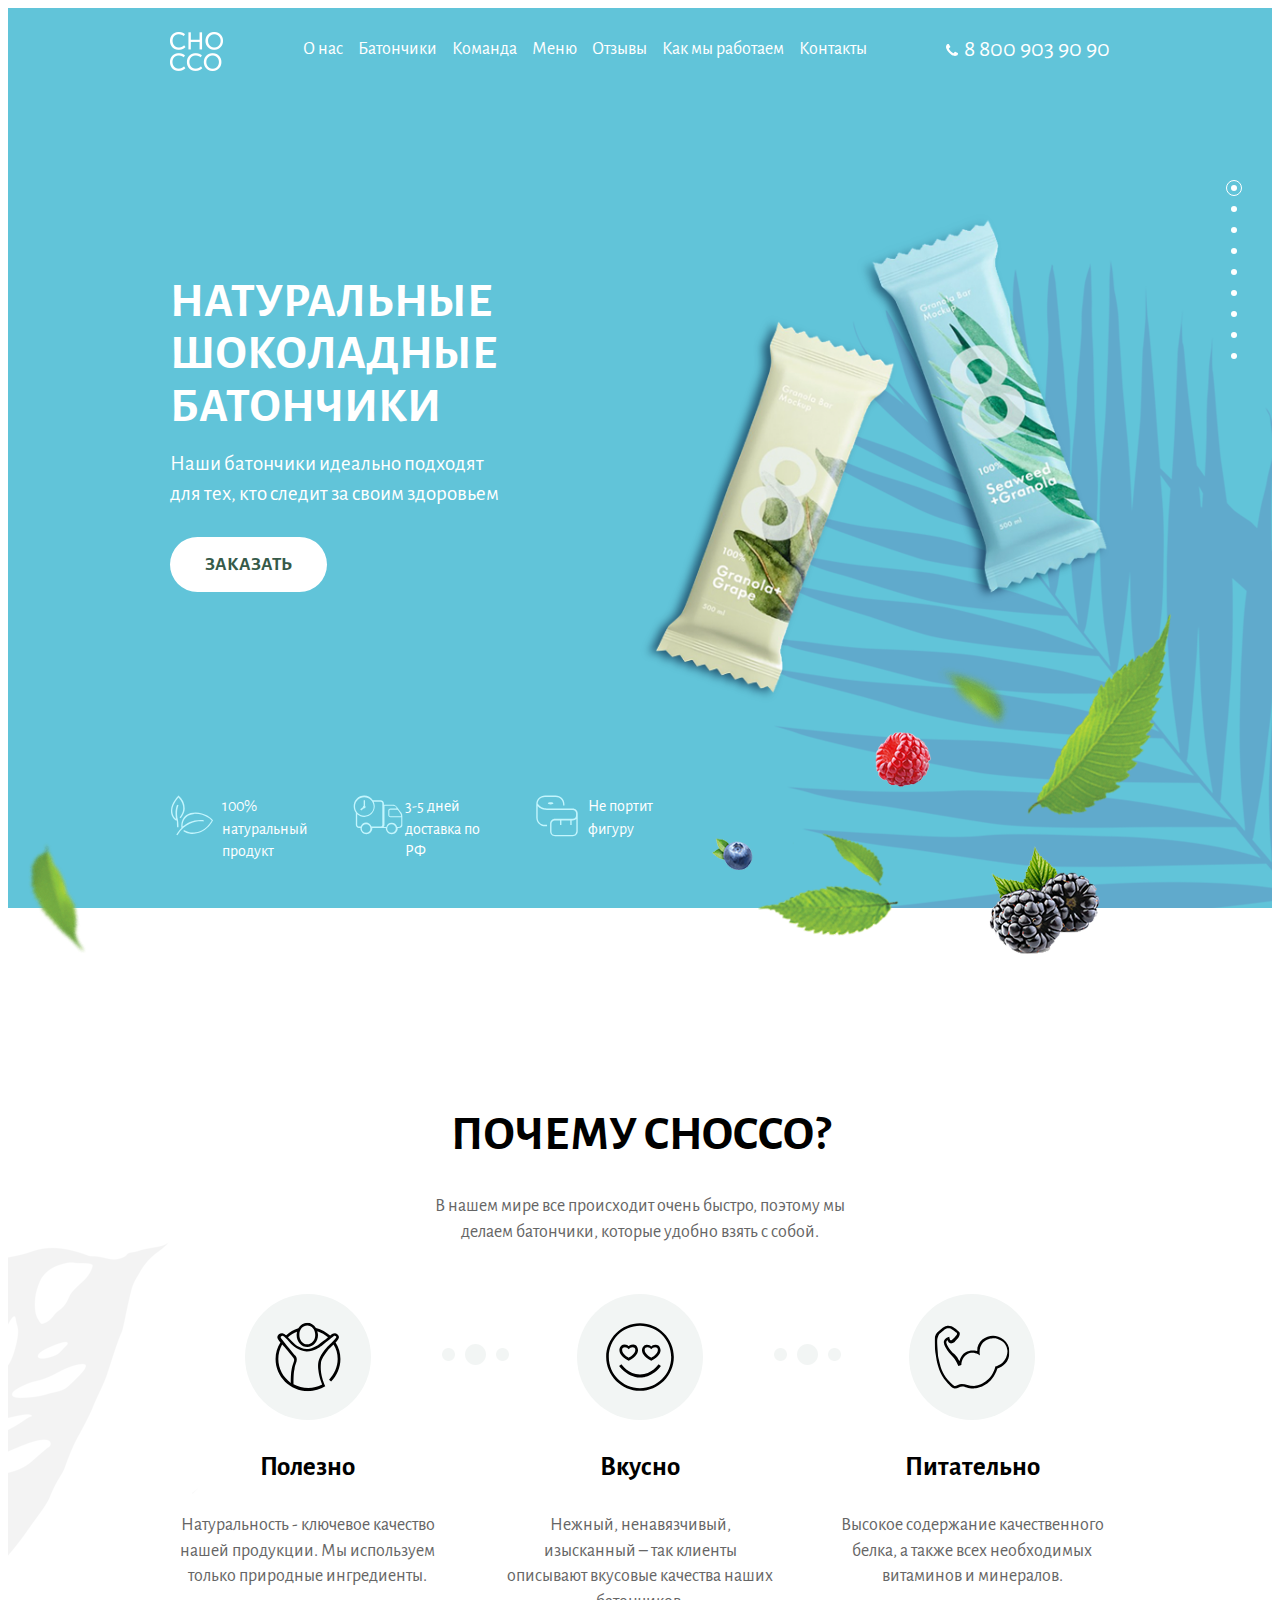
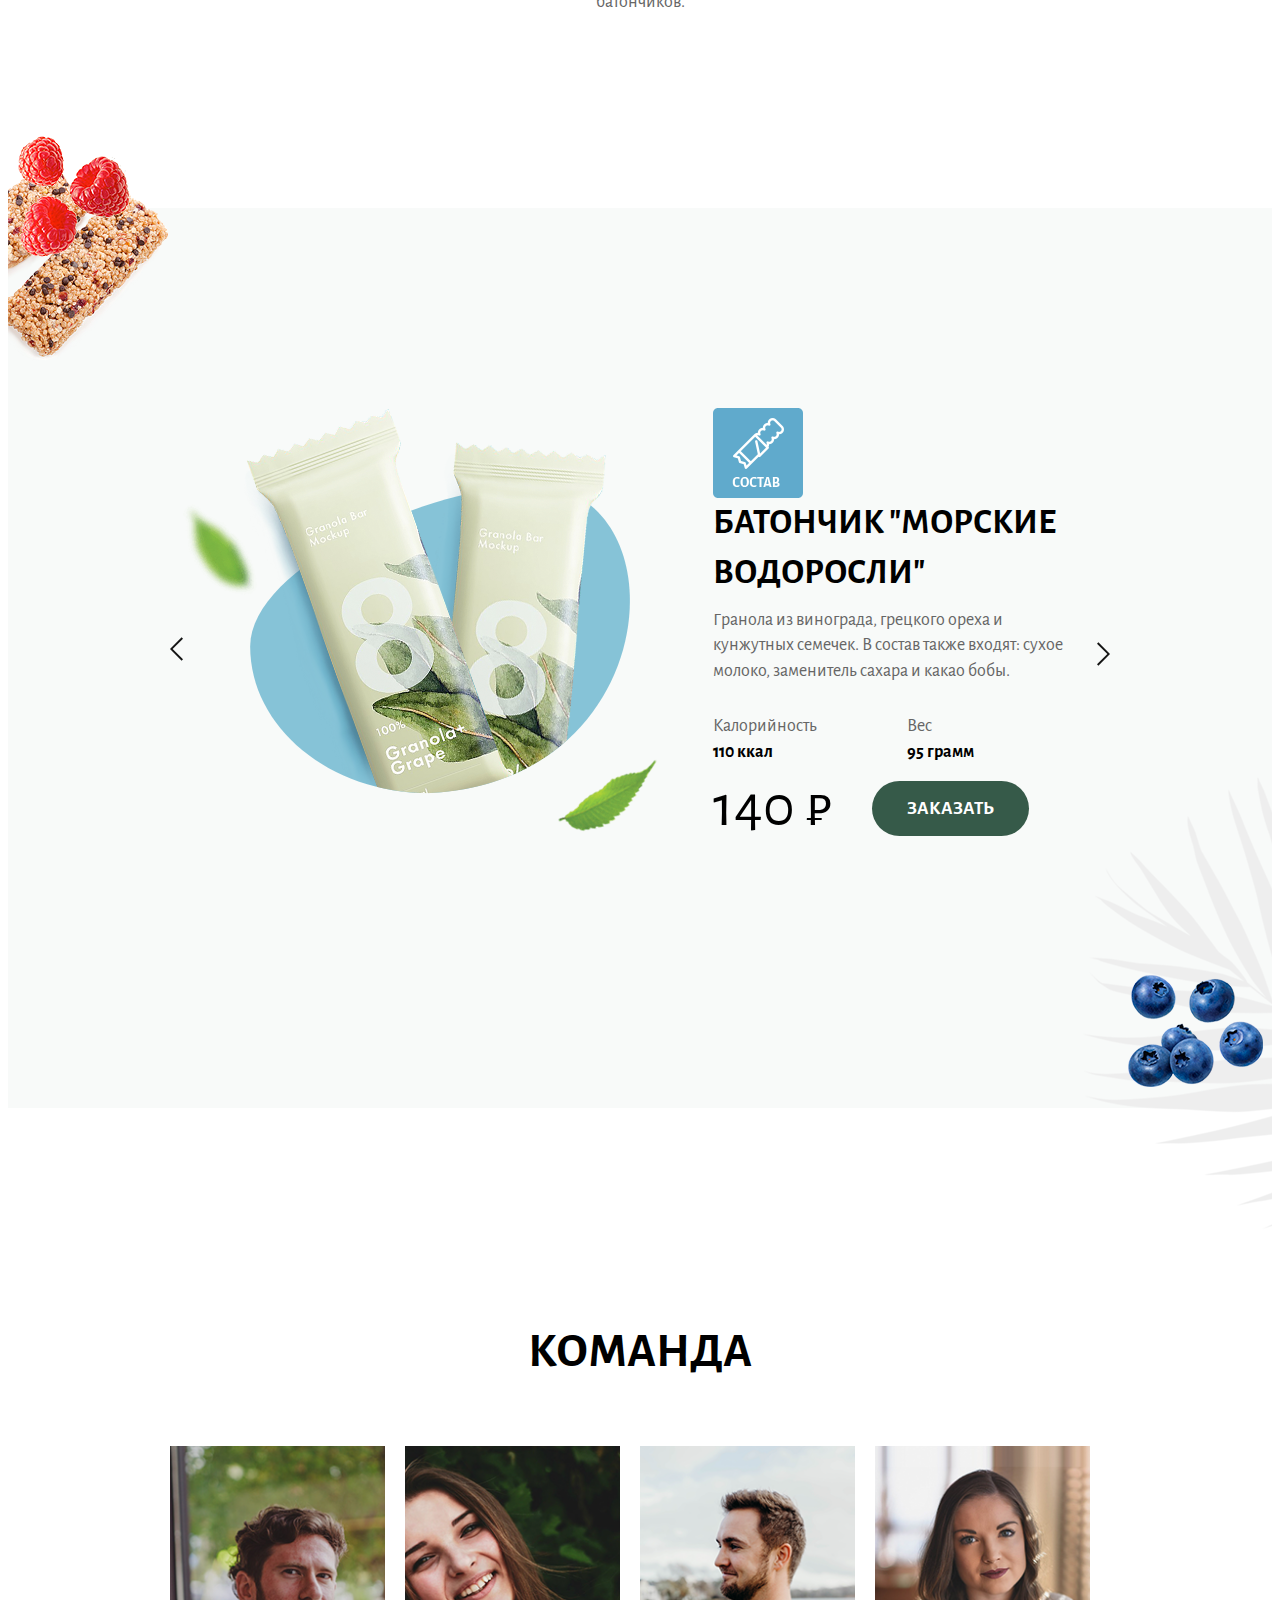
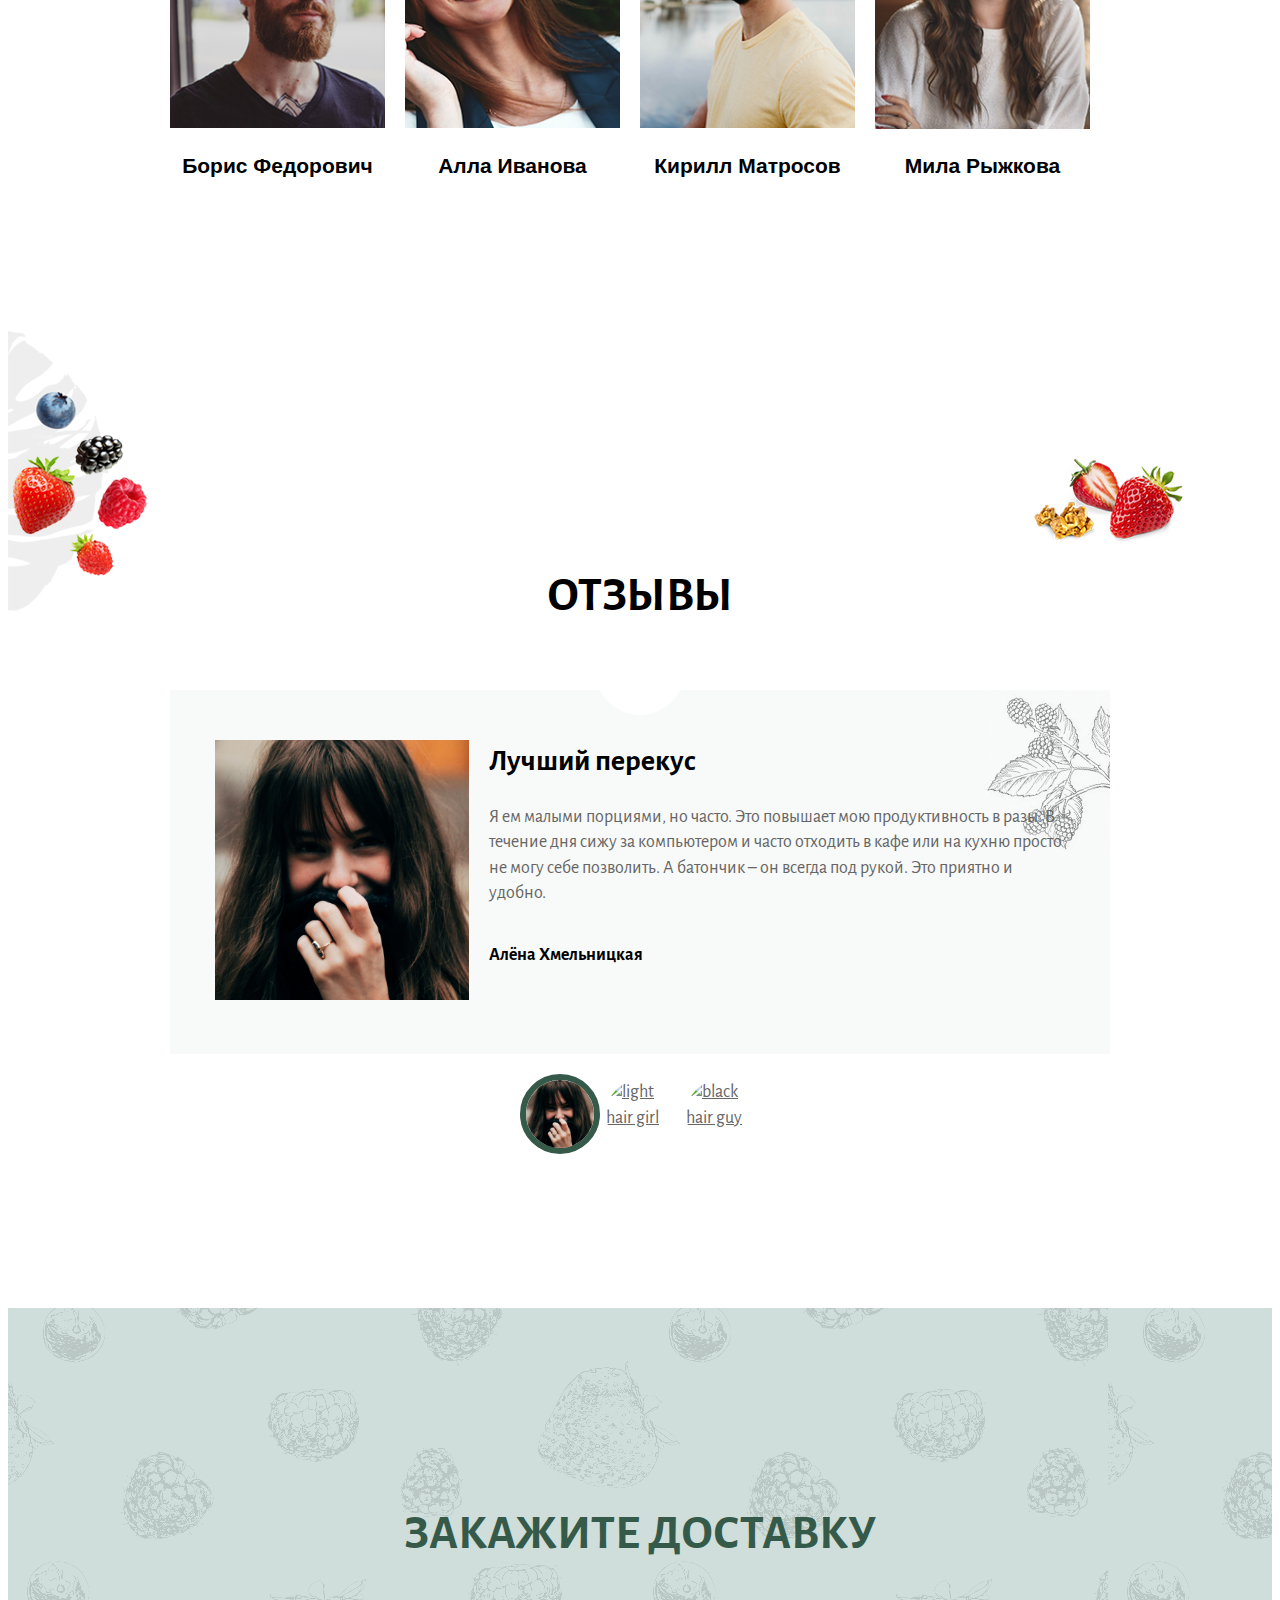
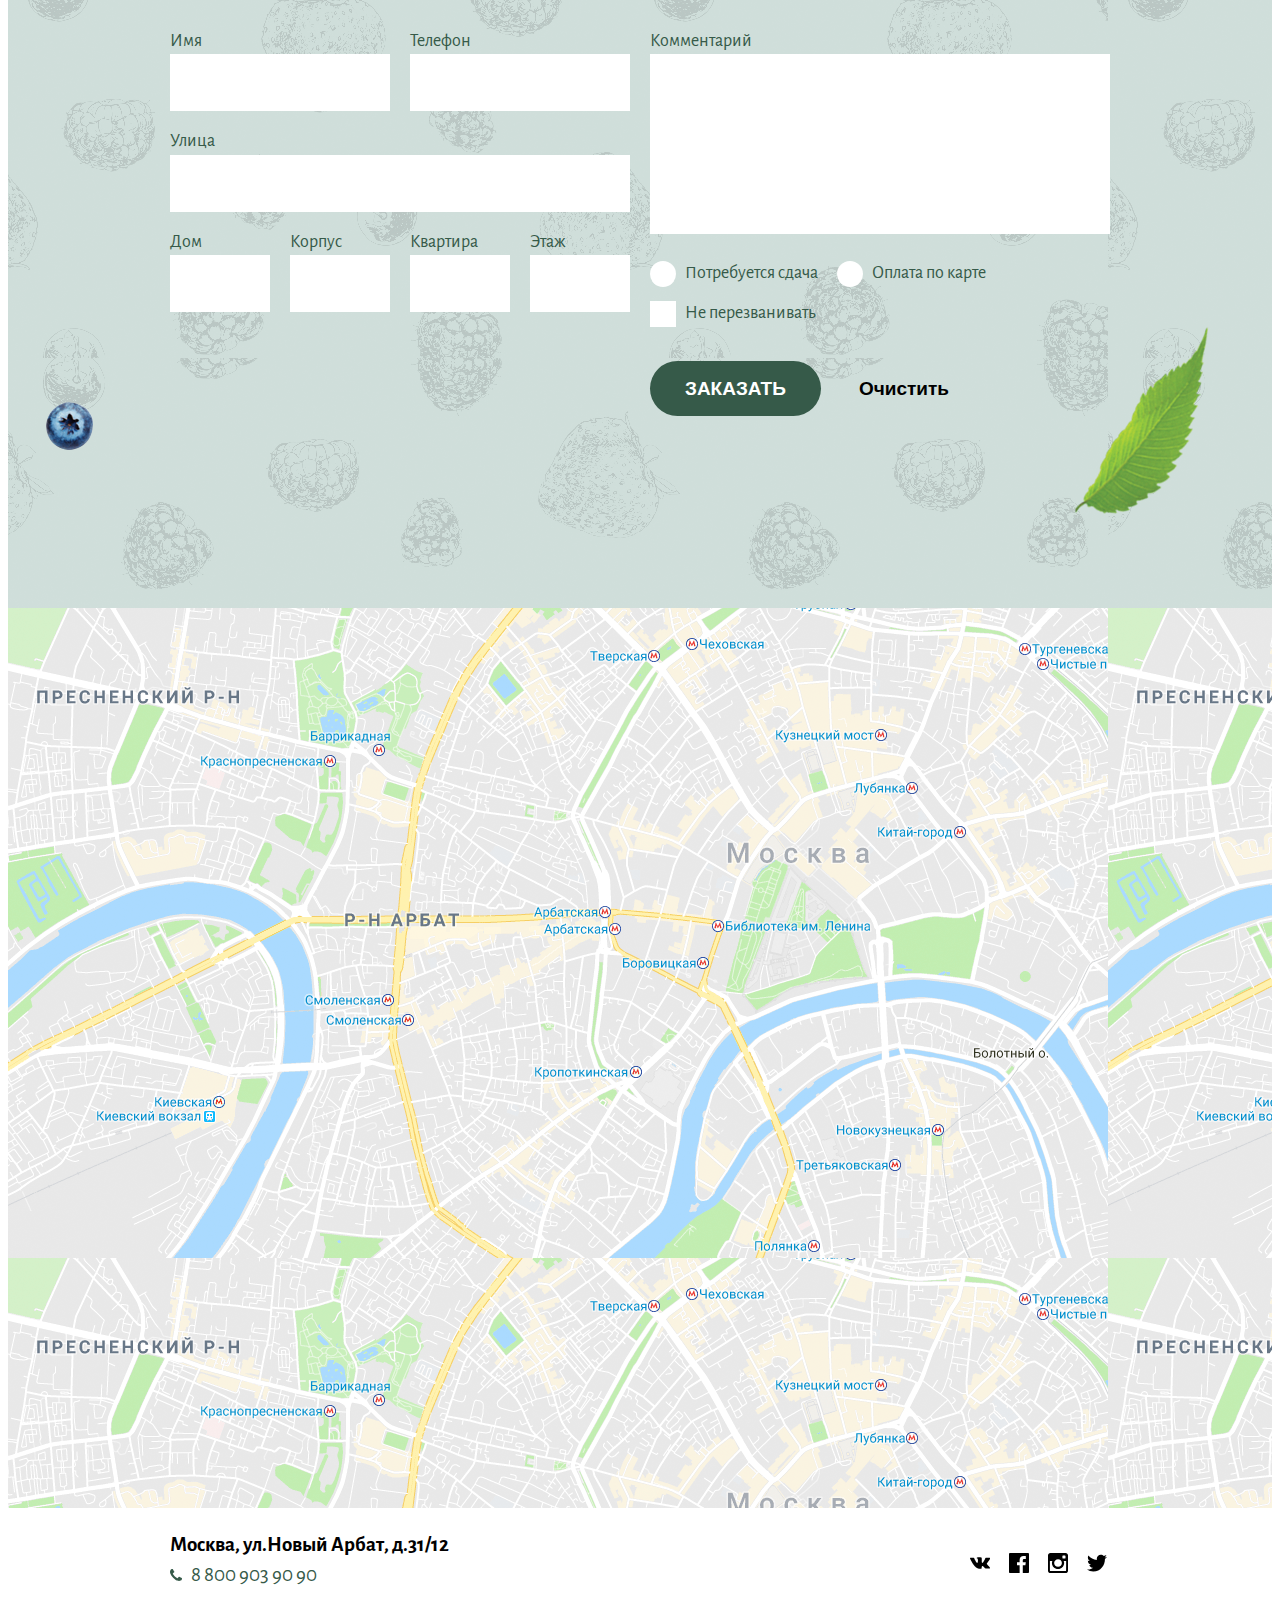
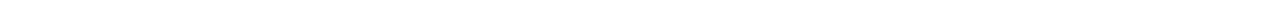
==== index.html @ 3311ee50 "polygon" ====
<!DOCTYPE html>
<html lang="ru">

<head>
    <meta charset="UTF-8">
    <meta name="viewport" content="width=device-width, initial-scale=1.0">
    <title>Chocco</title>
    <link rel="stylesheet" href="https://cdn.jsdelivr.net/gh/fancyapps/fancybox@3.5.7/dist/jquery.fancybox.min.css" />
    <link rel="stylesheet" href="./css/components/main.css">
</head>

<body>
    <div class="wrapper">
        <div class="maincontent">
            <section class="section hero">
                <div class="container hero__container">
                    <header class="header">
                        <img src="./img/icons/logo.png" alt="chocco logo" class="logo">
                        <nav class="menu">
                            <ul class="menu__list">
                                <li class="menu__item">
                                    <a href="#" class="menu__link">О нас</a></li>
                                <li class="menu__item">
                                    <a href="#" class="menu__link">Батончики</a></li>
                                <li class="menu__item">
                                    <a href="#" class="menu__link">Команда</a></li>
                                <li class="menu__item">
                                    <a href="#" class="menu__link">Меню</a></li>
                                <li class="menu__item">
                                    <a href="#" class="menu__link">Отзывы</a></li>
                                <li class="menu__item">
                                    <a href="#" class="menu__link">Как мы работаем</a></li>
                                <li class="menu__item">
                                    <a href="#" class="menu__link">Контакты</a></li>
                            </ul>
                            <button class="menu__cross">
                                <svg width="20px" height="20px" class="cross">
                                    <use xlink:href="./img/icons/sprite.svg#cross"></use>
                                </svg>
                            </button>
                        </nav>
                        <a href="tel:+78009039090" class="phone-number header__phone-number">
                            <span class="phone-number__icon">
                                <svg class="phone-number__icon-elem">
                                    <use xlink:href="./img/icons/sprite.svg#phone"></use>
                                </svg>
                            </span>
                            <span class="phone-number__text">8 800 903 90 90</span>
                        </a>
                        <a href="#" class="hamburger">
                            <span class="hamburger__plank"></span>
                            <span class="hamburger__plank"></span>
                            <span class="hamburger__plank"></span>
                        </a>
                    </header>
                    <div class="hero__title-section">
                        <h1 class="hero__main-title">Натуральные шоколадные батончики</h1>
                        <div class="hero__title-desc">Наши батончики идеально подходят для
                            тех, кто следит за своим здоровьем</div>
                        <a href="#" class="btn btn--theme--white">Заказать</a>
                    </div>
                    <div class="hero__icons-section">
                        <ul class="features">
                            <li class="features__item feature">
                                <div class="feature__icon">
                                    <svg width="44px" height="41px" class="feature__icon-elem">
                                        <use xlink:href="./img/icons/sprite.svg#leafs">
                                        </use>
                                    </svg>
                                </div>
                                <div class="feature__text">100% натуральный продукт</div>
                            </li>
                            <li class="features__item feature">
                                <div class="feature__icon">
                                    <svg width="50px" height="40px" class="feature__icon-elem">
                                        <use xlink:href="./img/icons/sprite.svg#truck"></use>
                                    </svg>
                                </div>
                                <div class="feature__text">3-5 дней доставка по РФ</div>
                            </li>
                            <li class="features__item feature">
                                <div class="feature__icon">
                                    <svg width="42px" height="42px" class="feature__icon-elem">
                                        <use xlink:href="./img/icons/sprite.svg#ribbon"></use>
                                    </svg>
                                </div>
                                <div class="feature__text">Не портит фигуру</div>
                            </li>

                        </ul>
                    </div>
                </div>
            </section>
            <section class="section benefits-section">
                <div class="container">
                    <div class="headline">
                        <h2 class="section__title headline__title">Почему chocco?</h2>
                        <div class="headline__subtitle">В нашем мире все происходит очень быстро, поэтому мы
                            делаем батончики, которые удобно взять с собой.</div>
                    </div>
                    <ul class="benefits">
                        <li class="benefits__item benefit">
                            <div class="benefit__image">
                                <div class="benefit__image-wrapper">
                                    <svg class="benefit__icon">
                                        <use xlink:href="./img/icons/sprite.svg#man"></use>
                                    </svg>
                                </div>
                            </div>
                            <div class="benefit__text">
                                <h3 class="benefit__title">Полезно</h3>
                                <div class="benefit__desc">
                                    <p>
                                        Натуральность - ключевое качество
                                        нашей продукции. Мы используем
                                        только природные ингредиенты.
                                    </p>
                                </div>
                            </div>
                        </li>
                        <li class="benefits__item benefit">
                            <div class="benefit__image">
                                <div class="benefit__image-wrapper">
                                    <svg class="benefit__icon">
                                        <use xlink:href="./img/icons/sprite.svg#face"></use>
                                    </svg>
                                </div>
                            </div>
                            <div class="benefit__text">
                                <h3 class="benefit__title">Вкусно</h3>
                                <div class="benefit__desc">
                                    <p>
                                        Нежный, ненавязчивый, изысканный –
                                        так клиенты описывают вкусовые
                                        качества наших батончиков.
                                    </p>
                                </div>
                            </div>
                        </li>
                        <li class="benefits__item benefit">
                            <div class="benefit__image">
                                <div class="benefit__image-wrapper">
                                    <svg class="benefit__icon">
                                        <use xlink:href="./img/icons/sprite.svg#arm"></use>
                                    </svg>
                                </div>
                            </div>
                            <div class="benefit__text">
                                <h3 class="benefit__title">Питательно</h3>
                                <div class="benefit__desc">
                                    <p>
                                        Высокое содержание качественного
                                        белка, а также всех необходимых
                                        витаминов и минералов.
                                    </p>
                                </div>
                            </div>
                        </li>
                    </ul>
                </div>
            </section>
            <section class="section slider">
                <div class="container section__slider">
                    <div class="button">
                        <button class="button__arrow button__left" id="left">
                            <svg width="13px" height="28px" class="button__arrow-elem button__arrow-elem-left">
                                <use xlink:href="./img/icons/sprite.svg#arrow"></use>
                            </svg>
                        </button>
                    </div>
                    <div class="display" id="items">
                        <div class="display__pic">
                            <img src="./img/icons/chocoleafs.png" alt="chocco leafs">
                        </div>
                        <div class="display__main">
                            <div class="display__food">
                                <a href="#" class="display__box">
                                    <img src="./img/icons/menu.png" alt="menu" class="display__box-img">
                                </a>
                                <ul class="food">
                                    <li class="food__item">
                                        <div class="food__box">
                                            <div class="food__icon">
                                                <svg width="35px" height="35px" class="food__icon-elem">
                                                    <use xlink:href="./img/icons/sprite.svg#grapes"></use>
                                                </svg>
                                            </div>
                                            <div class="food__text">Виноград</div>
                                        </div>
                                        <div class="food__gram">25 г</div>
                                    </li>
                                    <li class="food__item">
                                        <div class="food__box">
                                            <div class="food__icon">
                                                <svg width="35px" height="35px" class="food__icon-elem">
                                                    <use xlink:href="./img/icons/sprite.svg#nut"></use>
                                                </svg>
                                            </div>
                                            <div class="food__text">Грецкий орех</div>
                                        </div>
                                        <div class="food__gram">32 г</div>
                                    </li>
                                    <li class="food__item">
                                        <div class="food__box">
                                            <div class="food__icon">
                                                <svg width="35px" height="35px" class="food__icon-elem">
                                                    <use xlink:href="./img/icons/sprite.svg#almond"></use>
                                                </svg>
                                            </div>
                                            <div class="food__text">Кунжутное семя</div>
                                        </div>
                                        <div class="food__gram">20 г</div>
                                    </li>
                                    <li class="food__item">
                                        <div class="food__box">
                                            <div class="food__icon">
                                                <svg width="35px" height="35px" class="food__icon-elem">
                                                    <use xlink:href="./img/icons/sprite.svg#powder"></use>
                                                </svg>
                                            </div>
                                            <div class="food__text">Сухое молоко</div>
                                        </div>
                                        <div class="food__gram">10 г</div>
                                    </li>
                                    <li class="food__item">
                                        <div class="food__box">
                                            <div class="food__icon">
                                                <svg width="35px" height="35px" class="food__icon-elem">
                                                    <use xlink:href="./img/icons/sprite.svg#honey"></use>
                                                </svg>
                                            </div>
                                            <div class="food__text">Зам. сахара</div>
                                        </div>
                                        <div class="food__gram">4 г</div>
                                    </li>
                                    <li class="food__item">
                                        <div class="food__box">
                                            <div class="food__icon">
                                                <svg width="35px" height="35px" class="food__icon-elem">
                                                    <use xlink:href="./img/icons/sprite.svg#beans"></use>
                                                </svg>
                                            </div>
                                            <div class="food__text">Какао бобы</div>
                                        </div>
                                        <div class="food__gram">4 г</div>
                                    </li>
                                </ul>
                            </div>
                            <div class="display__title">Батончик "Морские водоросли"</div>
                            <div class="display__desk">
                                <div class="display__text">
                                    Гранола из винограда, грецкого ореха и кунжутных семечек. В состав также входят:
                                    сухое молоко, заменитель сахара и какао бобы.
                                </div>
                                <div class="display__details">
                                    <ul class="details">
                                        <li class="details__item">
                                            <div class="details__title">Калорийность</div>
                                            <div class="details__text">110 ккал</div>
                                        </li>
                                        <li class="details__item">
                                            <div class="details__title">Вес</div>
                                            <div class="details__text">95 грамм</div>
                                        </li>
                                    </ul>
                                </div>
                                <div class="display__price">
                                    <div class="prices">140 ₽</div>
                                    <a href="#" class="btn order btn--theme--green">Заказать</a>
                                </div>
                            </div>
                        </div>
                    </div>
                    <div class="button">
                        <button class="button__arrow button__right" id="right">
                            <svg width="13px" height="28px" class="button__arrow-elem">
                                <use xlink:href="./img/icons/sprite.svg#arrow"></use>
                            </svg>
                        </button>
                    </div>
                </div>
            </section>
            <section class="section team-section">
                <div class="container">
                    <div class="section__title">Команда</div>
                    <ul class="team team--version--desktop">
                        <li class="team__item">
                            <div class="team__member">
                                <img class="team__member-pic" src="./img/icons/boris.png" alt="team member">
                            </div>
                            <button class="team__title" type="button">Борис Федорович</button>
                            <div class="team__content">
                                <div class="team__content-block">
                                    <div class="team__occ">Главный технолог</div>
                                    <div class="team__content-text">Отвечает за вкусовые качества
                                        и калорийность.
                                    </div>
                                </div>
                            </div>
                        </li>
                        <li class="team__item">
                            <div class="team__member">
                                <img class="team__member-pic" src="./img/icons/alla.png" alt="team member">
                            </div>
                            <button class="team__title" type="button">Алла Иванова</button>
                            <div class="team__content">
                                <div class="team__content-block">
                                    <div class="team__occ">Специалист по упаковке</div>
                                    <div class="team__content-text">Автор запоминающегося стиля
                                        наших батончиков.
                                    </div>
                                </div>
                            </div>
                        </li>
                        <li class="team__item">
                            <div class="team__member">
                                <img class="team__member-pic" src="./img/icons/kirill.png" alt="team member">
                            </div>
                            <button class="team__title" type="button">Кирилл Матросов</button>
                            <div class="team__content">
                                <div class="team__content-block">
                                    <div class="team__occ">Оператор</div>
                                    <div class="team__content-text">С радостью поможет подобрать батончики и оформить
                                        заказ.
                                    </div>
                                </div>
                            </div>
                        </li>
                        <li class="team__item">
                            <div class="team__member">
                                <img class="team__member-pic" src="./img/icons/mila.png" alt="team member">
                            </div>
                            <button class="team__title" type="button">Мила Рыжкова</button>
                            <div class="team__content">
                                <div class="team__content-block">
                                    <div class="team__occ">PR,Маркетинг</div>
                                    <div class="team__content-text">По всем вопросам сотрудничества
                                        и рекламы писать только Миле.
                                    </div>
                                </div>
                            </div>
                        </li>
                    </ul>
                    <ul class="team team--version--mobile">
                        <li class="team__item">
                            <button class="team__title" type="button">Борис Федорович</button>
                            <div class="team__content">
                                <div class="team__content-block">
                                    <img class="team__member-pic" src="./img/icons/boris.png" alt="team member">
                                    <div class="team__occ">Главный технолог</div>
                                    <div class="team__content-text">Отвечает за вкусовые качества
                                        и калорийность.
                                    </div>
                                </div>
                            </div>
                        </li>
                        <li class="team__item">
                            <button class="team__title" type="button">Алла Иванова</button>
                            <div class="team__content">
                                <div class="team__content-block">
                                    <img class="team__member-pic" src="./img/icons/alla.png" alt="team member">
                                    <div class="team__occ">Специалист по упаковке</div>
                                    <div class="team__content-text">Автор запоминающегося стиля
                                        наших батончиков.
                                    </div>
                                </div>
                            </div>
                        </li>
                        </li>
                        <li class="team__item">
                            <button class="team__title" type="button">Кирилл Матросов</button>
                            <div class="team__content">
                                <div class="team__content-block">
                                    <img class="team__member-pic" src="./img/icons/kirill.png" alt="team member">
                                    <div class="team__occ">Оператор</div>
                                    <div class="team__content-text">С радостью поможет подобрать батончики и оформить
                                        заказ.
                                    </div>
                                </div>
                            </div>
                        </li>
                        <li class="team__item">
                            <button class="team__title" type="button">Мила Рыжкова</button>
                            <div class="team__content">
                                <div class="team__content-block">
                                    <img class="team__member-pic" src="./img/icons/mila.png" alt="team member">
                                    <div class="team__occ">PR,Маркетинг</div>
                                    <div class="team__content-text">По всем вопросам сотрудничества
                                        и рекламы писать только Миле.
                                    </div>
                                </div>
                            </div>
                        </li>
                    </ul>
                </div>
            </section>
            <section class="section reviews__section">
                <div class="container">
                    <h2 class="section__title">Отзывы</h2>
                    <div class="reviews">
                        <div class="reviews__display">
                            <ul class="reviews__list">
                                <li class="reviews__item active" data-linked-with="one">
                                    <div class="reviews__display-inner">
                                        <div class="reviews__avatar">
                                            <img src="./img/reviews/photo1.jpg" alt="" class="reviews__avatar-img">
                                        </div>
                                        <article class="reviews__content">
                                            <h3 class="reviews__title">Лучший перекус</h3>
                                            <div class="reviews__text">
                                                <p>
                                                    Я ем малыми порциями, но часто. Это повышает мою продуктивность в
                                                    разы. В
                                                    течение дня сижу за компьютером
                                                    и часто отходить в кафе или на кухню просто не могу себе позволить.
                                                    А
                                                    батончик – он всегда под рукой. Это приятно
                                                    и удобно.
                                                </p>
                                            </div>
                                            <div class="reviews__author">Алёна Хмельницкая</div>
                                        </article>
                                    </div>
                                </li>
                                <li class="reviews__item" data-linked-with="two">
                                    <div class="reviews__display-inner">
                                        <div class="reviews__avatar">
                                            <img src="./img/reviews/photo3.jpg" alt="" class="reviews__avatar-img">
                                        </div>
                                        <article class="reviews__content">
                                            <h3 class="reviews__title">Лучшие батончики премиум уровня</h3>
                                            <div class="reviews__text">
                                                <p>
                                                    Батончики понравились. На мой взгляд слегка завышена цена по
                                                    сравнению с конкурентами, однако, как говорится – оно того стоит.
                                                    Нравится носить с собой, нравится держать в руке. Ну и конечно же,
                                                    кушать. Идеально утоляют голод, хоть и не надолго. Через час уже ем
                                                    ещё один. Но это скорее плюс, чем минус.
                                                </p>
                                            </div>
                                            <div class="reviews__author">Мария Орлова</div>
                                        </article>
                                    </div>
                                </li>
                                <li class="reviews__item" data-linked-with="three">
                                    <div class="reviews__display-inner">
                                        <div class="reviews__avatar">
                                            <img src="./img/reviews/photo2.jpg" alt="" class="reviews__avatar-img">
                                        </div>
                                        <article class="reviews__content">
                                            <h3 class="reviews__title">Идеально подходят для спортсменов</h3>
                                            <div class="reviews__text">
                                                <p>
                                                    После тренировок всегда хочется быстро закинуться чем-то белковым,
                                                    потому что до дома ещё нужно доехать. А кушать хочется. Протеиновые
                                                    батончики всегда выручают в этом плане. Спасибо производителю за
                                                    этот качественный и экологичный продукт.
                                                </p>
                                            </div>
                                            <div class="reviews__author">Вадим Грачев</div>
                                        </article>
                                    </div>
                                </li>
                            </ul>
                        </div>
                        <ul class="reviews__switcher">
                            <li class="reviews__switcher-item active">
                                <a href="#" class="reviews__switcher-link" data-open="one">
                                    <img src="./img/reviews/photo1.jpg" alt="black hair girl"
                                        class="reviews__switcher-pic">
                                </a>
                            </li>
                            <li class="reviews__switcher-item">
                                <a href="#" class="reviews__switcher-link" data-open="two">
                                    <img src="./img/reviews/photo3.jpg" alt="light hair girl"
                                        class="reviews__switcher-pic">
                                </a>
                            </li>
                            <li class="reviews__switcher-item interactive-avatar">
                                <a href="#" class="reviews__switcher-link" data-open="three">
                                    <img src="./img/reviews/photo2.jpg" alt="black hair guy"
                                        class="reviews__switcher-pic">
                                </a>
                            </li>
                        </ul>
                    </div>
                </div>
            </section>
            <section class="section order-section section--font-color--green">
                <div class="container">
                    <h2 class="section__title">Закажите доставку</h2>
                    <form class="form" autocomplete="off">
                        <input type="hidden" name="to" value="somewhere@mail.com">
                        <div class="form__col">
                            <div class="form__row">
                                <label class="form__block">
                                    <div class="form__title">Имя</div>
                                    <input type="text" name="name" class="form__input">
                                </label>
                                <label class="form__block">
                                    <div class="form__title">Телефон</div>
                                    <input type="text" name="phone" class="form__input">
                                </label>
                            </div>
                            <div class="form__row">
                                <label class="form__block">
                                    <div class="form__title">Улица</div>
                                    <input type="text" name="street" class="form__input">
                                </label>
                            </div>
                            <div class="form__row">
                                <label class="form__block">
                                    <div class="form__title">Дом</div>
                                    <input type="text" name="home" class="form__input">
                                </label>
                                <label class="form__block">
                                    <div class="form__title">Корпус</div>
                                    <input type="text" name="part" class="form__input">
                                </label>
                                <label class="form__block">
                                    <div class="form__title">Квартира</div>
                                    <input type="text" name="apartment" class="form__input">
                                </label>
                                <label class="form__block">
                                    <div class="form__title">Этаж</div>
                                    <input type="text" name="floor" class="form__input">
                                </label>
                            </div>
                        </div>
                        <div class="form__col">
                            <div class="form__row">
                                <label class="form__block">
                                    <div class="form__title">Комментарий</div>
                                    <textarea name="comment" class="form__input form__input--textarea"></textarea>
                                </label>
                            </div>
                            <div class="form__controls">
                                <label class="radio">
                                    <input type="radio" name="option" class="radio__elem">
                                    <div class="radio__visible"></div>
                                    <div class="radio__title">Потребуется сдача</div>
                                </label>
                                <label class="radio">
                                    <input type="radio" name="option" class="radio__elem">
                                    <div class="radio__visible"></div>
                                    <div class="radio__title">Оплата по карте</div>
                                </label>
                            </div>
                            <div class="form__controls">
                                <label class="radio radio--checkbox">
                                    <input type="checkbox" class="radio__elem">
                                    <div class="radio__visible"></div>
                                    <div class="radio__title">Не перезванивать</div>
                                </label>
                            </div>
                            <div class="form__btns">
                                <input type="submit" value="Заказать" class="btn btn--theme--green">
                                <input type="reset" value="Очистить" class="btn btn--theme--transparent">
                            </div>
                        </div>
                    </form>
                </div>
            </section>
            <section class="section map-section"></section>
        </div>
        <footer class="footer">
            <div class="container footer__container">
                <address class="contacts">
                    <div class="contacts__place">Москва, ул.Новый Арбат, д.31/12</div>
                    <a href="tel:+78009039090" class="phone-number-footer">
                        <span class="contacts__icon">
                            <svg class="phone-number__icon-elem phone-number__icon-elem-green">
                                <use xlink:href="./img/icons/sprite.svg#footer"></use>
                            </svg>
                        </span>
                        <span class="contacts__text">8 800 903 90 90</span>
                    </a>
                </address>
                <ul class="socials">
                    <li class="socials__item socials__item--icon--vk">
                        <a href="" class="socials__link">
                            <svg width="20px" height="20px" class="socials__link-elem">
                                <use xlink:href="./img/icons/sprite.svg#vk"></use>
                            </svg>
                        </a>
                    </li>
                    <li class="socials__item socials__item--icon--fb">
                        <a href="" class="socials__link">
                            <svg width="20px" height="20px" class="socials__link-elem">
                                <use xlink:href="./img/icons/sprite.svg#fb"></use>
                            </svg>
                        </a>
                    </li>
                    <li class="socials__item socials__item--icon--in">
                        <a href="" class="socials__link">
                            <svg width="20px" height="20px" class="socials__link-elem">
                                <use xlink:href="./img/icons/sprite.svg#in"></use>
                            </svg>
                        </a>
                    </li>
                    <li class="socials__item socials__item--icon--tv">
                        <a href="" class="socials__link">
                            <svg width="20px" height="20px" class="socials__link-elem">
                                <use xlink:href="./img/icons/sprite.svg#tv"></use>
                            </svg>
                        </a>
                    </li>
                </ul>
            </div>
        </footer>
    </div>
    <nav class="fixed-menu">
        <ul class="fixed-menu__list">
            <li class="fixed-menu__item fixed-menu__item--active">
                <a href="" class="fixed-menu__link"></a>
            </li>
            <li class="fixed-menu__item">
                <a href="" class="fixed-menu__link"></a>
            </li>
            <li class="fixed-menu__item">
                <a href="" class="fixed-menu__link"></a>
            </li>
            <li class="fixed-menu__item">
                <a href="" class="fixed-menu__link"></a>
            </li>
            <li class="fixed-menu__item">
                <a href="" class="fixed-menu__link"></a>
            </li>
            <li class="fixed-menu__item">
                <a href="" class="fixed-menu__link"></a>
            </li>
            <li class="fixed-menu__item">
                <a href="" class="fixed-menu__link"></a>
            </li>
            <li class="fixed-menu__item">
                <a href="" class="fixed-menu__link"></a>
            </li>
            <li class="fixed-menu__item">
                <a href="" class="fixed-menu__link"></a>
            </li>
        </ul>
    </nav>
    <div id="modal" class="modal">
        <div class="modal__container">
            <div class="modal__content">Сообщение отправлено</div>
            <div class="modal__button-container">
                <a href="#" class="btn app-submit-btn btn--theme--green">Закрыть</a>
            </div>
        </div>
    </div>
    <script src="https://code.jquery.com/jquery-3.5.1.min.js"
        integrity="sha256-9/aliU8dGd2tb6OSsuzixeV4y/faTqgFtohetphbbj0=" crossorigin="anonymous"></script>
    <script src="https://cdn.jsdelivr.net/gh/fancyapps/fancybox@3.5.7/dist/jquery.fancybox.min.js"></script>
    <script src="./js/chocco.js"></script>
    <script src="./js/team.js"></script>
    <script src="./js/tabs.js"></script>
    <script src="./js/modal.js"></script>
    <script src="./js/slider2.js"></script>
</body>

</html>
---- css/components/main.css ----
@import url("https://cdnjs.cloudflare.com/ajax/libs/normalize/8.0.1/normalize.css");
@import url("https://fonts.googleapis.com/css2?family=Alegreya+Sans:wght@300;400;500;700;800&family=Open+Sans&display=swap");
html {
  font-size: 18px;
}
@media screen and (max-width: 768px) {
  html {
    font-size: 17px;
  }
}
@media screen and (max-width: 480px) {
  html {
    font-size: 16px;
  }
}

html,
body {
  height: 100%;
}

body {
  font-family: Alegreya Sans, Open Sans, Arial, Helvetica, sans-serif;
  line-height: 1.42;
  -webkit-font-smoothing: antialiased;
  -moz-osx-font-smoothing: grayscale;
  position: relative;
  color: #666666;
}

.wrapper {
  position: relative;
  width: 100%;
  min-height: 100%;
  overflow: hidden;
}

.container {
  width: 95%;
  max-width: 940px;
  margin: 0 auto;
  position: relative;
}

h1,
h2,
h3,
h4,
h5,
h6 {
  margin-top: 0;
  font-weight: normal;
}

table {
  border-collapse: collapse;
}

ul {
  padding: 0;
  margin: 0;
}
ul li {
  list-style: none;
}

p {
  padding: 0;
  margin: 0;
}

footer {
  position: relative;
  width: 100;
}

* {
  box-sizing: border-box;
}

a {
  color: inherit;
}

img {
  display: block;
  max-width: 100%;
}

button {
  border: none;
  cursor: pointer;
  background: transparent;
  padding: 0;
}

.phone-number__icon-elem {
  fill: white;
}

.feature__icon-elem {
  fill: #c3f5fd;
}

.benefit__icon {
  fill: black;
}

.phone-number__icon-elem-green {
  fill: #365a49;
}

.socials__link-elem {
  fill: black;
}

.menu__cross {
  fill: #c2c3c4;
}

.button__arrow-elem {
  fill: #151515;
}

.button__arrow-elem-left {
  transform: scale(-1, 1);
}

.hero {
  background: url("../../img/icons/big-leaf.png") right bottom no-repeat;
  background-color: #61c4d9;
  color: #fff;
  position: relative;
}
@media screen and (max-width: 768px) {
  .hero {
    background-position: right bottom 88%;
  }
}
@media screen and (max-width: 768px) {
  .hero:before, .hero::after {
    display: none;
  }
}
.hero::before {
  position: absolute;
  bottom: -3.0555555556rem;
  left: 1.1111111111rem;
  content: url(../../img/icons/leaf1.png);
}
.hero::after {
  content: url(../../img/icons/berry-leafs.png);
  position: absolute;
  bottom: -3.0555555556rem;
  right: 5.5555555556rem;
}

.hero__title-section {
  width: 46%;
}
@media screen and (max-width: 768px) {
  .hero__title-section {
    width: 100%;
    display: flex;
    flex: 1;
    flex-direction: column;
    justify-content: center;
    align-items: center;
    text-align: center;
  }
  .hero__title-section::before {
    content: "";
    width: 17.5555555556rem;
    height: 18.3333333333rem;
    margin-bottom: 0.8888888889rem;
    background: url("../../img/icons/chocoberry.png") center center/contain no-repeat;
  }
}

@media screen and (max-width: 768px) {
  .hero__icons-section {
    display: none;
  }
}

.hero__container {
  display: flex;
  flex-direction: column;
  justify-content: space-between;
  height: 100%;
  padding: 1.3333333333rem 0 2.5rem;
  background: url("../../img/icons/choco.png") right center/50% auto no-repeat;
}
@media screen and (max-width: 768px) {
  .hero__container {
    background: none;
  }
}

.hero__main-title {
  font-size: 2.6666666667rem;
  line-height: 1.1;
  font-weight: bold;
  margin-bottom: 0.8333333333rem;
  text-transform: uppercase;
}

.hero__title-desc {
  font-size: 1.1666666667rem;
  margin-bottom: 1.5555555556rem;
  padding-right: 5.5555555556rem;
}
@media screen and (max-width: 768px) {
  .hero__title-desc {
    padding: 0% 25%;
  }
}
@media screen and (max-width: 480px) {
  .hero__title-desc {
    padding: 0 16%;
  }
}

.header {
  display: flex;
  align-items: flex-start;
  justify-content: space-between;
}
@media screen and (max-width: 768px) {
  .header .phone-number,
.header .header__phone-number {
    display: none;
  }
}

.phone-number {
  font-size: 1.3333333333rem;
  text-decoration: none;
  display: flex;
  align-items: center;
}

.phone-number__icon {
  flex-shrink: 0;
}

.phone-number__text {
  white-space: nowrap;
}

.phone-number__icon-elem {
  width: 0.6666666667rem;
  height: 0.6666666667rem;
  margin-right: 0.3333333333rem;
}

.features {
  display: flex;
}

.features__item {
  margin-right: 2.5555555556rem;
}
.features__item:last-child {
  margin-right: 0rem;
}

.feature {
  display: flex;
}

.feature__icon {
  width: 2.5rem;
  margin-right: 0.3888888889rem;
}

.feature__text {
  font-size: 0.8888888889rem;
  max-width: 4.7222222222rem;
}

.btn {
  font-size: 1.0555555556rem;
  font-weight: bold;
  padding: 1rem 1.9444444444rem;
  text-transform: uppercase;
  border-radius: 5.5555555556rem;
  line-height: 1;
  text-decoration: none;
  display: inline-block;
  border: none;
}
.btn--theme--white {
  background: #fff;
  color: #365a49;
}
.btn--theme--white:hover {
  color: #fff;
  background: #365a49;
}
.btn--theme--green {
  color: white;
  background: #365a49;
}
.btn--theme--green:hover {
  color: #365a49;
  background: white;
}
.btn--theme--transparent {
  background: transparent;
  color: black;
  text-transform: none;
}
.btn--theme--transparent:hover {
  color: #365a49;
}

.section {
  height: 100vh;
  min-height: 36.1111111111rem;
  display: flex;
  flex-direction: column;
  justify-content: center;
}
.section--font-color--green {
  color: #365a49;
}
.section--font-color--green .section__title {
  color: inherit;
}

.section__title {
  font-size: 2.6666666667rem;
  font-weight: bold;
  margin-bottom: 3.3333333333rem;
  text-transform: uppercase;
  text-align: center;
  color: #000;
}

.section__slider {
  display: flex;
  align-items: center;
  position: relative;
}

.headline {
  text-align: center;
}

.headline__title {
  margin-bottom: 1.3888888889rem;
}
@media screen and (max-width: 480px) {
  .headline__title {
    margin-bottom: 0.0555555556rem;
  }
}

.headline__subtitle {
  padding: 0rem 26% 2.7222222222rem;
}
@media screen and (max-width: 480px) {
  .headline__subtitle {
    padding: 0 5% 5%;
  }
}

.benefits {
  display: flex;
}
@media screen and (max-width: 480px) {
  .benefits {
    flex-direction: column;
  }
}

.benefits__item {
  flex: 1;
  padding: 0rem 3%;
  position: relative;
}
@media screen and (max-width: 480px) {
  .benefits__item {
    padding: 0;
    margin-bottom: 1.0555555556rem;
  }
}
.benefits__item::before {
  content: url("../../img/icons/separator.png");
  position: absolute;
  top: 2.7777777778rem;
  transform: translateX(200%);
}
@media screen and (max-width: 768px) {
  .benefits__item::before {
    transform: translateX(150%);
    display: none;
  }
}
@media screen and (max-width: 480px) {
  .benefits__item::before {
    display: none;
  }
}
.benefits__item:first-child {
  padding-left: 0rem;
}
.benefits__item:last-child {
  padding-right: 0rem;
}
.benefits__item:last-child::before {
  display: none;
}

.benefit {
  text-align: center;
}
@media screen and (max-width: 480px) {
  .benefit {
    display: flex;
    text-align: left;
  }
}

.benefit__image-wrapper {
  display: inline-block;
  width: 7rem;
  height: 7rem;
  position: relative;
  background: #f2f5f4;
  border-radius: 50%;
  overflow: hidden;
}

.benefit__icon {
  width: 4.1666666667rem;
  height: 3.8333333333rem;
  position: absolute;
  top: 50%;
  left: 50%;
  transform: translate(-50%, -50%);
}

.benefit__title {
  font-size: 1.5rem;
  font-weight: bold;
  color: #000;
}

.benefit__image {
  margin-bottom: 1.0555555556rem;
}
@media screen and (max-width: 480px) {
  .benefit__image {
    margin-bottom: 0;
    margin-right: 1.1111111111rem;
  }
}

.benefits-section {
  position: relative;
  background: url("../../img/icons/grey-leaf.png") left top 57% no-repeat;
}
@media screen and (max-width: 768px) {
  .benefits-section {
    background-position: left top 10%;
  }
}
@media screen and (max-width: 480px) {
  .benefits-section {
    background: none;
  }
}
.benefits-section::before {
  content: url("../../img/icons/waffles.png");
  position: absolute;
  left: 0rem;
  bottom: -18%;
}
@media screen and (max-width: 480px) {
  .benefits-section::before {
    display: none;
  }
}

.display {
  display: flex;
  justify-content: space-between;
  margin: 3.7222222222rem 0 6.8888888889rem;
  position: relative;
  right: 0;
}
@media screen and (max-width: 768px) {
  .display {
    flex-direction: column;
    align-items: center;
  }
}

.display__pic {
  width: 26.3333333333rem;
  height: 23.5555555556rem;
}
@media screen and (max-width: 768px) {
  .display__pic {
    width: 20.5555555556rem;
    height: 18.7222222222rem;
  }
}

.display__food {
  position: relative;
}
@media screen and (max-width: 768px) {
  .display__food {
    display: none;
  }
}

.display__main {
  display: flex;
  flex-direction: column;
  justify-content: space-between;
  width: 40%;
}
@media screen and (max-width: 768px) {
  .display__main {
    width: 100%;
    text-align: center;
  }
}

.display__title {
  font-size: 1.9444444444rem;
  text-transform: uppercase;
  font-weight: bold;
  color: #000000;
  margin-bottom: 0.5555555556rem;
}
@media screen and (max-width: 768px) {
  .display__title {
    font-size: 1.6666666667rem;
  }
}
@media screen and (max-width: 480px) {
  .display__title {
    padding: 0 20%;
  }
}

.display__text {
  font-size: 1rem;
  color: #666666;
  margin-bottom: 1.6666666667rem;
}
@media screen and (max-width: 768px) {
  .display__text {
    padding: 0 15%;
  }
}

.display__box {
  cursor: pointer;
}

.display__box-img:hover {
  opacity: 0.5;
}

.display__price {
  display: flex;
  align-items: center;
  justify-content: flex-start;
}
@media screen and (max-width: 768px) {
  .display__price {
    justify-content: center;
  }
}

.details {
  display: flex;
}
@media screen and (max-width: 768px) {
  .details {
    justify-content: center;
    align-items: center;
  }
}

.details__text {
  font-weight: bold;
  color: #000;
  font-size: 1rem;
}

.details__item {
  margin-right: 5rem;
}
.details__item:last-child {
  margin-right: 0;
}
@media screen and (max-width: 768px) {
  .details__item:last-child {
    margin-right: 3.8888888889rem;
  }
}
@media screen and (max-width: 480px) {
  .details__item:last-child {
    margin-right: 0.5555555556rem;
  }
}

.prices {
  font-size: 3.3333333333rem;
  color: #000;
  margin-right: 40px;
}

.food {
  display: none;
  flex-direction: column;
  position: absolute;
  background: white;
  opacity: 0.9;
  padding: 0.7222222222rem 0.8333333333rem;
  top: 0;
  right: 0;
  left: 26%;
}

.food__box {
  display: flex;
}

.food__opened {
  display: flex;
}

.food__item {
  display: flex;
  justify-content: space-between;
}

.food__text {
  font-size: 0.8888888889rem;
  font-weight: bold;
  color: #000;
}

.food__gram {
  font-size: 0.8888888889rem;
  font-weight: bold;
  color: #000;
}

.food__icon {
  margin-right: 0.8333333333rem;
}

.slider {
  background-color: #f8faf9;
}

.button__arrow {
  border: none;
  background-color: #f8faf9;
}
.button__arrow:focus {
  outline: none;
}

.button__left {
  margin-bottom: 0.8333333333rem;
}
@media screen and (max-width: 768px) {
  .button__left {
    left: 18%;
    top: 28%;
    position: absolute;
  }
}
@media screen and (max-width: 480px) {
  .button__left {
    position: absolute;
    left: 2%;
    top: 28%;
  }
}

.button__right {
  margin-left: 1.6666666667rem;
}
@media screen and (max-width: 768px) {
  .button__right {
    right: 17%;
    top: 28%;
    position: absolute;
  }
}
@media screen and (max-width: 480px) {
  .button__right {
    position: absolute;
    right: 0;
    top: 28%;
  }
}

.team {
  display: flex;
  justify-content: space-between;
}
@media screen and (max-width: 768px) {
  .team {
    padding: 0 10%;
    flex-direction: column;
    align-items: center;
  }
}

.team-section::before {
  content: url("../../img/icons/leafberryslider.png");
  left: 85%;
  top: 37%;
  position: absolute;
}

.team__item {
  flex: 1;
  text-align: center;
  margin-right: 1.1111111111rem;
  position: relative;
  max-width: 14.4444444444rem;
}
@media screen and (max-width: 768px) {
  .team__item {
    flex: initial;
    margin-right: 0;
  }
}

.team__member {
  height: 16rem;
  margin-bottom: 1.1111111111rem;
}

.team__title {
  color: #000;
  display: inline-flex;
  align-items: center;
  justify-content: center;
  font-size: 1.1666666667rem;
  font-weight: bold;
  margin-bottom: 1.1111111111rem;
}
.team__title:after {
  content: url("../../img/icons/polygon.png");
  right: -1%;
  top: 5%;
  position: relative;
}

.team--version--desktop .team__content {
  position: absolute;
  top: 100%;
}

.team__content {
  overflow: hidden;
  height: 0;
  transition: height 0.3s;
}

.team--version--mobile {
  display: none;
}
@media screen and (max-width: 768px) {
  .team--version--mobile {
    display: flex;
  }
}

.team--version--mobile .team__item {
  margin-bottom: 0.5555555556rem;
}

.team__content-text {
  font-weight: 300;
  color: #666666;
  font-size: 0.8333333333rem;
}

.team__occ {
  color: #2a2323;
  font-size: 1rem;
  font-weight: 500;
}

.team__content-block {
  padding-bottom: 0.2777777778rem;
}

@media screen and (max-width: 768px) {
  .team--version--desktop {
    display: none;
  }
}

.reviews__section::before {
  content: url("../../img/icons/berryleaf.png");
  position: absolute;
  top: 55%;
  left: 0;
}
@media screen and (max-width: 768px) {
  .reviews__section::before {
    top: 56%;
    left: 0;
  }
}
.reviews__section::after {
  content: url("../../img/icons/strawberry.png");
  position: absolute;
  right: 7%;
  top: 57%;
}
@media screen and (max-width: 768px) {
  .reviews__section::after {
    top: 54%;
    right: 0;
  }
}
@media screen and (max-width: 480px) {
  .reviews__section::after {
    top: 52%;
    right: 0;
  }
}

.reviews__display {
  background: #f8faf9 url(../../img/icons/drown-berries.png) right top no-repeat;
  padding: 2.7777777778rem 2.5rem 1.8888888889rem;
  margin-bottom: 1.1111111111rem;
  overflow: hidden;
  position: relative;
}
.reviews__display::before {
  content: "";
  display: block;
  width: 5rem;
  height: 5rem;
  background: white;
  border-radius: 50%;
  position: absolute;
  left: 50%;
  transform: translateX(-50%);
  top: -3.6111111111rem;
}

.reviews__list {
  position: relative;
  min-height: 15.5555555556rem;
}

.reviews__item {
  position: absolute;
  top: 0;
  right: 0;
  left: 0;
  bottom: 0;
  pointer-events: none;
  transition: 0.3s;
  opacity: 0;
}

.reviews__item.active {
  position: static;
  opacity: 1;
  pointer-events: unset;
}

.reviews__display-inner {
  display: flex;
}
@media screen and (max-width: 768px) {
  .reviews__display-inner {
    flex-direction: column;
    text-align: center;
    align-items: center;
  }
}

.reviews__avatar {
  width: 14.1111111111rem;
  height: 14.4444444444rem;
}
@media screen and (max-width: 768px) {
  .reviews__avatar {
    width: 7.2222222222rem;
    height: 7.3333333333rem;
  }
}

.reviews__avatar-img {
  object-fit: cover;
  width: 100%;
  height: 100%;
}

.reviews__content {
  flex: 1;
  margin-left: 1.1111111111rem;
}

.reviews__title {
  font-size: 1.6666666667rem;
  font-weight: bold;
  margin-bottom: 1.2222222222rem;
  color: #000;
}

.reviews__text {
  margin-bottom: 2rem;
}

.reviews__author {
  font-size: 1rem;
  font-weight: bold;
  color: #000;
}

.reviews__switcher {
  display: flex;
  justify-content: center;
}

.reviews__switcher-pic {
  width: 100%;
  height: 100%;
  display: block;
  object-fit: cover;
}

.reviews__switcher-link {
  display: block;
  position: absolute;
  top: 0;
  left: 0;
  width: 100%;
  height: 100%;
}

.reviews__switcher-item {
  width: 4.4444444444rem;
  height: 4.4444444444rem;
  border-radius: 50%;
  overflow: hidden;
  border: 0.3333333333rem solid transparent;
  position: relative;
  cursor: pointer;
}

.reviews__switcher-item:hover {
  border-color: #0f5a47;
}

.reviews__switcher-item.active {
  border-color: #365a49;
}

.interactive-avatar {
  width: 4.4444444444rem;
  height: 4.4444444444rem;
  border: 0.3333333333rem solid transparent;
  border-radius: 50%;
  overflow: hidden;
  position: relative;
}
.interactive-avatar--active {
  border-color: #0f5a47;
}

.interactive-avatar__link {
  position: absolute;
  top: 0;
  right: 0;
  left: 0;
  bottom: 0;
  display: block;
}

.interactive-avatar__img {
  display: block;
  width: 100%;
  height: 100%;
  object-fit: cover;
}

.order-section {
  background: url(../../img/icons/pattern.png);
}
@media screen and (max-width: 480px) {
  .order-section:before, .order-section::after {
    display: none;
  }
}
@media screen and (max-width: 768px) {
  .order-section:before, .order-section::after {
    display: none;
  }
}
.order-section::before {
  content: url("../../img/icons/blueberry.png");
  position: absolute;
  bottom: 18%;
  left: 3%;
}
@media screen and (max-width: 768px) {
  .order-section::before {
    bottom: 24%;
  }
}
.order-section::after {
  content: url("../../img/icons/leaf8.png");
  position: absolute;
  right: 5%;
  bottom: 17%;
}
@media screen and (max-width: 768px) {
  .order-section::after {
    bottom: 24%;
  }
}

.form {
  display: flex;
}
@media screen and (max-width: 768px) {
  .form {
    flex-direction: column;
    padding: 0 19%;
  }
}
@media screen and (max-width: 480px) {
  .form {
    padding: 0;
  }
}

.form__col {
  flex: 1;
  margin-right: 1.1111111111rem;
}
.form__col:last-child {
  margin-right: 0rem;
}
@media screen and (max-width: 768px) {
  .form__col {
    margin-right: 0;
  }
}

.form__row {
  display: flex;
  margin-bottom: 1rem;
}

.form__block {
  flex: 1;
  margin-right: 1.1111111111rem;
}
.form__block:last-child {
  margin-right: 0rem;
}

.form__input {
  width: 100%;
  border: solid 0.1666666667rem transparent;
  padding: 1rem 0.6111111111rem;
}
@media screen and (max-width: 768px) {
  .form__input {
    padding: 0.2777777778rem 0.0555555556rem;
  }
}
.form__input--textarea {
  height: 10rem;
  resize: none;
}
@media screen and (max-width: 768px) {
  .form__input--textarea {
    height: 5.5555555556rem;
  }
}
.form__input:focus {
  border-color: #dee2bd;
  outline: none;
}

.form__input .input-error {
  border-color: hotpink;
}

.form__controls {
  display: flex;
  flex-wrap: wrap;
  margin-top: 0.7777777778rem;
}
@media screen and (max-width: 480px) {
  .form__controls {
    justify-content: center;
  }
}

.form__btns {
  margin-top: 1.8888888889rem;
}
@media screen and (max-width: 768px) {
  .form__btns {
    display: flex;
    justify-content: center;
  }
}

.radio {
  display: flex;
  cursor: pointer;
  -webkit-user-select: none;
          user-select: none;
  margin-right: 1.0555555556rem;
}
@media screen and (max-width: 480px) {
  .radio {
    margin-bottom: 0.5555555556rem;
  }
}
.radio--checkbox .radio__visible {
  border-radius: 0rem;
}
.radio--checkbox .radio__visible::before {
  background: url("../../img/icons/checkmark.svg") center center no-repeat;
}

.radio__elem {
  display: none;
}
.radio__elem:checked ~ .radio__visible::before {
  display: block;
}

.radio__visible {
  width: 1.4444444444rem;
  height: 1.4444444444rem;
  position: relative;
  border-radius: 50%;
  background: white;
  margin-right: 0.5rem;
}
.radio__visible::before {
  content: "";
  width: 0.7777777778rem;
  height: 0.7777777778rem;
  background: #365a49;
  border-radius: 50%;
  position: absolute;
  display: none;
  top: 50%;
  left: 50%;
  transform: translate(-50%, -50%);
}

.fixed-menu {
  position: fixed;
  top: 20%;
  right: 3%;
  z-index: 100;
}
@media screen and (max-width: 768px) {
  .fixed-menu {
    display: none;
  }
}
@media screen and (max-width: 480px) {
  .fixed-menu {
    display: none;
  }
}

.fixed-menu__item {
  margin-bottom: 0.2777777778rem;
}
.fixed-menu__item--active .fixed-menu__link {
  border-color: white;
}

.fixed-menu__link {
  width: 0.8888888889rem;
  height: 0.8888888889rem;
  border-radius: 50%;
  border: 0.0555555556rem solid transparent;
  display: block;
  position: relative;
}
.fixed-menu__link::before {
  content: "";
  display: block;
  width: 0.3333333333rem;
  height: 0.3333333333rem;
  border-radius: 50%;
  background: white;
  position: absolute;
  top: 50%;
  left: 50%;
  transform: translate(-50%, -50%);
}

.menu {
  margin: 0 30px;
  padding-top: 5px;
}
@media screen and (max-width: 768px) {
  .menu {
    display: none;
    position: fixed;
    z-index: 999;
    top: 0;
    right: 0;
    left: 0;
    bottom: 0;
    background-color: #343639;
    margin: 0;
    justify-content: center;
  }
}
@media screen and (max-width: 480px) {
  .menu {
    display: none;
  }
}

.menu__list {
  display: flex;
  align-items: center;
  flex-wrap: wrap;
  justify-content: center;
}
@media screen and (max-width: 768px) {
  .menu__list {
    flex-direction: column;
    align-items: center;
    font-size: 2rem;
    cursor: pointer;
  }
}
@media screen and (max-width: 480px) {
  .menu__list {
    position: fixed;
    top: 0;
    right: 0;
    left: 0;
    bottom: 0;
    background-color: #343639;
    display: flex;
    flex-direction: column;
    align-items: center;
    font-size: 2rem;
    cursor: pointer;
  }
}

.menu__opened {
  display: flex;
}

.menu__cross {
  display: none;
}
@media screen and (max-width: 768px) {
  .menu__cross {
    position: absolute;
    right: 3%;
    top: 2%;
    cursor: pointer;
    background-color: #343639;
    display: flex;
    border: none;
  }
}
@media screen and (max-width: 480px) {
  .menu__cross {
    position: absolute;
    right: 3%;
    top: 2%;
    cursor: pointer;
    background-color: #343639;
    display: flex;
  }
}

.menu__item {
  margin-right: 0.8333333333rem;
  margin-bottom: 0.5555555556rem;
}
.menu__item:last-child {
  margin-right: 0rem;
}

.menu__link {
  text-decoration: none;
  white-space: nowrap;
}

.hamburger {
  width: 24px;
  height: 20px;
  flex-direction: column;
  justify-content: space-between;
  display: none;
}
@media screen and (max-width: 768px) {
  .hamburger {
    display: inline-flex;
    cursor: pointer;
  }
}

.hamburger__plank {
  display: block;
  background: white;
  height: 4px;
  border-radius: 10px;
}

.map-section {
  background: url(../../img/icons/map.png);
}

.footer {
  bottom: 0;
  left: 0;
  right: 0;
  padding: 1.2222222222rem 0;
  background: white;
}

.footer__container {
  display: flex;
  justify-content: space-between;
  align-items: center;
}
@media screen and (max-width: 480px) {
  .footer__container {
    flex-direction: column;
  }
}

.contacts {
  flex-direction: column;
  align-items: center;
}
@media screen and (max-width: 480px) {
  .contacts {
    display: flex;
    margin-bottom: 0.5rem;
  }
}

.contacts__place {
  font-size: 1.1666666667rem;
  font-weight: bold;
  color: #010101;
  font-style: normal;
}
@media screen and (max-width: 480px) {
  .contacts__place {
    margin-bottom: 0.5555555556rem;
    display: flex;
    flex-direction: column;
    align-items: center;
  }
}

.phone-number-footer {
  font-style: normal;
  text-decoration: none;
  font-size: 1.1666666667rem;
  color: #365a49;
}

.socials {
  display: flex;
}

.socials__item {
  width: 1.2777777778rem;
  height: 0.7222222222rem;
  margin-right: 0.8888888889rem;
}
.socials__item:last-child {
  margin-right: 0rem;
}

.socials__link {
  display: block;
}
.socials__link:hover {
  opacity: 0.4;
}

.modal {
  display: none;
}
.modal.error-modal .modal__content {
  color: red;
}
.modal.fancybox-content {
  padding: 0 !important;
}
.modal .fancybox-button {
  display: none;
}

.modal__container {
  background: #fff;
  padding: 0.8333333333rem 0.8333333333rem;
  display: flex;
  flex-direction: column;
  align-items: center;
}

.input-error {
  border-color: hotpink;
}

.modal__content {
  margin-bottom: 0.8333333333rem;
  color: #000;
}
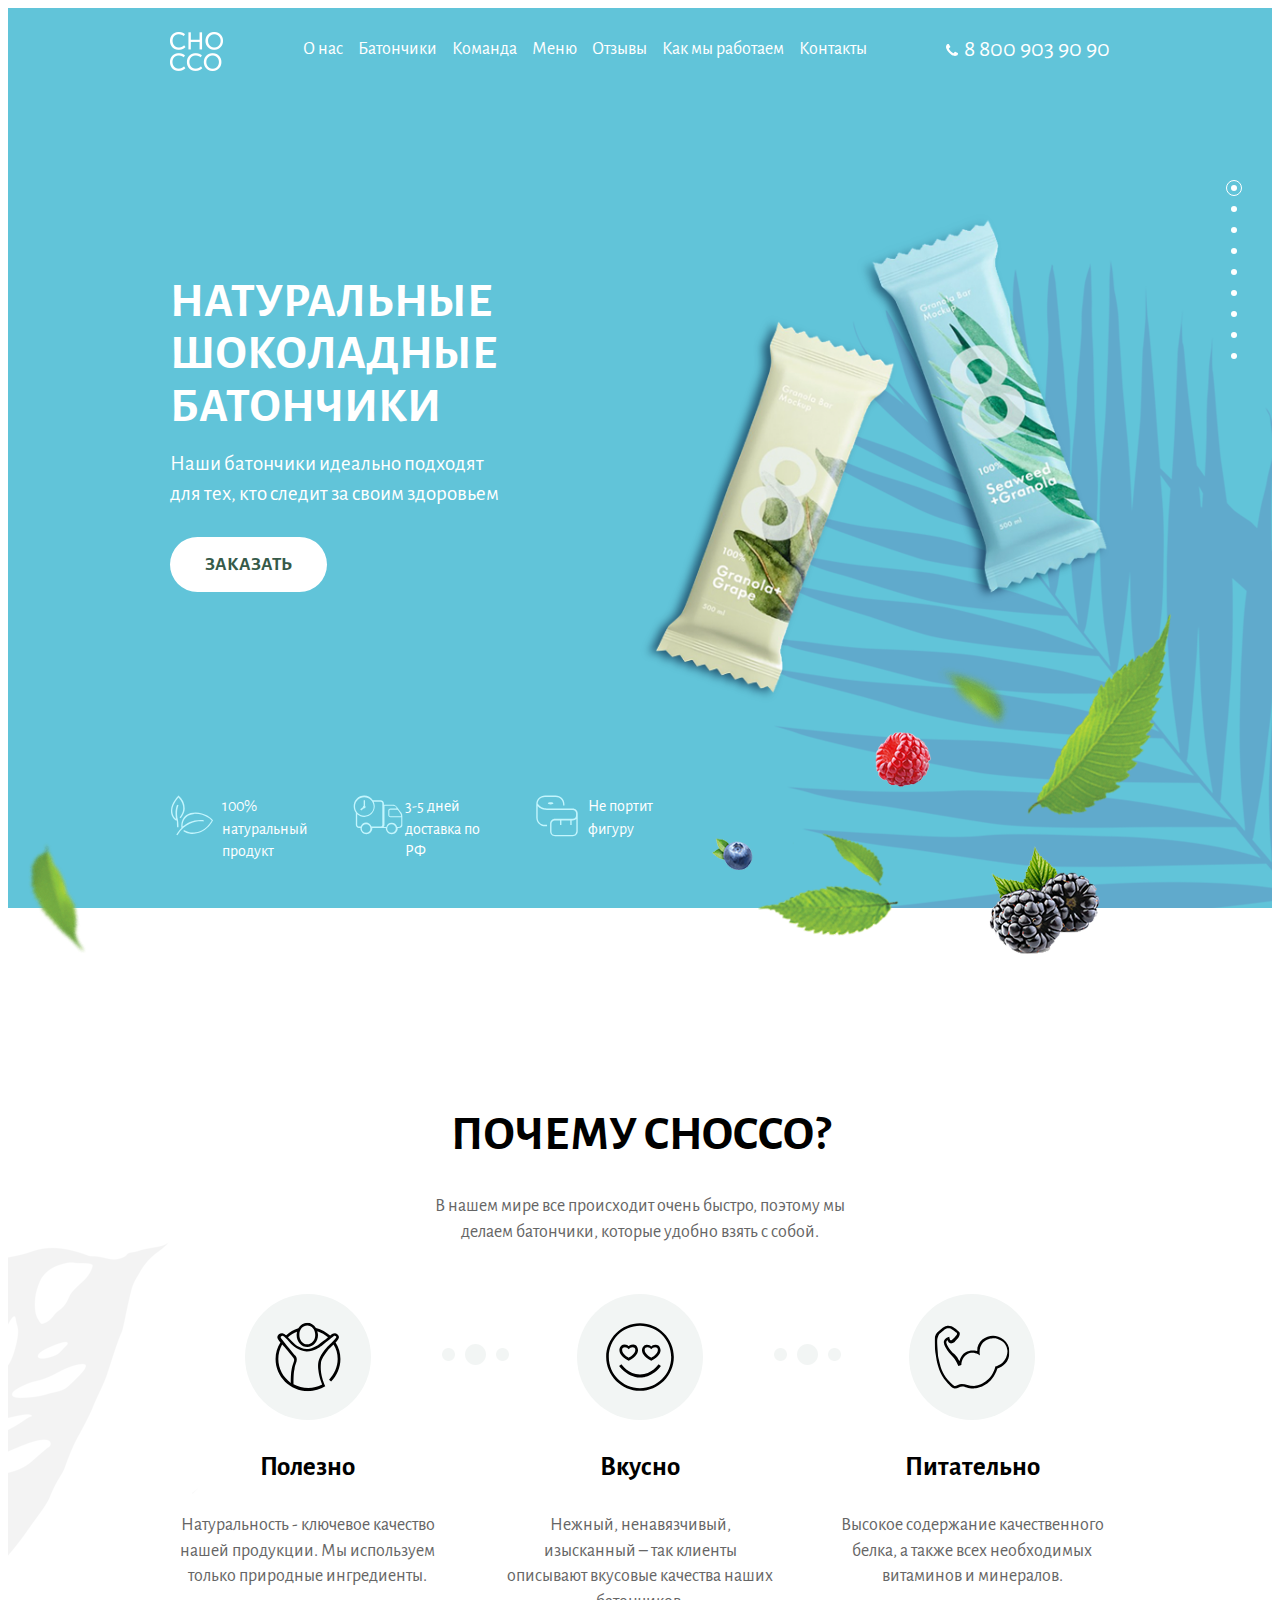
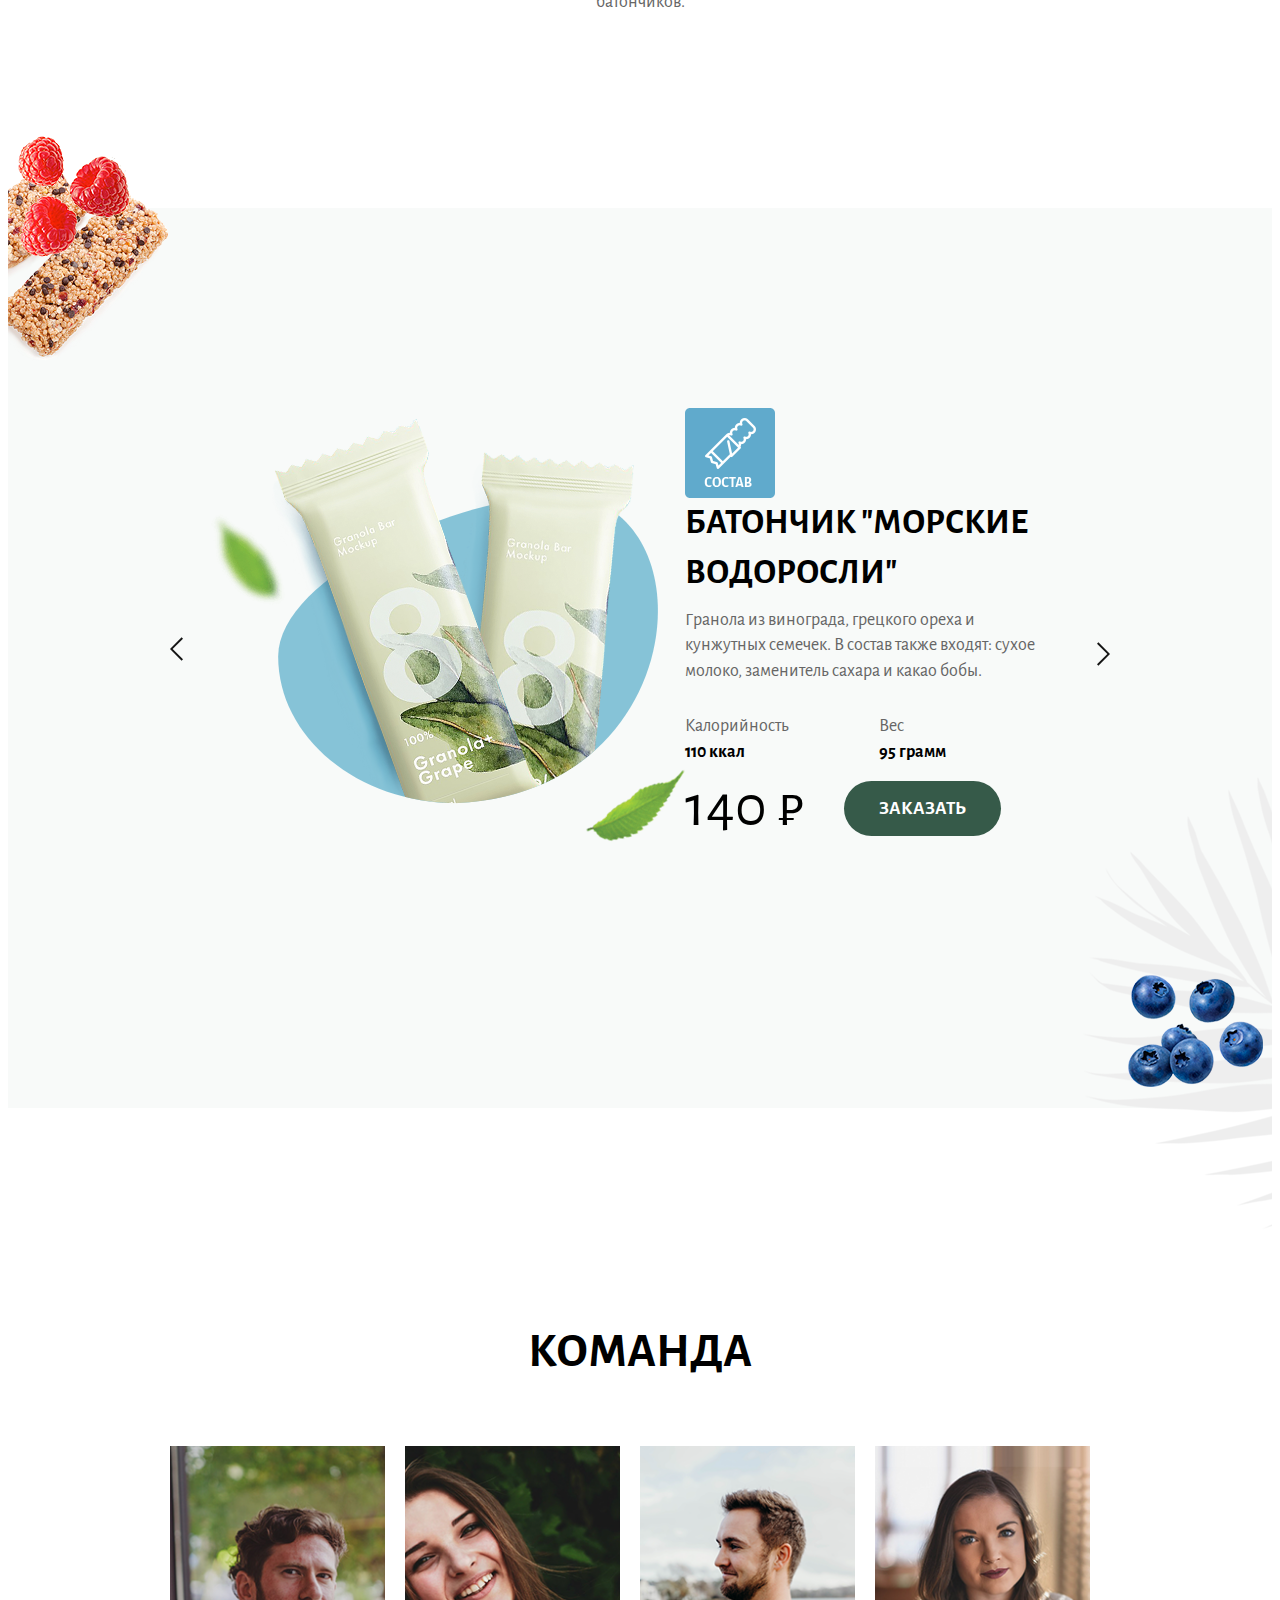
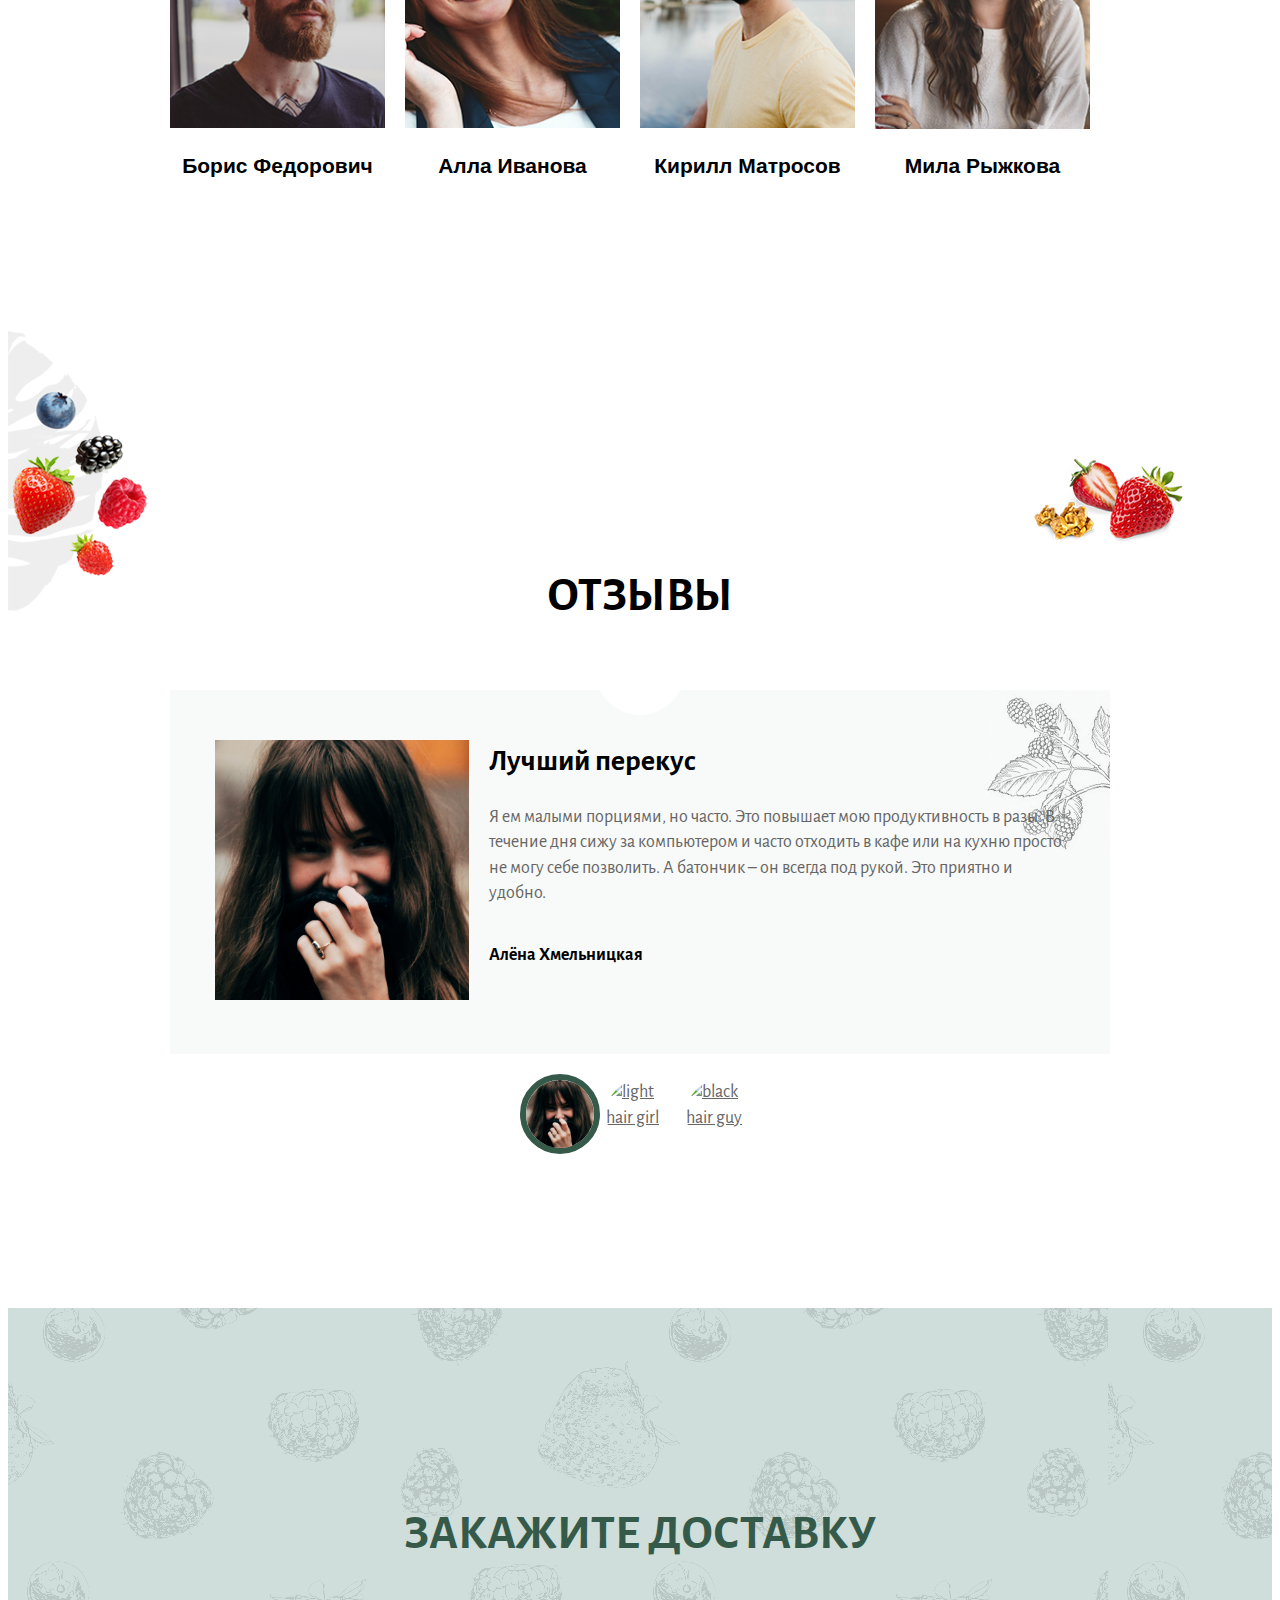
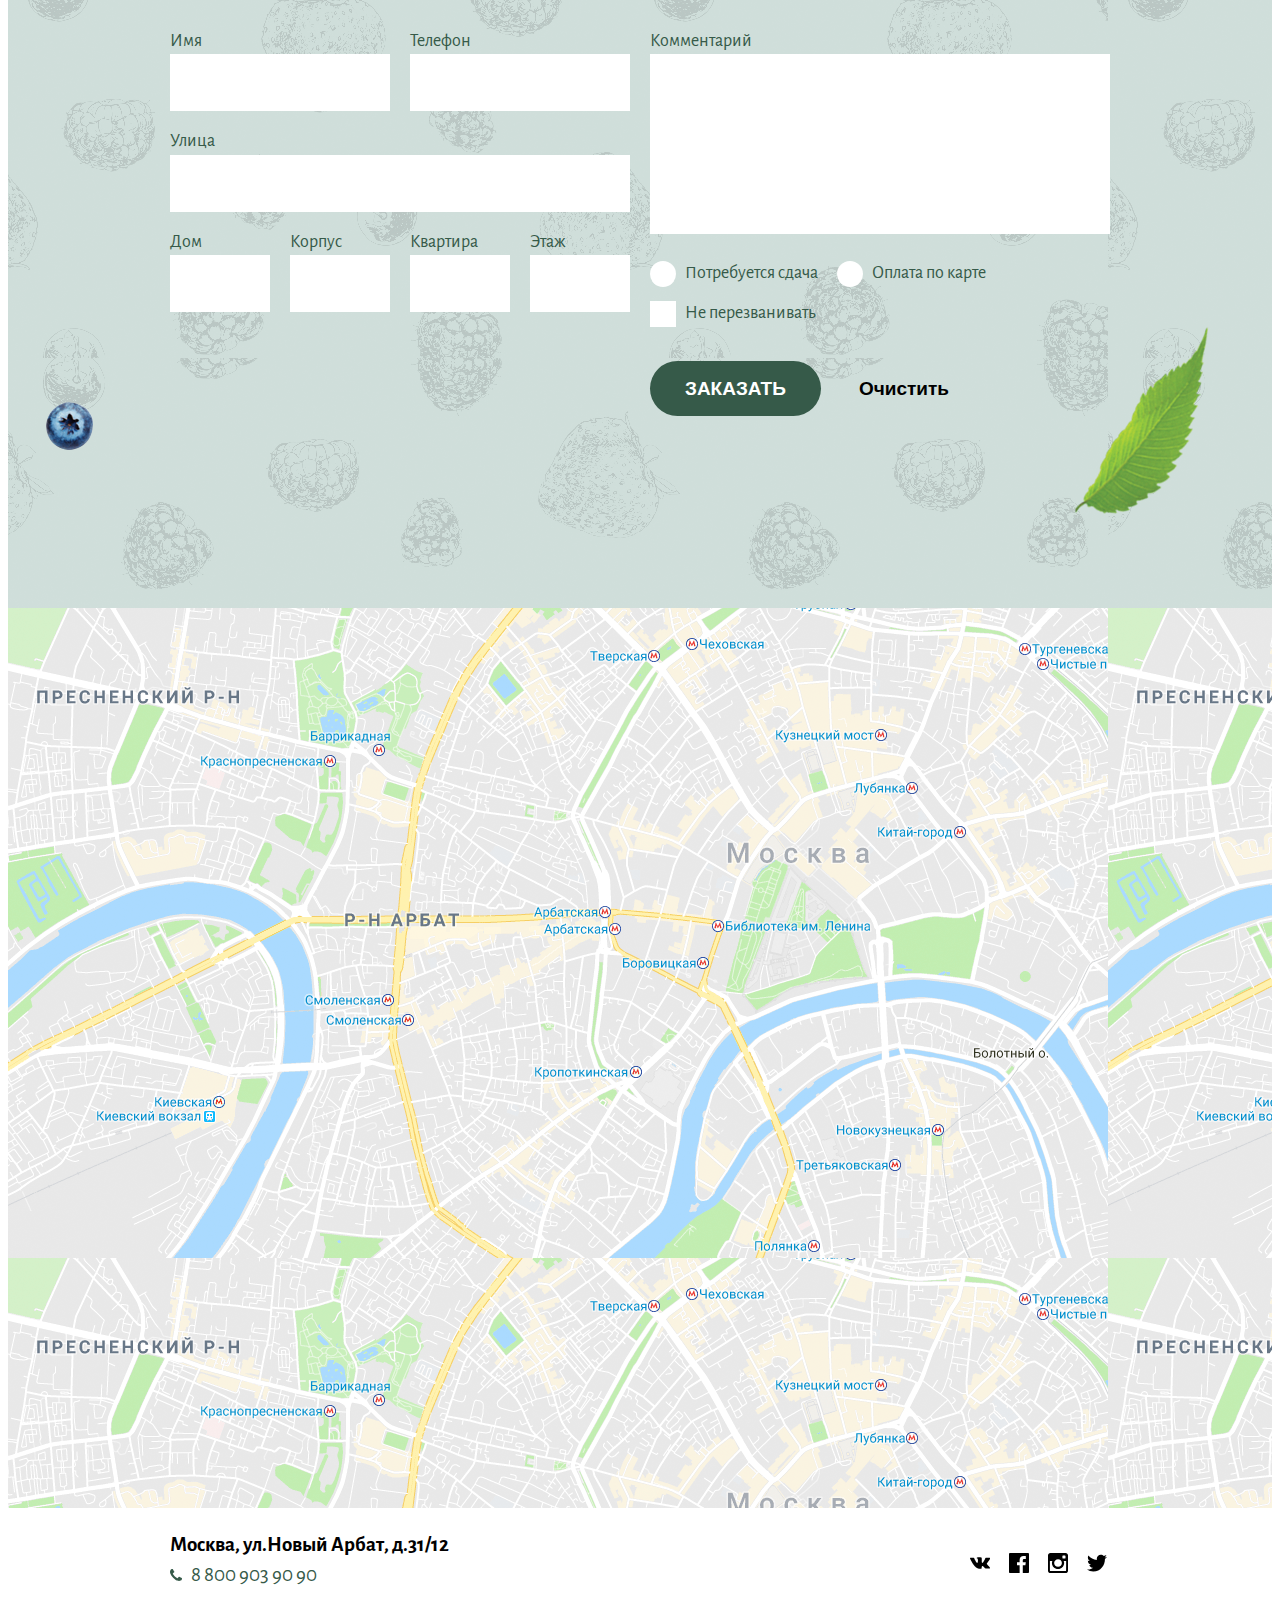
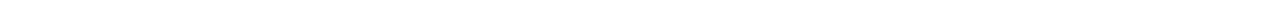
==== commit 2548bfa4: "slider" ====
--- a/index.html
+++ b/index.html
@@ -168,108 +168,217 @@
                             </svg>
                         </button>
                     </div>
-                    <div class="display" id="items">
-                        <div class="display__pic">
-                            <img src="./img/icons/chocoleafs.png" alt="chocco leafs">
-                        </div>
-                        <div class="display__main">
-                            <div class="display__food">
-                                <a href="#" class="display__box">
-                                    <img src="./img/icons/menu.png" alt="menu" class="display__box-img">
-                                </a>
-                                <ul class="food">
-                                    <li class="food__item">
-                                        <div class="food__box">
-                                            <div class="food__icon">
-                                                <svg width="35px" height="35px" class="food__icon-elem">
-                                                    <use xlink:href="./img/icons/sprite.svg#grapes"></use>
-                                                </svg>
-                                            </div>
-                                            <div class="food__text">Виноград</div>
-                                        </div>
-                                        <div class="food__gram">25 г</div>
-                                    </li>
-                                    <li class="food__item">
-                                        <div class="food__box">
-                                            <div class="food__icon">
-                                                <svg width="35px" height="35px" class="food__icon-elem">
-                                                    <use xlink:href="./img/icons/sprite.svg#nut"></use>
-                                                </svg>
-                                            </div>
-                                            <div class="food__text">Грецкий орех</div>
-                                        </div>
-                                        <div class="food__gram">32 г</div>
-                                    </li>
-                                    <li class="food__item">
-                                        <div class="food__box">
-                                            <div class="food__icon">
-                                                <svg width="35px" height="35px" class="food__icon-elem">
-                                                    <use xlink:href="./img/icons/sprite.svg#almond"></use>
-                                                </svg>
-                                            </div>
-                                            <div class="food__text">Кунжутное семя</div>
-                                        </div>
-                                        <div class="food__gram">20 г</div>
-                                    </li>
-                                    <li class="food__item">
-                                        <div class="food__box">
-                                            <div class="food__icon">
-                                                <svg width="35px" height="35px" class="food__icon-elem">
-                                                    <use xlink:href="./img/icons/sprite.svg#powder"></use>
-                                                </svg>
-                                            </div>
-                                            <div class="food__text">Сухое молоко</div>
-                                        </div>
-                                        <div class="food__gram">10 г</div>
-                                    </li>
-                                    <li class="food__item">
-                                        <div class="food__box">
-                                            <div class="food__icon">
-                                                <svg width="35px" height="35px" class="food__icon-elem">
-                                                    <use xlink:href="./img/icons/sprite.svg#honey"></use>
-                                                </svg>
-                                            </div>
-                                            <div class="food__text">Зам. сахара</div>
-                                        </div>
-                                        <div class="food__gram">4 г</div>
-                                    </li>
-                                    <li class="food__item">
-                                        <div class="food__box">
-                                            <div class="food__icon">
-                                                <svg width="35px" height="35px" class="food__icon-elem">
-                                                    <use xlink:href="./img/icons/sprite.svg#beans"></use>
-                                                </svg>
-                                            </div>
-                                            <div class="food__text">Какао бобы</div>
-                                        </div>
-                                        <div class="food__gram">4 г</div>
-                                    </li>
-                                </ul>
-                            </div>
-                            <div class="display__title">Батончик "Морские водоросли"</div>
-                            <div class="display__desk">
-                                <div class="display__text">
-                                    Гранола из винограда, грецкого ореха и кунжутных семечек. В состав также входят:
-                                    сухое молоко, заменитель сахара и какао бобы.
-                                </div>
-                                <div class="display__details">
-                                    <ul class="details">
-                                        <li class="details__item">
-                                            <div class="details__title">Калорийность</div>
-                                            <div class="details__text">110 ккал</div>
-                                        </li>
-                                        <li class="details__item">
-                                            <div class="details__title">Вес</div>
-                                            <div class="details__text">95 грамм</div>
-                                        </li>
-                                    </ul>
-                                </div>
-                                <div class="display__price">
-                                    <div class="prices">140 ₽</div>
-                                    <a href="#" class="btn order btn--theme--green">Заказать</a>
-                                </div>
-                            </div>
-                        </div>
+                    <div class="display">
+                        <ul class="items" id="items">
+                            <li class="item">
+                                <div class="display__pic">
+                                    <img src="./img/icons/chocoleafs.png" alt="chocco leafs">
+                                </div>
+                                <div class="display__main">
+                                    <div class="display__food">
+                                        <a href="#" class="display__box">
+                                            <img src="./img/icons/menu.png" alt="menu" class="display__box-img">
+                                        </a>
+                                        <ul class="food">
+                                            <li class="food__item">
+                                                <div class="food__box">
+                                                    <div class="food__icon">
+                                                        <svg width="35px" height="35px" class="food__icon-elem">
+                                                            <use xlink:href="./img/icons/sprite.svg#grapes"></use>
+                                                        </svg>
+                                                    </div>
+                                                    <div class="food__text">Виноград</div>
+                                                </div>
+                                                <div class="food__gram">25 г</div>
+                                            </li>
+                                            <li class="food__item">
+                                                <div class="food__box">
+                                                    <div class="food__icon">
+                                                        <svg width="35px" height="35px" class="food__icon-elem">
+                                                            <use xlink:href="./img/icons/sprite.svg#nut"></use>
+                                                        </svg>
+                                                    </div>
+                                                    <div class="food__text">Грецкий орех</div>
+                                                </div>
+                                                <div class="food__gram">32 г</div>
+                                            </li>
+                                            <li class="food__item">
+                                                <div class="food__box">
+                                                    <div class="food__icon">
+                                                        <svg width="35px" height="35px" class="food__icon-elem">
+                                                            <use xlink:href="./img/icons/sprite.svg#almond"></use>
+                                                        </svg>
+                                                    </div>
+                                                    <div class="food__text">Кунжутное семя</div>
+                                                </div>
+                                                <div class="food__gram">20 г</div>
+                                            </li>
+                                            <li class="food__item">
+                                                <div class="food__box">
+                                                    <div class="food__icon">
+                                                        <svg width="35px" height="35px" class="food__icon-elem">
+                                                            <use xlink:href="./img/icons/sprite.svg#powder"></use>
+                                                        </svg>
+                                                    </div>
+                                                    <div class="food__text">Сухое молоко</div>
+                                                </div>
+                                                <div class="food__gram">10 г</div>
+                                            </li>
+                                            <li class="food__item">
+                                                <div class="food__box">
+                                                    <div class="food__icon">
+                                                        <svg width="35px" height="35px" class="food__icon-elem">
+                                                            <use xlink:href="./img/icons/sprite.svg#honey"></use>
+                                                        </svg>
+                                                    </div>
+                                                    <div class="food__text">Зам. сахара</div>
+                                                </div>
+                                                <div class="food__gram">4 г</div>
+                                            </li>
+                                            <li class="food__item">
+                                                <div class="food__box">
+                                                    <div class="food__icon">
+                                                        <svg width="35px" height="35px" class="food__icon-elem">
+                                                            <use xlink:href="./img/icons/sprite.svg#beans"></use>
+                                                        </svg>
+                                                    </div>
+                                                    <div class="food__text">Какао бобы</div>
+                                                </div>
+                                                <div class="food__gram">4 г</div>
+                                            </li>
+                                        </ul>
+                                    </div>
+                                    <div class="display__title">Батончик "Морские водоросли"</div>
+                                    <div class="display__desk">
+                                        <div class="display__text">
+                                            Гранола из винограда, грецкого ореха и кунжутных семечек. В состав также
+                                            входят:
+                                            сухое молоко, заменитель сахара и какао бобы.
+                                        </div>
+                                        <div class="display__details">
+                                            <ul class="details">
+                                                <li class="details__item">
+                                                    <div class="details__title">Калорийность</div>
+                                                    <div class="details__text">110 ккал</div>
+                                                </li>
+                                                <li class="details__item">
+                                                    <div class="details__title">Вес</div>
+                                                    <div class="details__text">95 грамм</div>
+                                                </li>
+                                            </ul>
+                                        </div>
+                                        <div class="display__price">
+                                            <div class="prices">140 ₽</div>
+                                            <a href="#" class="btn order btn--theme--green">Заказать</a>
+                                        </div>
+                                    </div>
+                                </div>
+                            </li>
+                            <li class="item">
+                                <div class="display__pic">
+                                    <img src="./img/icons/chocoleafs.png" alt="chocco leafs">
+                                </div>
+                                <div class="display__main">
+                                    <div class="display__food">
+                                        <a href="#" class="display__box">
+                                            <img src="./img/icons/menu.png" alt="menu" class="display__box-img">
+                                        </a>
+                                        <ul class="food">
+                                            <li class="food__item">
+                                                <div class="food__box">
+                                                    <div class="food__icon">
+                                                        <svg width="35px" height="35px" class="food__icon-elem">
+                                                            <use xlink:href="./img/icons/sprite.svg#grapes"></use>
+                                                        </svg>
+                                                    </div>
+                                                    <div class="food__text">Виноград</div>
+                                                </div>
+                                                <div class="food__gram">25 г</div>
+                                            </li>
+                                            <li class="food__item">
+                                                <div class="food__box">
+                                                    <div class="food__icon">
+                                                        <svg width="35px" height="35px" class="food__icon-elem">
+                                                            <use xlink:href="./img/icons/sprite.svg#nut"></use>
+                                                        </svg>
+                                                    </div>
+                                                    <div class="food__text">Грецкий орех</div>
+                                                </div>
+                                                <div class="food__gram">32 г</div>
+                                            </li>
+                                            <li class="food__item">
+                                                <div class="food__box">
+                                                    <div class="food__icon">
+                                                        <svg width="35px" height="35px" class="food__icon-elem">
+                                                            <use xlink:href="./img/icons/sprite.svg#almond"></use>
+                                                        </svg>
+                                                    </div>
+                                                    <div class="food__text">Кунжутное семя</div>
+                                                </div>
+                                                <div class="food__gram">20 г</div>
+                                            </li>
+                                            <li class="food__item">
+                                                <div class="food__box">
+                                                    <div class="food__icon">
+                                                        <svg width="35px" height="35px" class="food__icon-elem">
+                                                            <use xlink:href="./img/icons/sprite.svg#powder"></use>
+                                                        </svg>
+                                                    </div>
+                                                    <div class="food__text">Сухое молоко</div>
+                                                </div>
+                                                <div class="food__gram">10 г</div>
+                                            </li>
+                                            <li class="food__item">
+                                                <div class="food__box">
+                                                    <div class="food__icon">
+                                                        <svg width="35px" height="35px" class="food__icon-elem">
+                                                            <use xlink:href="./img/icons/sprite.svg#honey"></use>
+                                                        </svg>
+                                                    </div>
+                                                    <div class="food__text">Зам. сахара</div>
+                                                </div>
+                                                <div class="food__gram">4 г</div>
+                                            </li>
+                                            <li class="food__item">
+                                                <div class="food__box">
+                                                    <div class="food__icon">
+                                                        <svg width="35px" height="35px" class="food__icon-elem">
+                                                            <use xlink:href="./img/icons/sprite.svg#beans"></use>
+                                                        </svg>
+                                                    </div>
+                                                    <div class="food__text">Какао бобы</div>
+                                                </div>
+                                                <div class="food__gram">4 г</div>
+                                            </li>
+                                        </ul>
+                                    </div>
+                                    <div class="display__title">Батончик "Морские водоросли"</div>
+                                    <div class="display__desk">
+                                        <div class="display__text">
+                                            Гранола из винограда, грецкого ореха и кунжутных семечек. В состав также
+                                            входят:
+                                            сухое молоко, заменитель сахара и какао бобы.
+                                        </div>
+                                        <div class="display__details">
+                                            <ul class="details">
+                                                <li class="details__item">
+                                                    <div class="details__title">Калорийность</div>
+                                                    <div class="details__text">110 ккал</div>
+                                                </li>
+                                                <li class="details__item">
+                                                    <div class="details__title">Вес</div>
+                                                    <div class="details__text">95 грамм</div>
+                                                </li>
+                                            </ul>
+                                        </div>
+                                        <div class="display__price">
+                                            <div class="prices">140 ₽</div>
+                                            <a href="#" class="btn order btn--theme--green">Заказать</a>
+                                        </div>
+                                    </div>
+                                </div>
+                            </li>
+                        </ul>
                     </div>
                     <div class="button">
                         <button class="button__arrow button__right" id="right">
@@ -656,6 +765,7 @@
     <script src="./js/tabs.js"></script>
     <script src="./js/modal.js"></script>
     <script src="./js/slider2.js"></script>
+
 </body>
 
 </html>--- a/css/components/main.css
+++ b/css/components/main.css
@@ -341,7 +341,7 @@
 .section__slider {
   display: flex;
   align-items: center;
-  position: relative;
+  justify-content: center;
 }
 
 .headline {
@@ -486,10 +486,9 @@
 
 .display {
   display: flex;
-  justify-content: space-between;
   margin: 3.7222222222rem 0 6.8888888889rem;
   position: relative;
-  right: 0;
+  overflow: hidden;
 }
 @media screen and (max-width: 768px) {
   .display {
@@ -661,6 +660,20 @@
 
 .slider {
   background-color: #f8faf9;
+}
+
+.items {
+  position: relative;
+  right: 0;
+  transition: right 0.3s;
+}
+
+.item {
+  display: flex;
+  align-items: center;
+  justify-content: center;
+  width: 100%;
+  height: 100%;
 }
 
 .button__arrow {
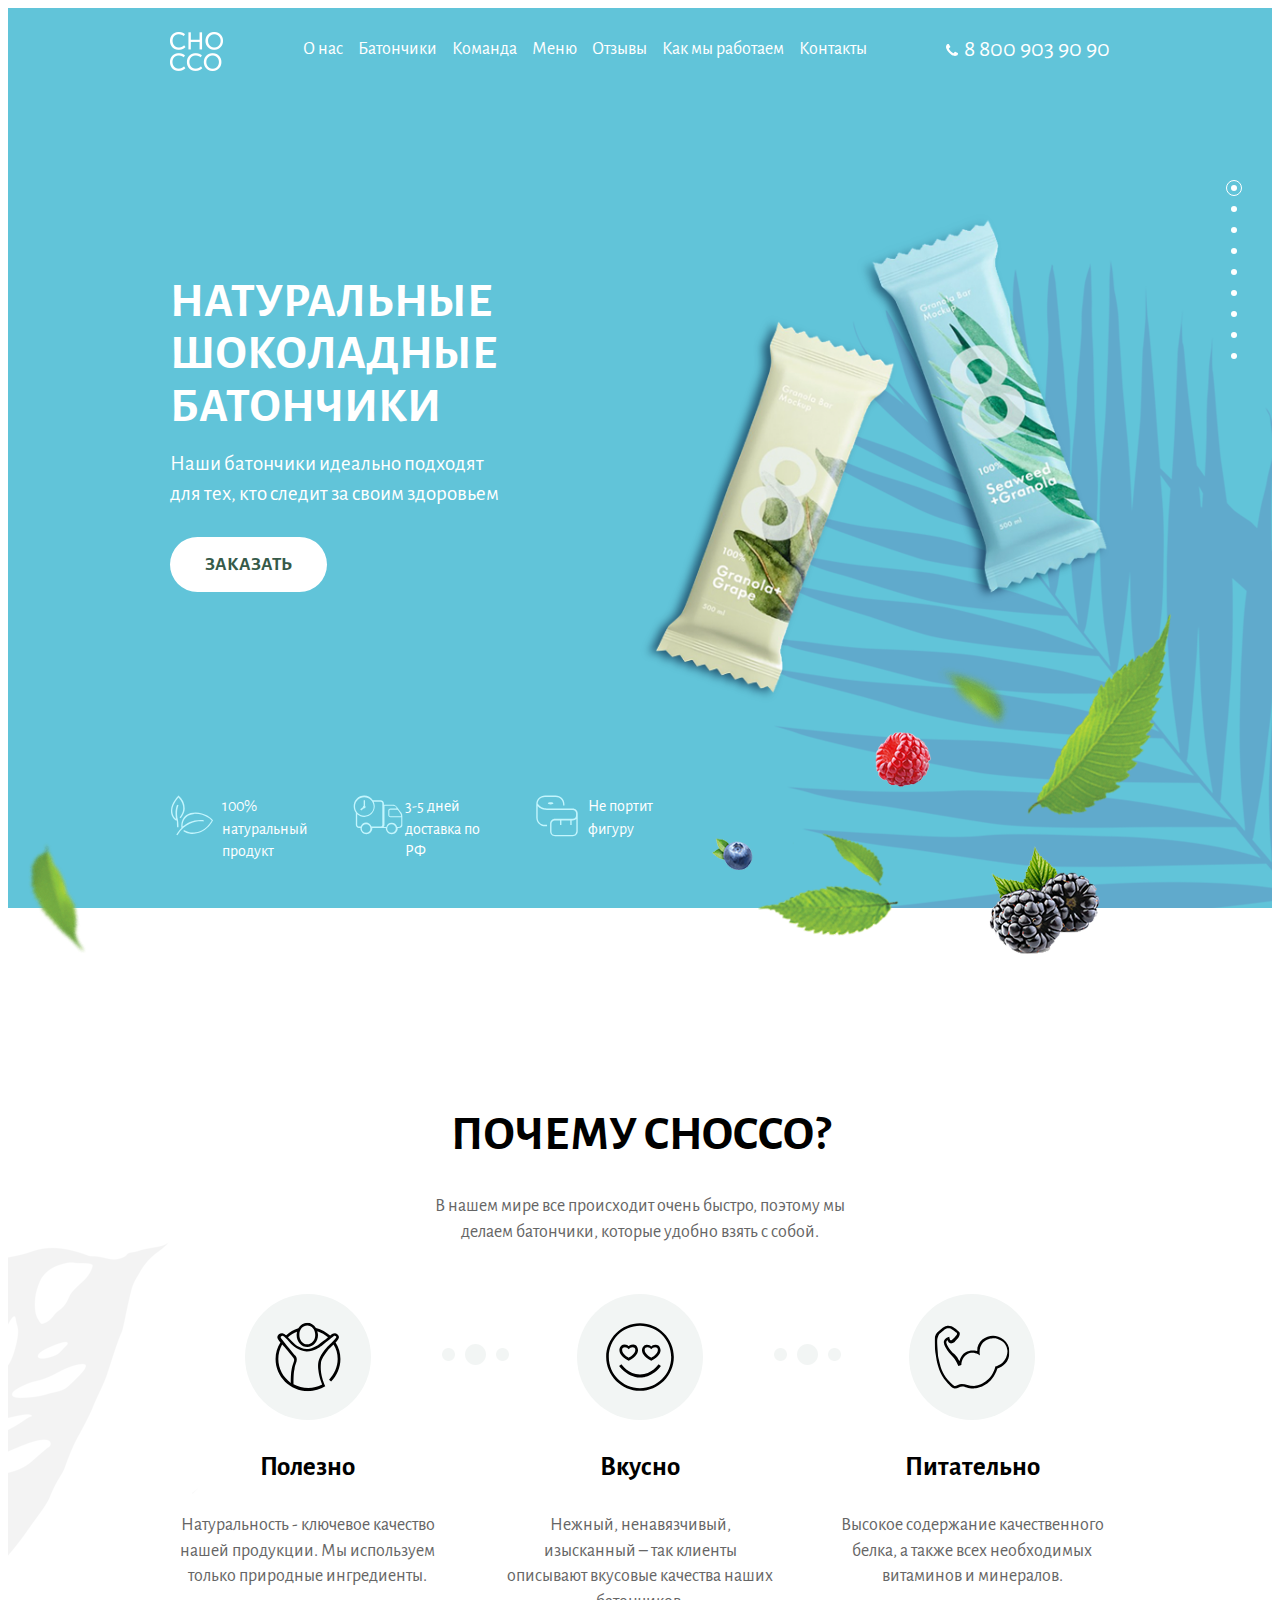
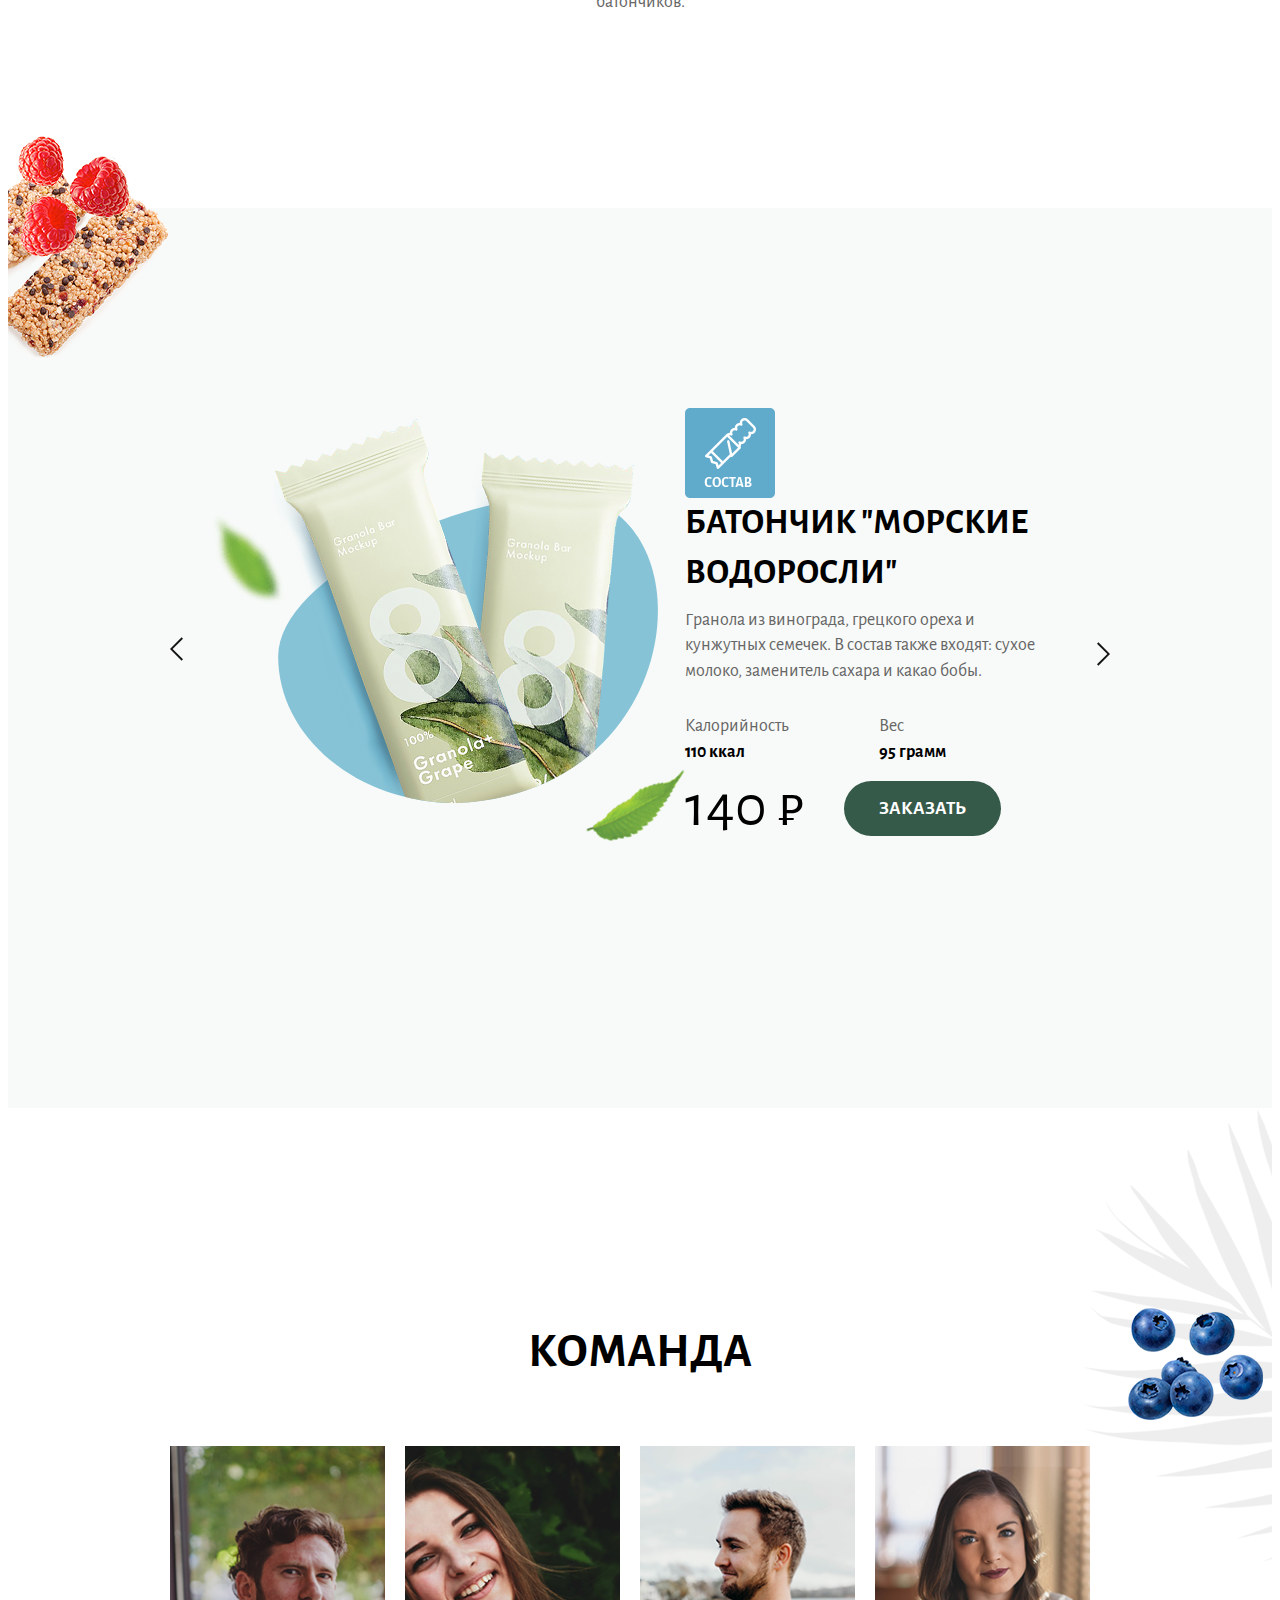
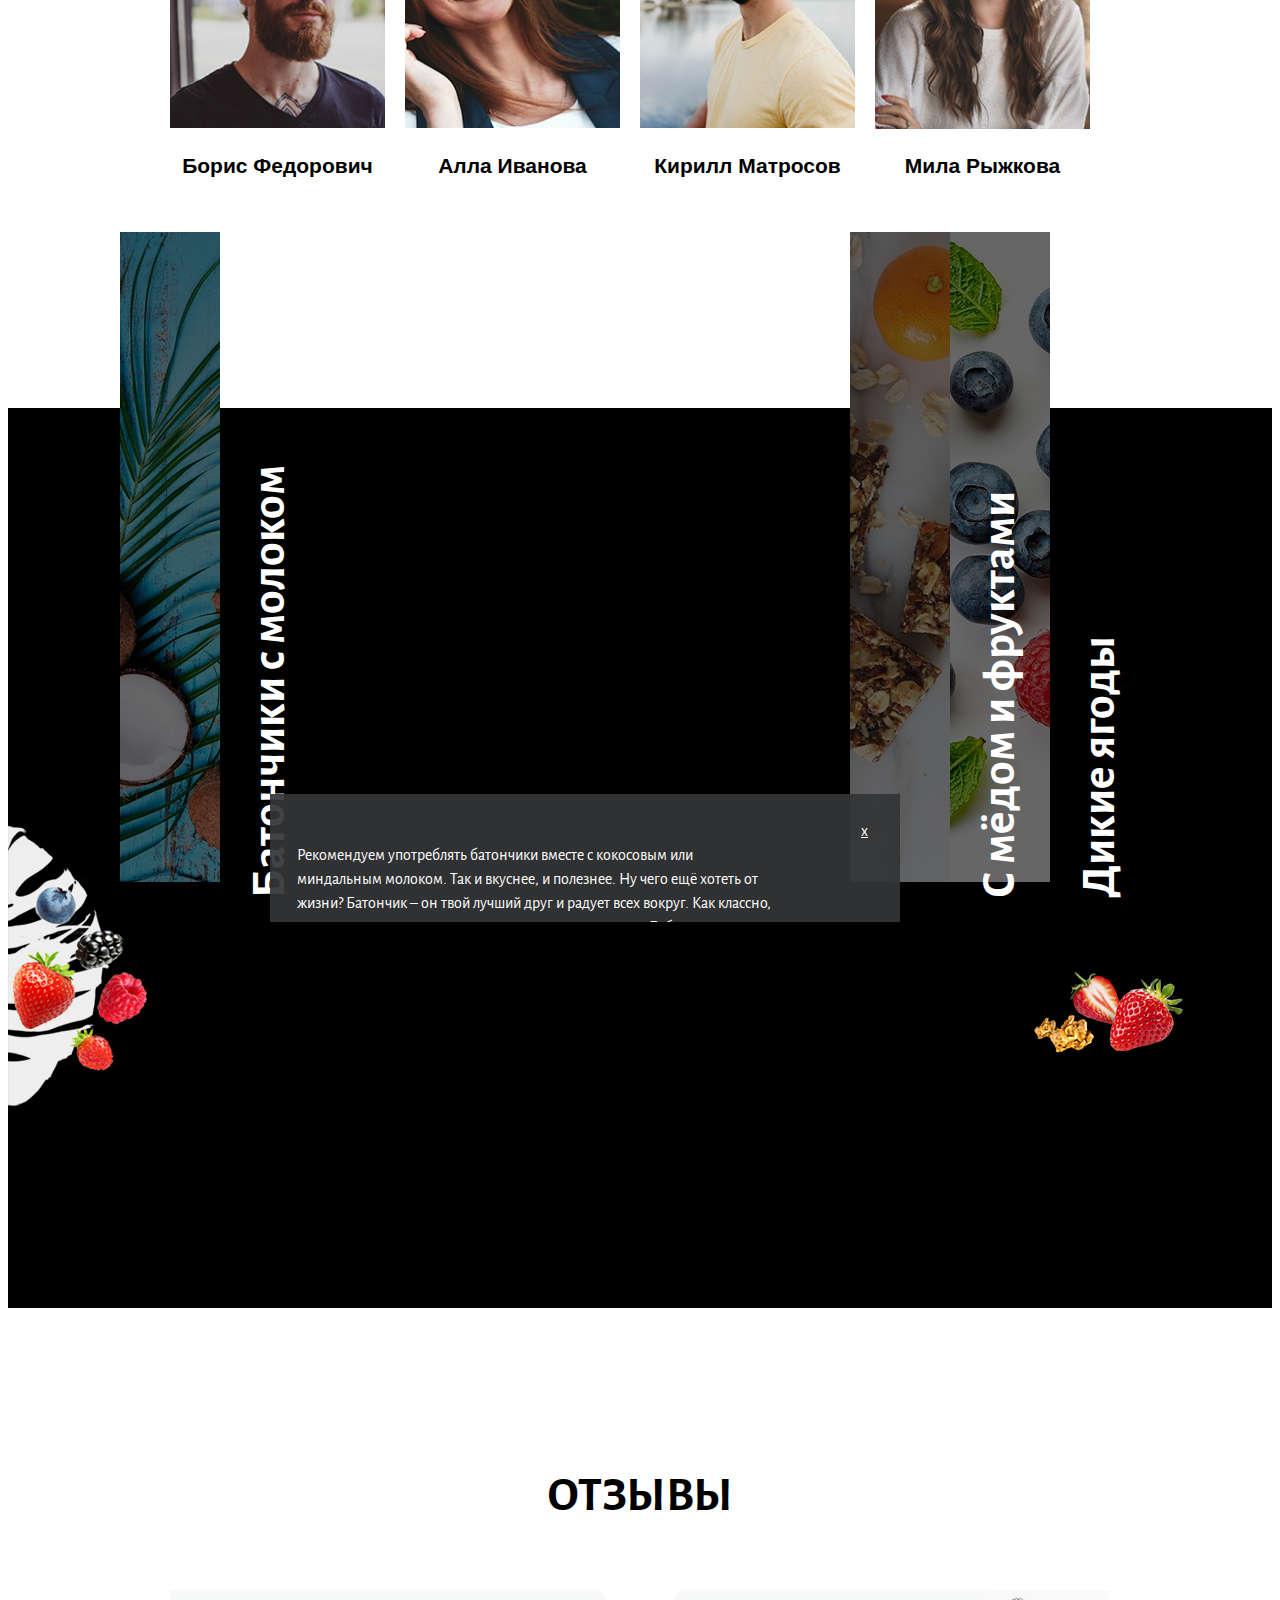
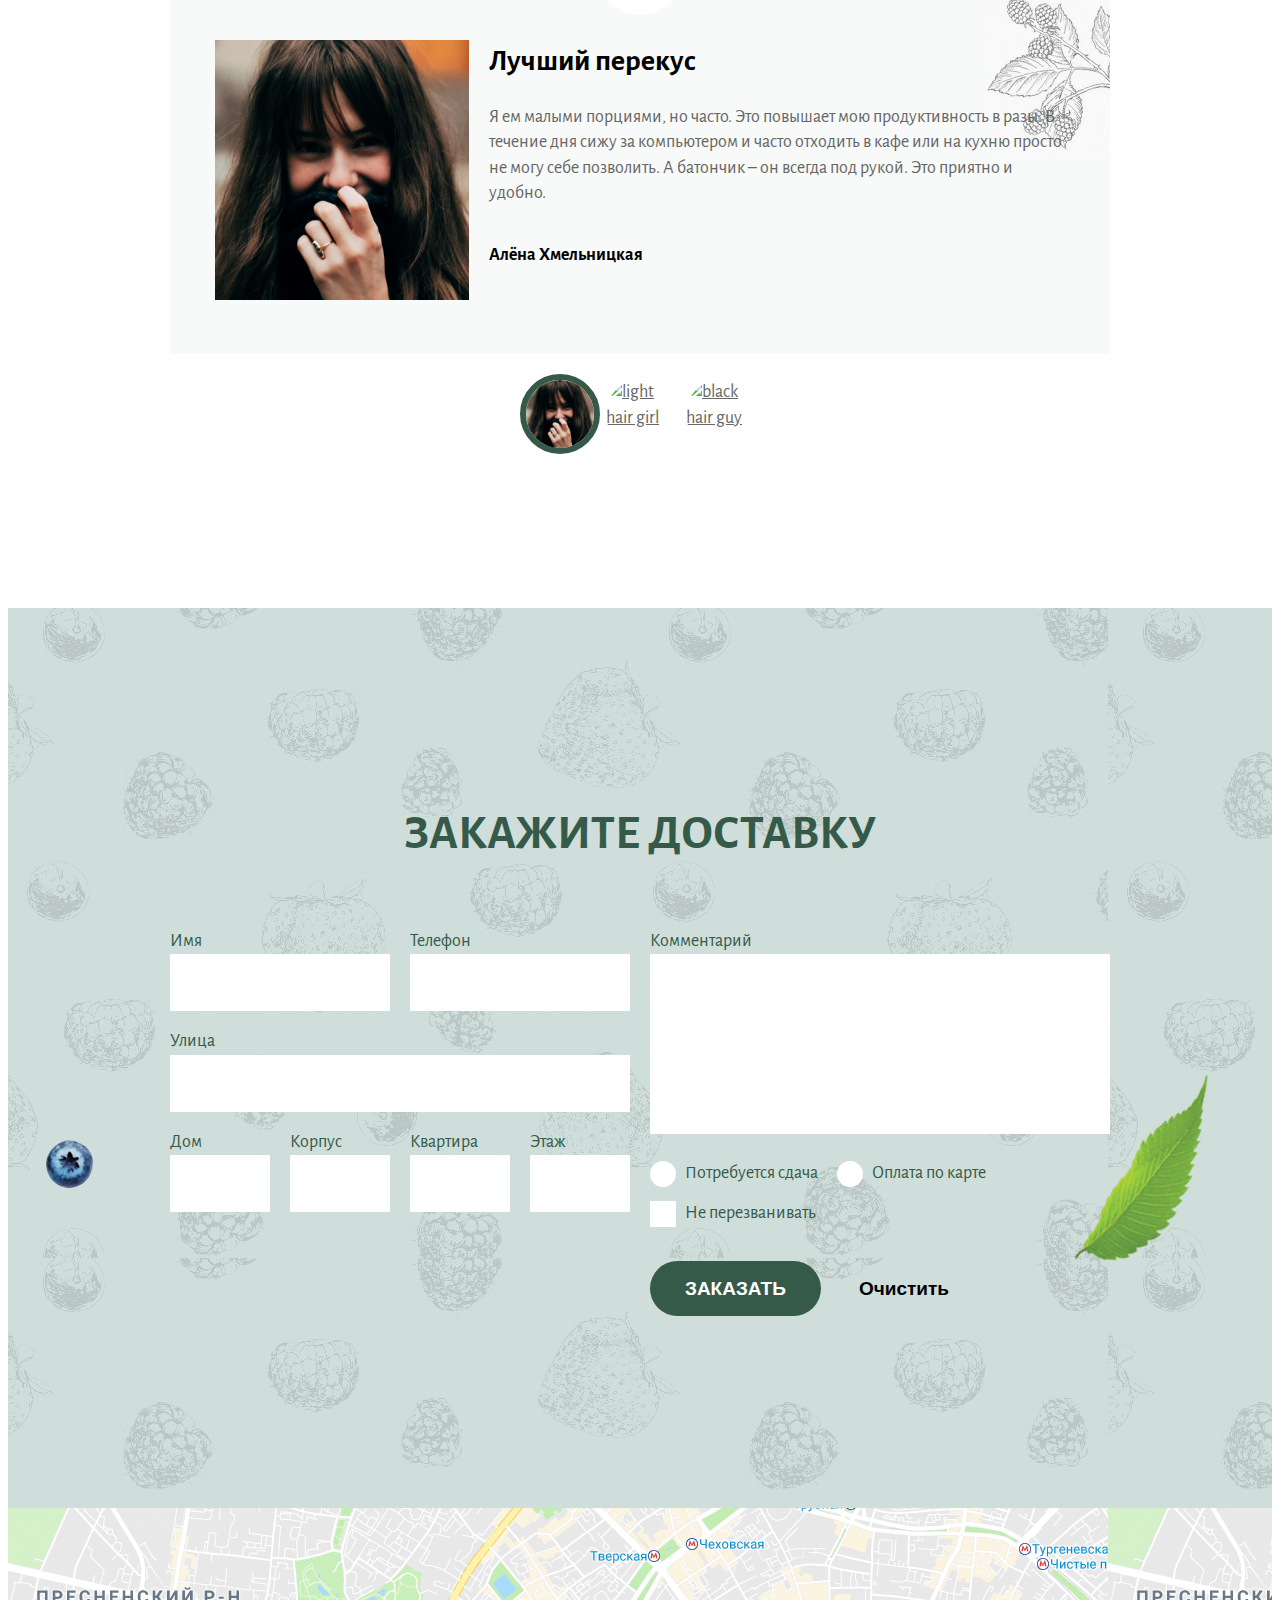
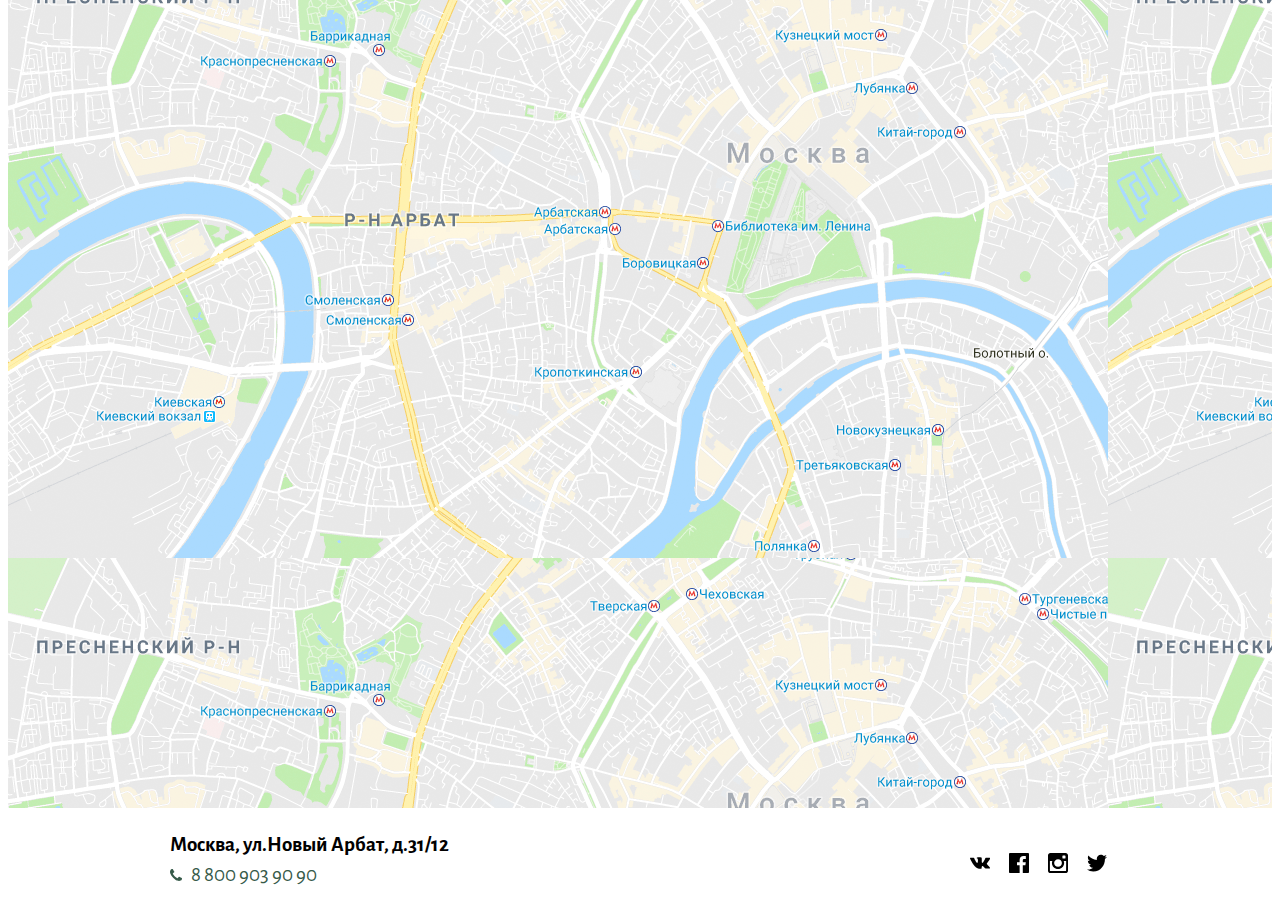
==== commit 9fcbad21: "acc" ====
--- a/index.html
+++ b/index.html
@@ -159,7 +159,7 @@
                     </ul>
                 </div>
             </section>
-            <section class="section slider">
+            <section class="section slider" id="items">
                 <div class="container section__slider">
                     <div class="button">
                         <button class="button__arrow button__left" id="left">
@@ -169,7 +169,7 @@
                         </button>
                     </div>
                     <div class="display">
-                        <ul class="items" id="items">
+                        <ul class="items">
                             <li class="item">
                                 <div class="display__pic">
                                     <img src="./img/icons/chocoleafs.png" alt="chocco leafs">
@@ -497,6 +497,76 @@
                                     <div class="team__content-text">По всем вопросам сотрудничества
                                         и рекламы писать только Миле.
                                     </div>
+                                </div>
+                            </div>
+                        </li>
+                    </ul>
+                </div>
+            </section>
+            <section class="section accordeon" id="acc-menu">
+                <div class="container">
+                    <div class="section__title">Меню</div>
+                    <ul class="accordeon__list" data-list>
+                        <li class="accordeon__item active">
+                            <a href="#" class="accordeon__trigger" data-trigger="active">
+                                <img src="./img/icons/11.jpg" alt="">
+                                <span class="accordeon__title">Батончики с молоком</span>
+                            </a>
+                            <div class="accordeon__wrap">
+                                <div class="accordeon__content">
+                                    <p class="accordeon__text">Рекомендуем употреблять батончики вместе с кокосовым или
+                                        миндальным молоком. Так и вкуснее, и полезнее.
+                                        Ну чего ещё хотеть от жизни? Батончик – он твой лучший друг и радует всех
+                                        вокруг. Как
+                                        классно, что можно питаться полезно и вкусно, а не как попало. Бабуля, конечно,
+                                        за такую
+                                        еду не похвалит, но кто её будет спрашивать – никто. Надо бы, кстати, бабулю
+                                        поздравить
+                                        с днём Победы.
+                                    </p>
+                                    <a href="#" class="close accordeon__close">x</a>
+                                </div>
+                            </div>
+                        </li>
+                        <li class="accordeon__item">
+                            <a href="#" class="accordeon__trigger" data-trigger="active">
+                                <img src="./img/icons/22.jpg" alt="">
+                                <span class="accordeon__title">С мёдом и фруктами</span>
+                            </a>
+                            <div class="accordeon__wrap">
+                                <div class="accordeon__content">
+                                    <p class="accordeon__text">Рекомендуем употреблять батончики вместе с кокосовым или
+                                        миндальным молоком. Так и вкуснее, и полезнее.
+                                        Ну чего ещё хотеть от жизни? Батончик – он твой лучший друг и радует всех
+                                        вокруг. Как
+                                        классно, что можно питаться полезно и вкусно, а не как попало. Бабуля, конечно,
+                                        за такую
+                                        еду не похвалит, но кто её будет спрашивать – никто. Надо бы, кстати, бабулю
+                                        поздравить
+                                        с днём Победы.
+                                    </p>
+                                    <a href="#" class="close accordeon__close">x</a>
+                                </div>
+                            </div>
+                        </li>
+                        <li class="accordeon__item">
+                            <a href="#" class="accordeon__trigger" data-trigger="active">
+                                <img src="./img/icons/33.jpg" alt="">
+                                <span class="accordeon__title">Дикие ягоды</span>
+                            </a>
+                            <div class="accordeon__wrap">
+                                <div class="accordeon__content">
+                                    <p class="accordeon__text">Рекомендуем употреблять батончики вместе с кокосовым или
+                                        миндальным молоком. Так и вкуснее, и полезнее.
+                                        Ну чего ещё хотеть от жизни? Батончик – он твой лучший друг и радует всех
+                                        вокруг. Как
+                                        классно, что можно питаться полезно и вкусно, а не как попало. Бабуля, конечно,
+                                        за такую
+                                        еду не похвалит, но кто её будет спрашивать – никто. Надо бы, кстати, бабулю
+                                        поздравить
+                                        с днём Победы.
+                                    </p>
+                                    <a href="#" class="close accordeon__close">x</a>
                                 </div>
                             </div>
                         </li>
--- a/css/components/main.css
+++ b/css/components/main.css
@@ -1449,4 +1449,74 @@
 .modal__content {
   margin-bottom: 0.8333333333rem;
   color: #000;
+}
+
+.accordeon {
+  background: url("../../img/bg.png"), #000;
+  background-size: cover;
+}
+
+.accordeon__list {
+  position: absolute;
+  top: 0;
+  right: 0;
+  left: 0;
+  bottom: 0;
+  height: 100%;
+  display: flex;
+}
+
+.accordeon__item {
+  height: 100%;
+  display: flex;
+}
+
+.accordeon__trigger {
+  display: flex;
+  width: 100px;
+  background-position: left bottom;
+  background-size: cover;
+  justify-content: center;
+  align-items: flex-end;
+  text-decoration: none;
+  padding-bottom: 40px;
+}
+
+.accordeon__title {
+  color: #ffffff;
+  font-size: 48px;
+  font-weight: 700;
+  transform: rotate(-90deg);
+  white-space: nowrap;
+  width: 100%;
+}
+
+.accordeon__wrap {
+  width: 0;
+  overflow: hidden;
+  transition: 1s;
+}
+
+.active .accordeon__wrap {
+  width: 630px;
+}
+
+.accordeon__content {
+  min-width: 630px;
+  padding: 50px 127px 50px 27px;
+  overflow-y: auto;
+  background-color: rgba(51, 53, 55, 0.93);
+  color: #ffffff;
+  font-size: 16px;
+  font-weight: 400;
+  line-height: 23.97px;
+  position: relative;
+  height: 100%;
+}
+
+.accordeon__close {
+  position: absolute;
+  right: 32px;
+  top: 26px;
+  color: #fff;
 }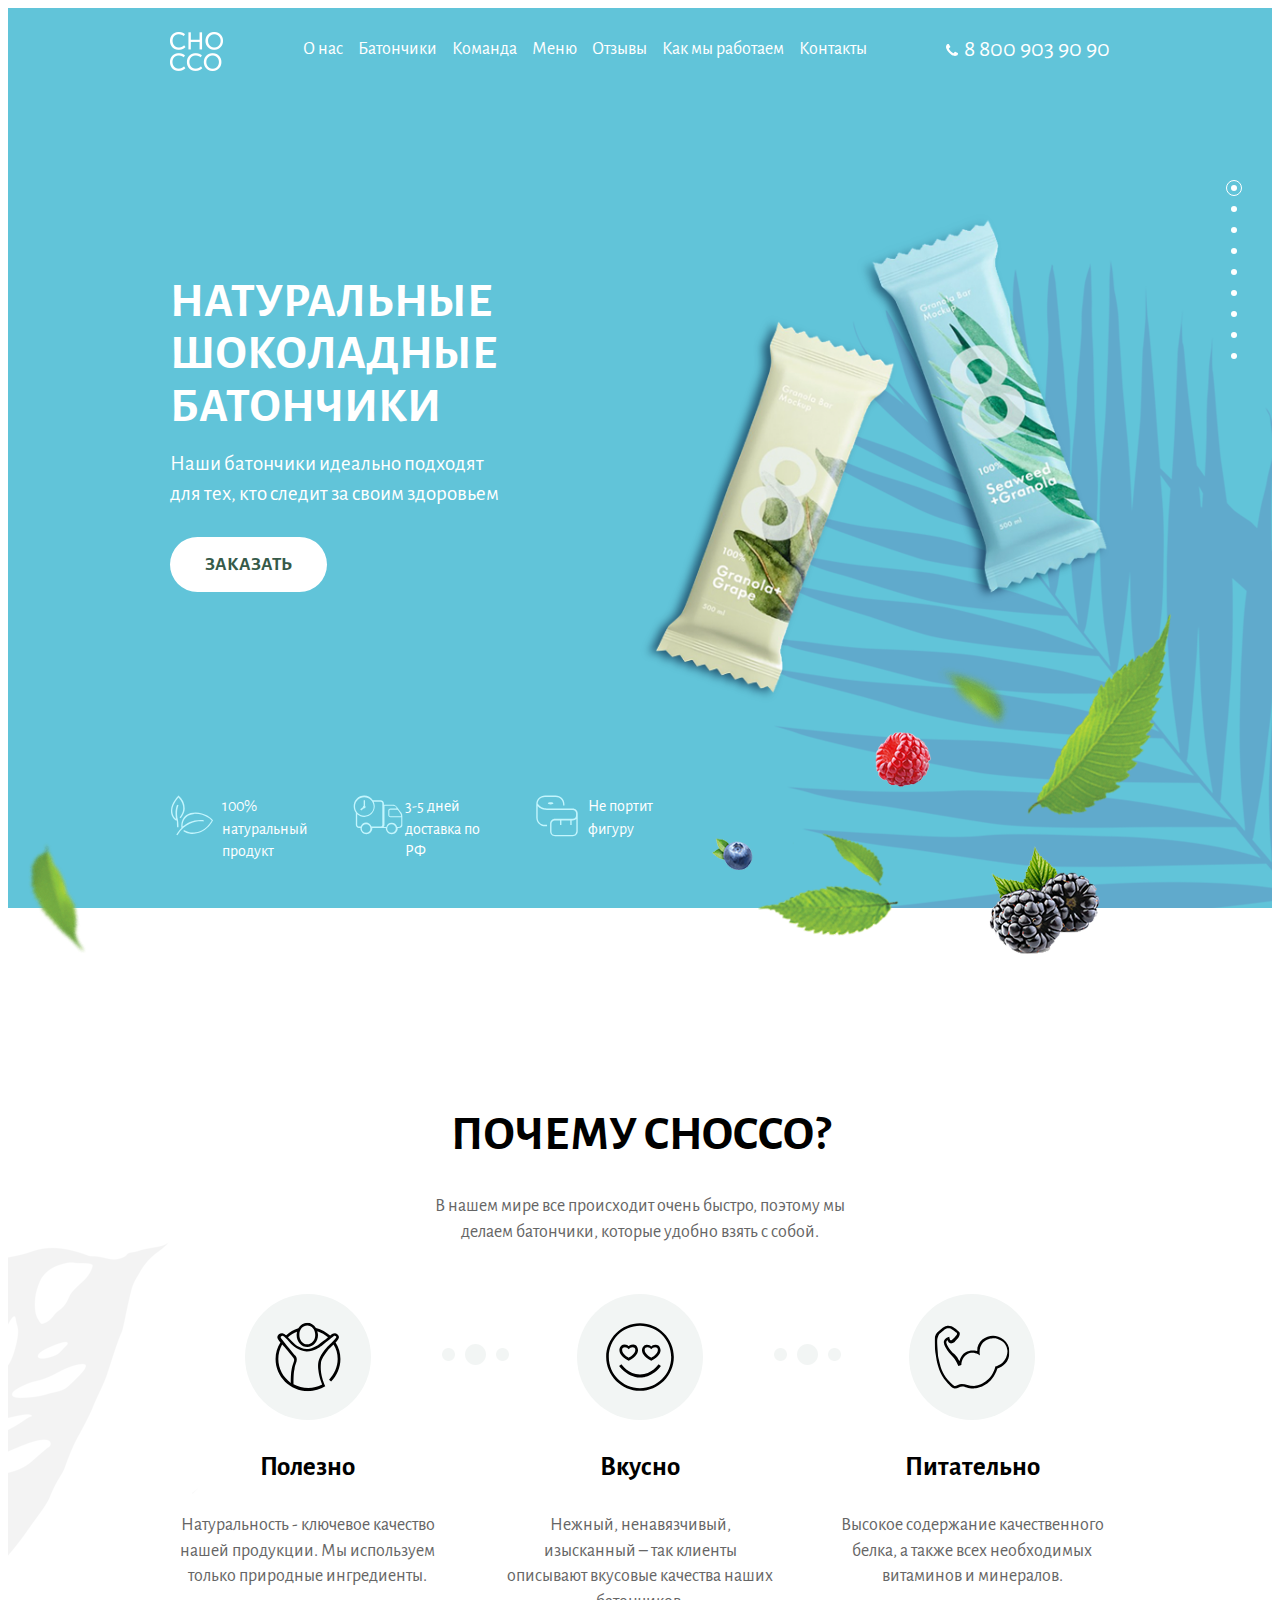
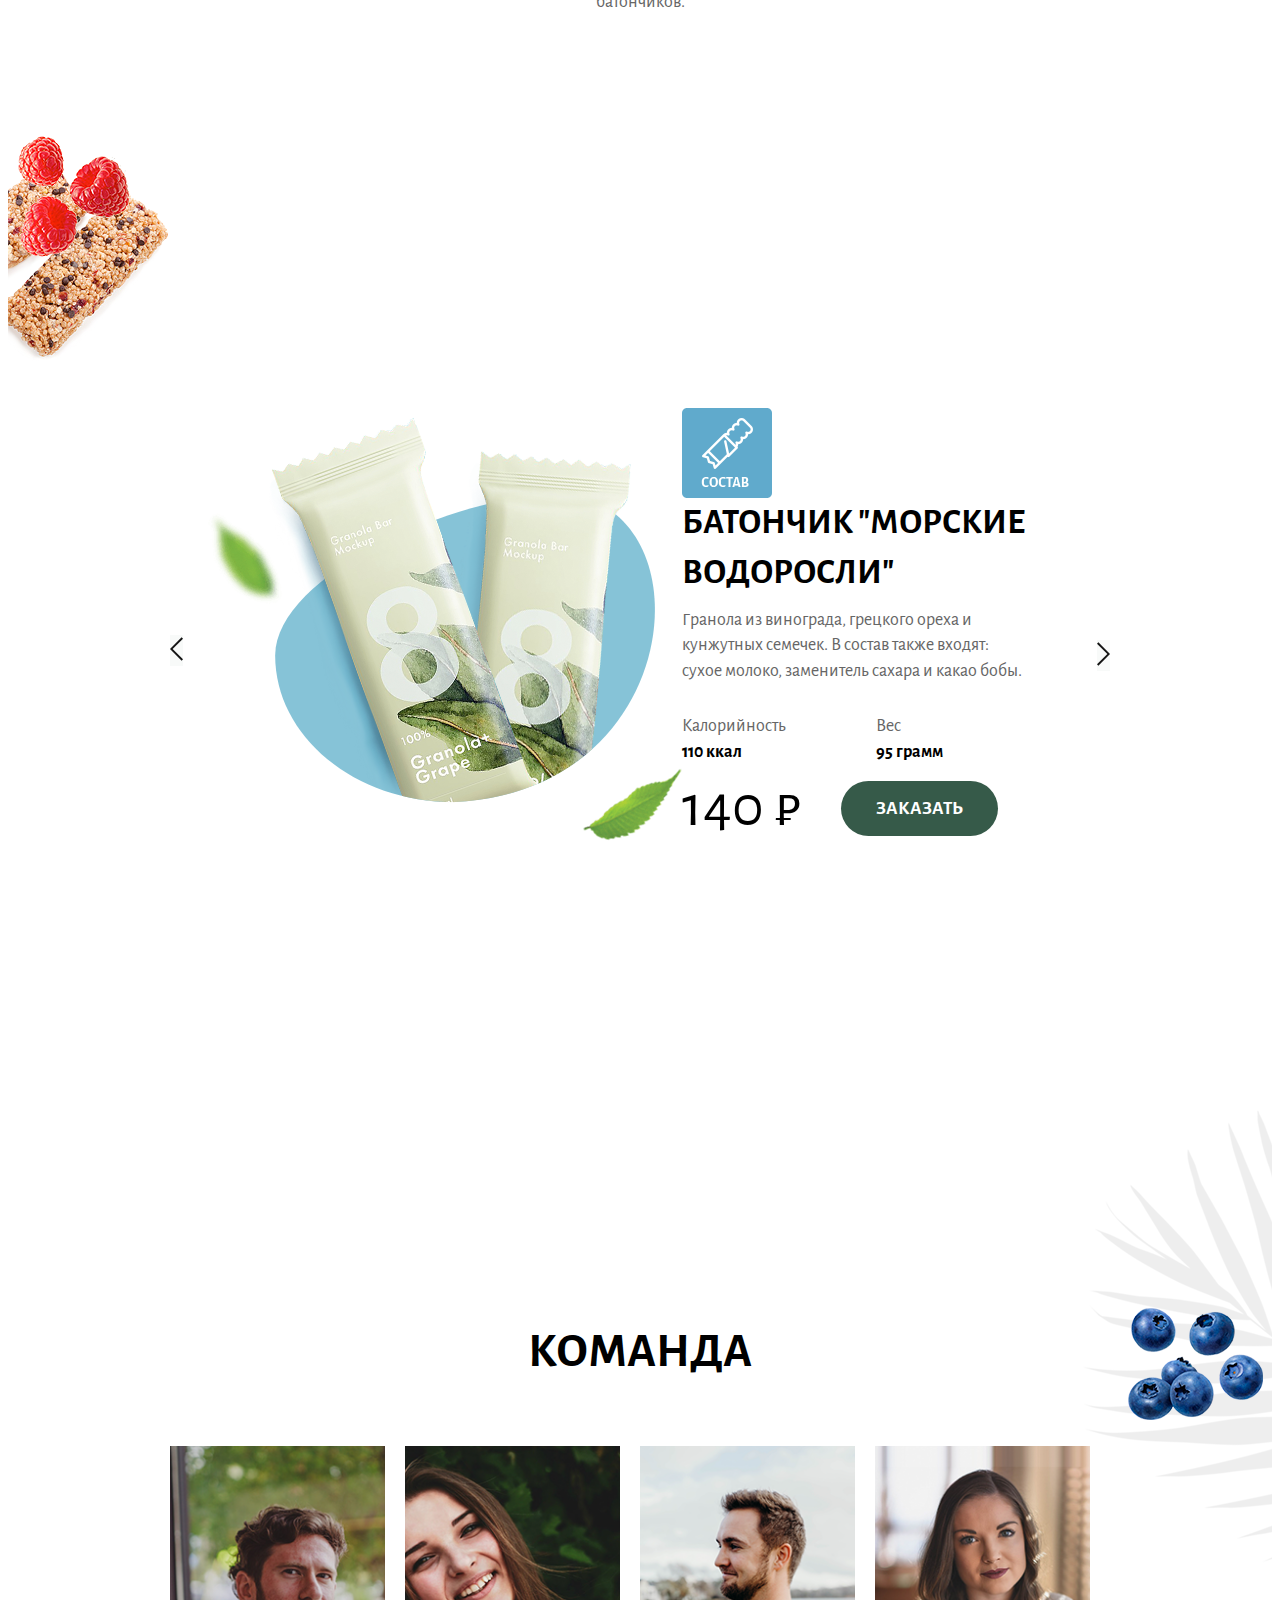
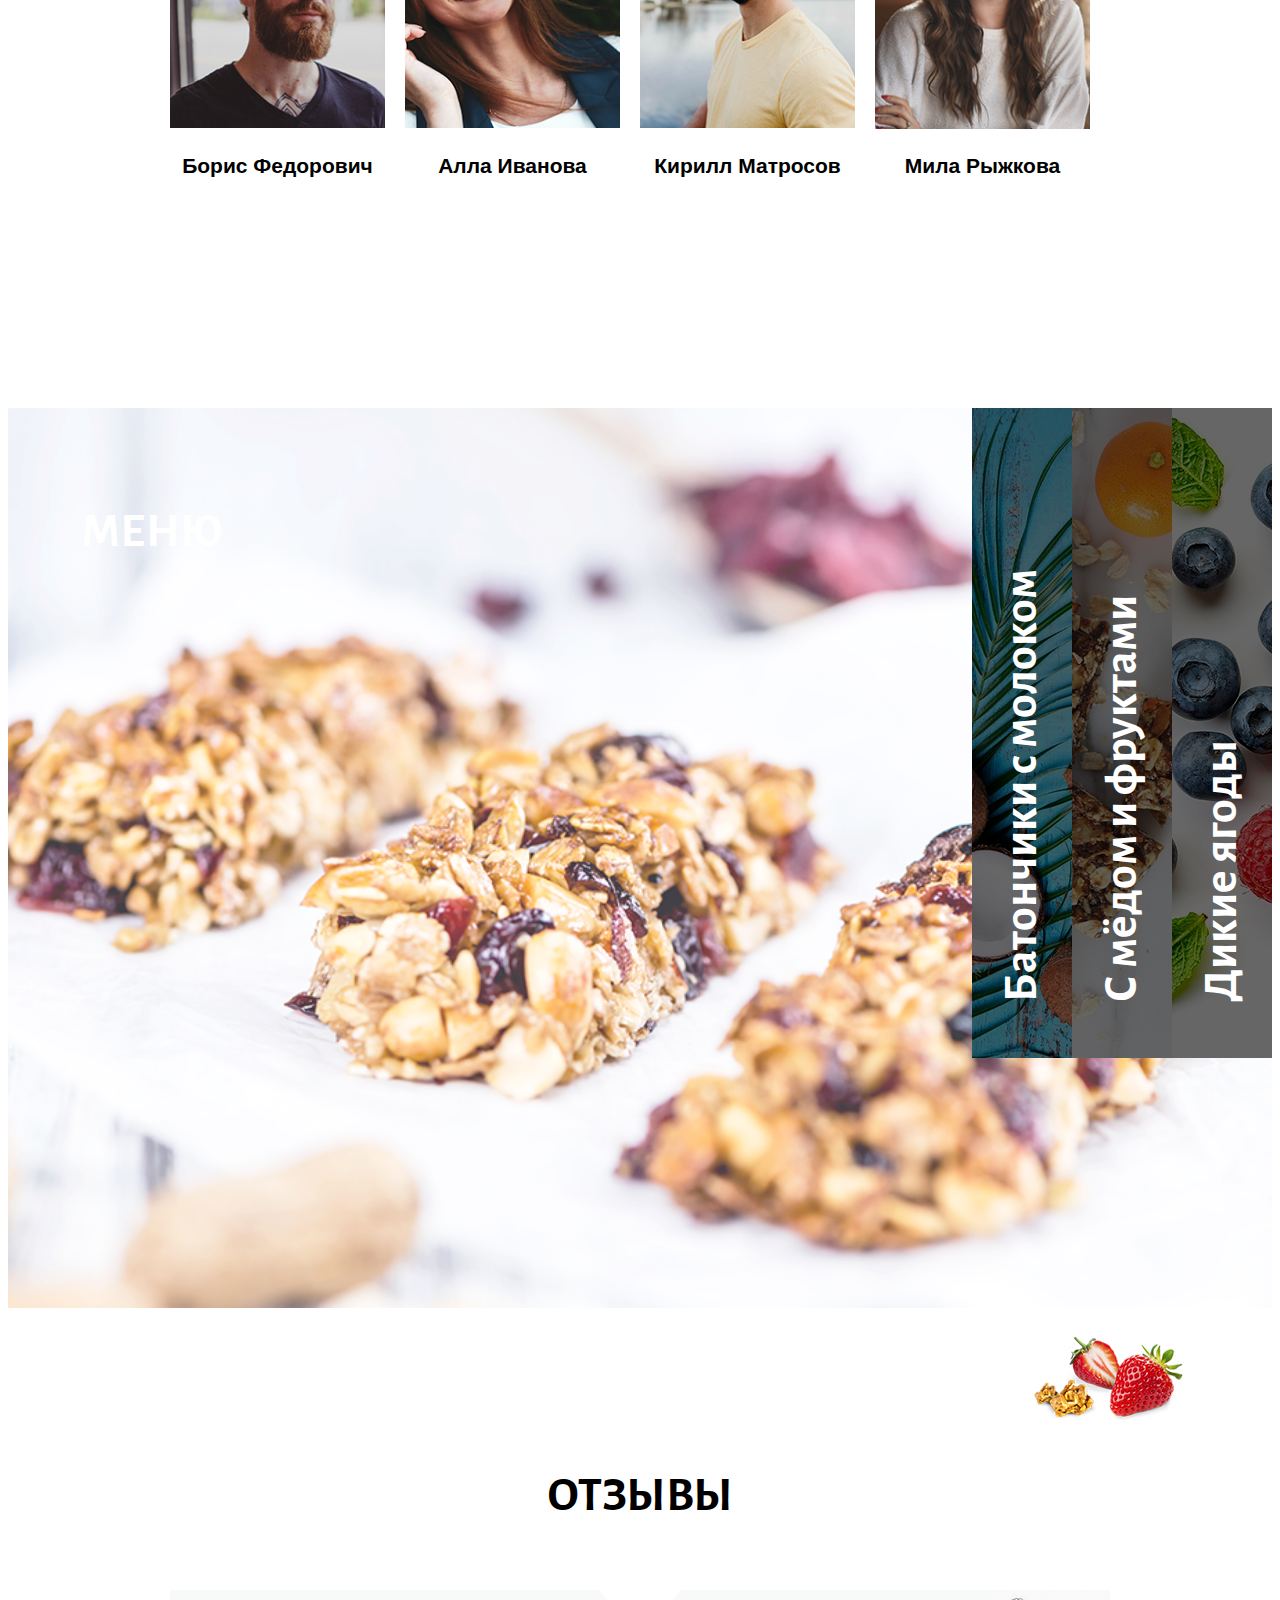
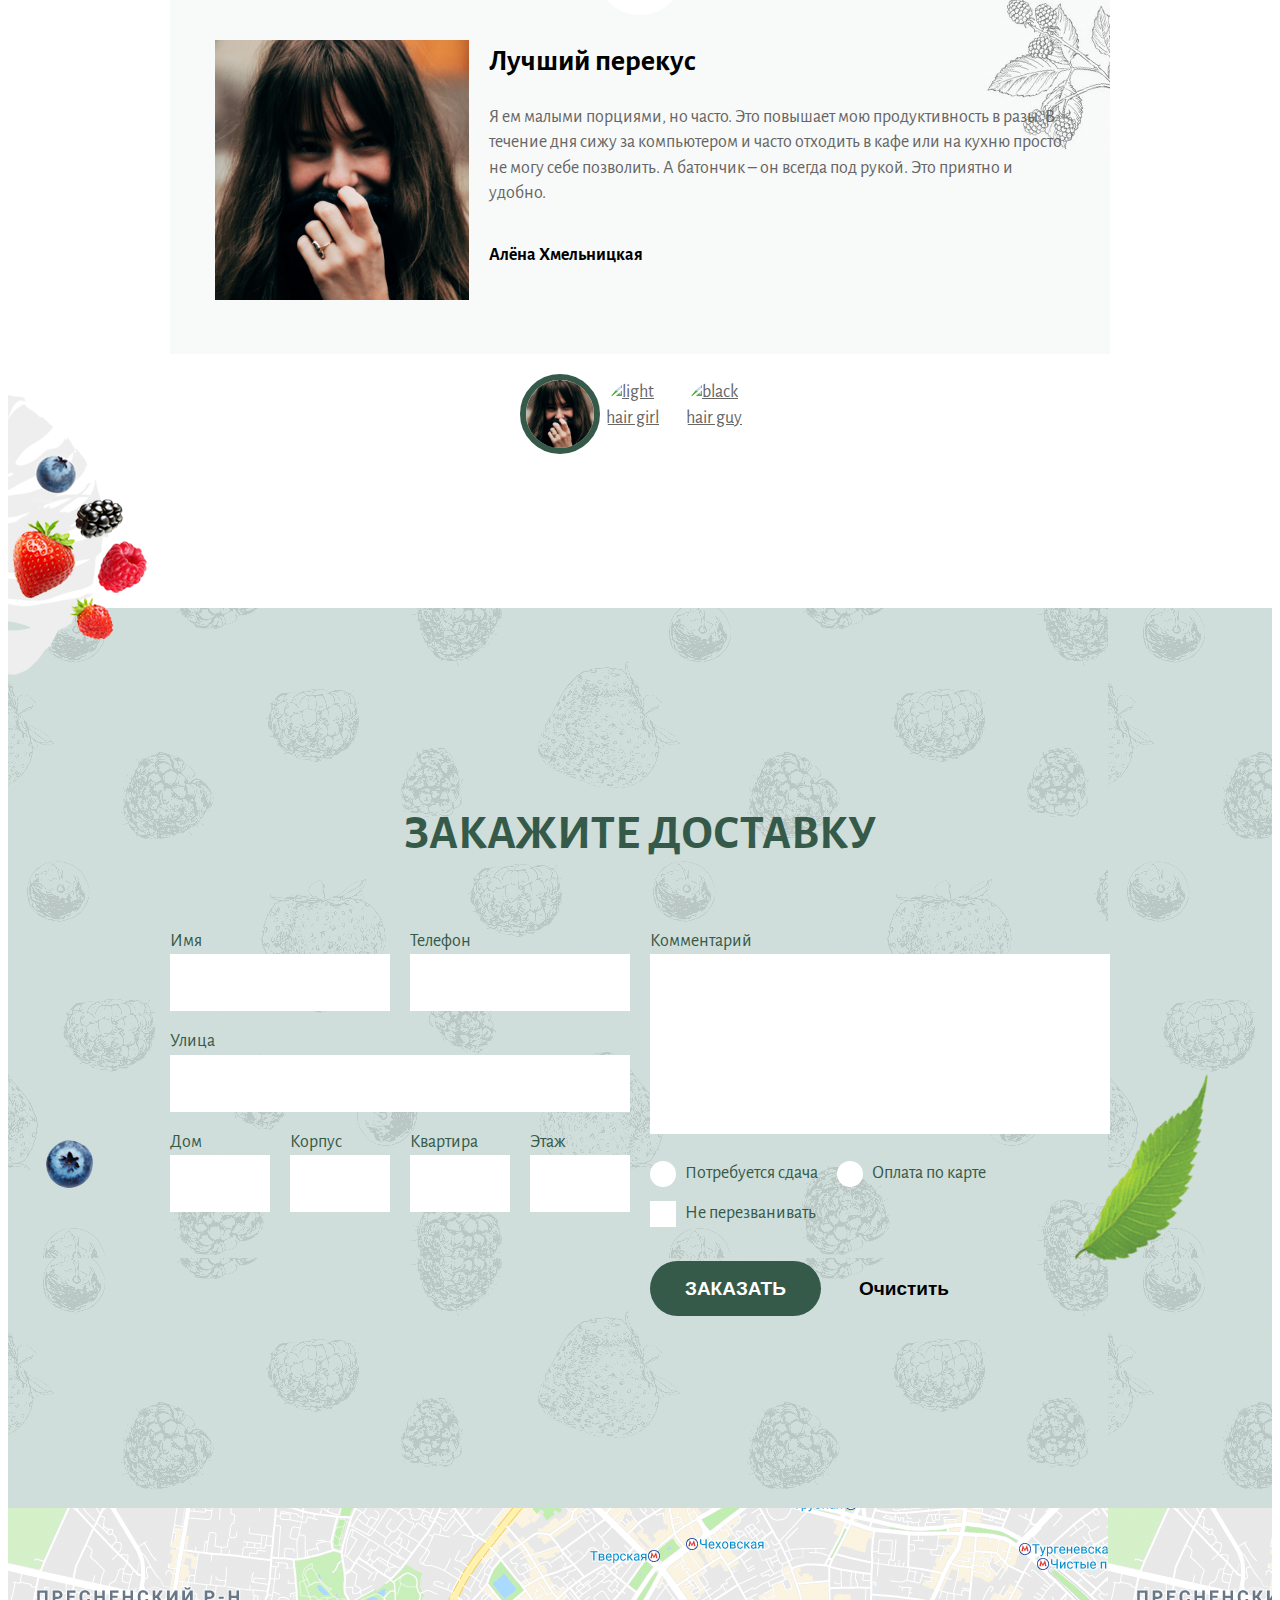
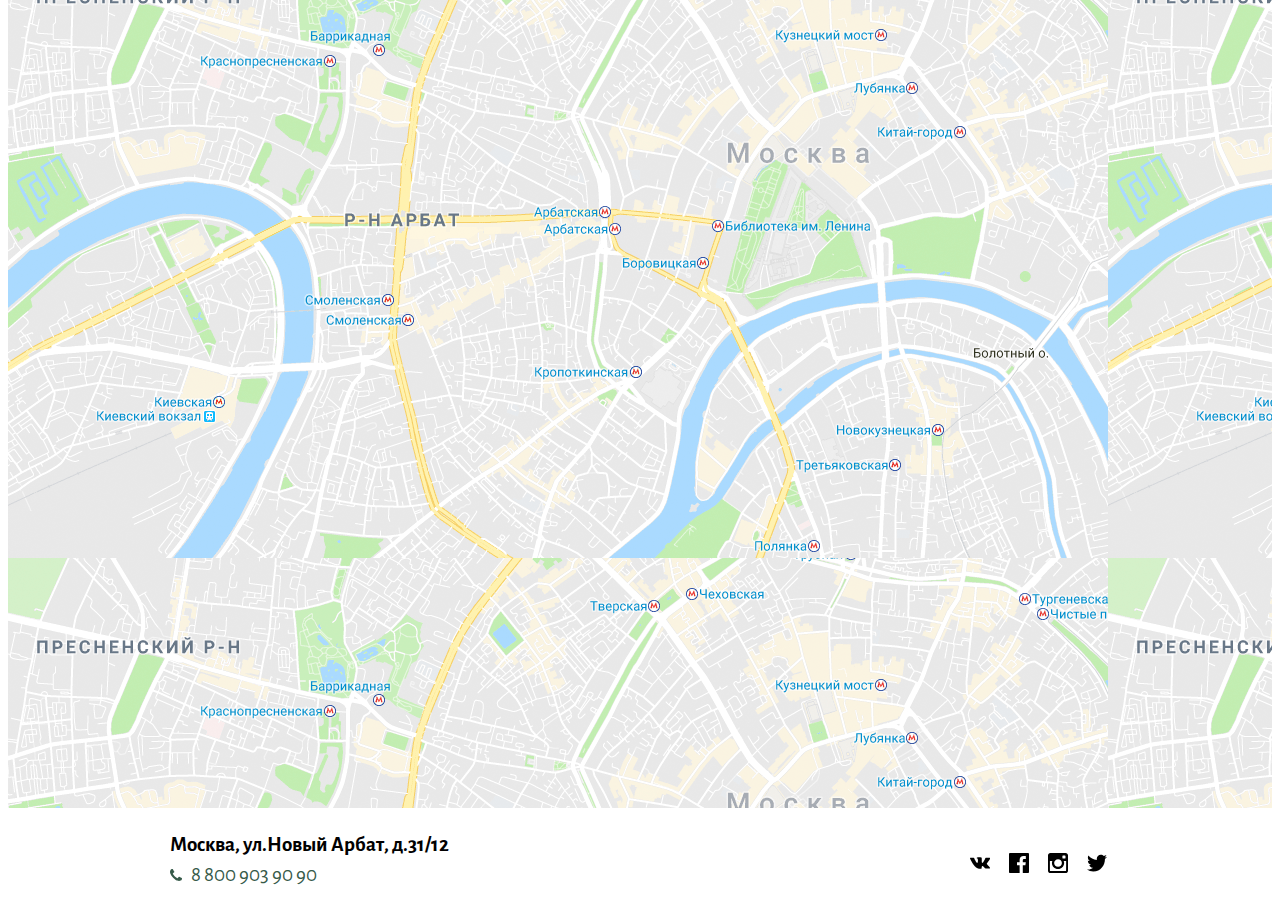
==== commit 2c1fdd60: "acc" ====
--- a/index.html
+++ b/index.html
@@ -159,7 +159,7 @@
                     </ul>
                 </div>
             </section>
-            <section class="section slider" id="items">
+            <section class="section section__slider">
                 <div class="container section__slider">
                     <div class="button">
                         <button class="button__arrow button__left" id="left">
@@ -169,7 +169,7 @@
                         </button>
                     </div>
                     <div class="display">
-                        <ul class="items">
+                        <ul class="items" id="items">
                             <li class="item">
                                 <div class="display__pic">
                                     <img src="./img/icons/chocoleafs.png" alt="chocco leafs">
@@ -503,75 +503,84 @@
                     </ul>
                 </div>
             </section>
-            <section class="section accordeon" id="acc-menu">
-                <div class="container">
-                    <div class="section__title">Меню</div>
-                    <ul class="accordeon__list" data-list>
-                        <li class="accordeon__item active">
-                            <a href="#" class="accordeon__trigger" data-trigger="active">
-                                <img src="./img/icons/11.jpg" alt="">
-                                <span class="accordeon__title">Батончики с молоком</span>
-                            </a>
-                            <div class="accordeon__wrap">
-                                <div class="accordeon__content">
-                                    <p class="accordeon__text">Рекомендуем употреблять батончики вместе с кокосовым или
-                                        миндальным молоком. Так и вкуснее, и полезнее.
-                                        Ну чего ещё хотеть от жизни? Батончик – он твой лучший друг и радует всех
-                                        вокруг. Как
-                                        классно, что можно питаться полезно и вкусно, а не как попало. Бабуля, конечно,
-                                        за такую
-                                        еду не похвалит, но кто её будет спрашивать – никто. Надо бы, кстати, бабулю
-                                        поздравить
-                                        с днём Победы.
-                                    </p>
-                                    <a href="#" class="close accordeon__close">x</a>
-                                </div>
-                            </div>
-                        </li>
-                        <li class="accordeon__item">
-                            <a href="#" class="accordeon__trigger" data-trigger="active">
-                                <img src="./img/icons/22.jpg" alt="">
-                                <span class="accordeon__title">С мёдом и фруктами</span>
-                            </a>
-                            <div class="accordeon__wrap">
-                                <div class="accordeon__content">
-                                    <p class="accordeon__text">Рекомендуем употреблять батончики вместе с кокосовым или
-                                        миндальным молоком. Так и вкуснее, и полезнее.
-                                        Ну чего ещё хотеть от жизни? Батончик – он твой лучший друг и радует всех
-                                        вокруг. Как
-                                        классно, что можно питаться полезно и вкусно, а не как попало. Бабуля, конечно,
-                                        за такую
-                                        еду не похвалит, но кто её будет спрашивать – никто. Надо бы, кстати, бабулю
-                                        поздравить
-                                        с днём Победы.
-                                    </p>
-                                    <a href="#" class="close accordeon__close">x</a>
-                                </div>
-                            </div>
-                        </li>
-                        <li class="accordeon__item">
-                            <a href="#" class="accordeon__trigger" data-trigger="active">
-                                <img src="./img/icons/33.jpg" alt="">
-                                <span class="accordeon__title">Дикие ягоды</span>
-                            </a>
-                            <div class="accordeon__wrap">
-                                <div class="accordeon__content">
-                                    <p class="accordeon__text">Рекомендуем употреблять батончики вместе с кокосовым или
-                                        миндальным молоком. Так и вкуснее, и полезнее.
-                                        Ну чего ещё хотеть от жизни? Батончик – он твой лучший друг и радует всех
-                                        вокруг. Как
-                                        классно, что можно питаться полезно и вкусно, а не как попало. Бабуля, конечно,
-                                        за такую
-                                        еду не похвалит, но кто её будет спрашивать – никто. Надо бы, кстати, бабулю
-                                        поздравить
-                                        с днём Победы.
-                                    </p>
-                                    <a href="#" class="close accordeon__close">x</a>
-                                </div>
-                            </div>
-                        </li>
-                    </ul>
-                </div>
+            <section class="section products-menu-section">
+                <h1 class="section__title products-menu-section__title">Меню</h1>
+                <ul class="products-menu">
+                    <li class="products-menu__item">
+                        <a href="#" class="products-menu__title">
+                            <img src="./img/icons/11.jpg" alt="" class="products-menu__image">
+                            <div class="products-menu__text">Батончики с молоком</div>
+                        </a>
+                        <div class="products-menu__content">
+                            <div class="products-menu__container">
+                                <button class="products-menu__close" type="button">
+                                    <img src="./img/icons/cross.png" alt="" class="products-menu__close-icon">
+                                </button>
+                                <div class="products-menu__content-text">
+                                    Рекомендуем употреблять батончики вместе с кокосовым или
+                                    миндальным молоком. Так и вкуснее, и полезнее.
+                                    Ну чего ещё хотеть от жизни? Батончик – он твой лучший друг и радует всех
+                                    вокруг. Как
+                                    классно, что можно питаться полезно и вкусно, а не как попало. Бабуля, конечно,
+                                    за такую
+                                    еду не похвалит, но кто её будет спрашивать – никто. Надо бы, кстати, бабулю
+                                    поздравить
+                                    с днём Победы.
+
+                                </div>
+                            </div>
+                        </div>
+                    </li>
+                    <li class="products-menu__item">
+                        <a href="#" class="products-menu__title">
+                            <img src="./img/icons/22.jpg" alt="" class="products-menu__image">
+                            <div class="products-menu__text">С мёдом и фруктами</div>
+                        </a>
+                        <div class="products-menu__content">
+                            <div class="products-menu__container">
+                                <button class="products-menu__close" type="button">
+                                    <img src="./img/icons/cross.png" alt="" class="products-menu__close-icon">
+                                </button>
+                                <div class="products-menu__content-text">
+                                    Рекомендуем употреблять батончики вместе с кокосовым или
+                                    миндальным молоком. Так и вкуснее, и полезнее.
+                                    Ну чего ещё хотеть от жизни? Батончик – он твой лучший друг и радует всех
+                                    вокруг. Как
+                                    классно, что можно питаться полезно и вкусно, а не как попало. Бабуля, конечно,
+                                    за такую
+                                    еду не похвалит, но кто её будет спрашивать – никто. Надо бы, кстати, бабулю
+                                    поздравить
+                                    с днём Победы.
+
+                                </div>
+                            </div>
+                        </div>
+                    </li>
+                    <li class="products-menu__item">
+                        <a href="#" class="products-menu__title">
+                            <img src="./img/icons/33.jpg" alt="" class="products-menu__image">
+                            <div class="products-menu__text">Дикие ягоды</div>
+                        </a>
+                        <div class="products-menu__content">
+                            <div class="products-menu__container">
+                                <button class="products-menu__close" type="button">
+                                    <img src="./img/icons/cross.png" alt="" class="products-menu__close-icon">
+                                </button>
+                                <div class="products-menu__content-text">
+                                    Рекомендуем употреблять батончики вместе с кокосовым или
+                                    миндальным молоком. Так и вкуснее, и полезнее.
+                                    Ну чего ещё хотеть от жизни? Батончик – он твой лучший друг и радует всех
+                                    вокруг. Как
+                                    классно, что можно питаться полезно и вкусно, а не как попало. Бабуля, конечно,
+                                    за такую
+                                    еду не похвалит, но кто её будет спрашивать – никто. Надо бы, кстати, бабулю
+                                    поздравить
+                                    с днём Победы.
+                                </div>
+                            </div>
+                        </div>
+                    </li>
+                </ul>
             </section>
             <section class="section reviews__section">
                 <div class="container">
@@ -835,6 +844,7 @@
     <script src="./js/tabs.js"></script>
     <script src="./js/modal.js"></script>
     <script src="./js/slider2.js"></script>
+    <script src="./js/acco.js"></script>
 
 </body>
 
--- a/css/components/main.css
+++ b/css/components/main.css
@@ -341,7 +341,6 @@
 .section__slider {
   display: flex;
   align-items: center;
-  justify-content: center;
 }
 
 .headline {
@@ -660,20 +659,6 @@
 
 .slider {
   background-color: #f8faf9;
-}
-
-.items {
-  position: relative;
-  right: 0;
-  transition: right 0.3s;
-}
-
-.item {
-  display: flex;
-  align-items: center;
-  justify-content: center;
-  width: 100%;
-  height: 100%;
 }
 
 .button__arrow {
@@ -823,7 +808,7 @@
 .reviews__section::before {
   content: url("../../img/icons/berryleaf.png");
   position: absolute;
-  top: 55%;
+  top: 71%;
   left: 0;
 }
 @media screen and (max-width: 768px) {
@@ -836,7 +821,7 @@
   content: url("../../img/icons/strawberry.png");
   position: absolute;
   right: 7%;
-  top: 57%;
+  top: 62%;
 }
 @media screen and (max-width: 768px) {
   .reviews__section::after {
@@ -1451,72 +1436,103 @@
   color: #000;
 }
 
-.accordeon {
-  background: url("../../img/bg.png"), #000;
-  background-size: cover;
-}
-
-.accordeon__list {
-  position: absolute;
+.products-menu {
+  position: absolute;
+  right: 0;
   top: 0;
-  right: 0;
-  left: 0;
   bottom: 0;
+  display: flex;
+}
+
+.products-menu-section {
+  background: url("../../img/icons/bg.png") center center/cover no-repeat;
+  position: relative;
+}
+
+.products-menu-section__title {
+  text-align: left;
+  position: absolute;
+  top: 5rem;
+  left: 4.0555555556rem;
+  color: white;
+}
+
+.products-menu__item {
   height: 100%;
-  display: flex;
-}
-
-.accordeon__item {
-  height: 100%;
-  display: flex;
-}
-
-.accordeon__trigger {
-  display: flex;
-  width: 100px;
+}
+
+.products-menu__text {
+  transform: rotate(-90deg);
+  color: #fff;
+  font-size: 2.6666666667rem;
+  font-weight: 700;
+  position: absolute;
+  bottom: 11%;
+  white-space: nowrap;
+  width: 100%;
+}
+
+.products-menu__title {
+  position: relative;
+  width: 5.5555555556rem;
+  display: flex;
   background-position: left bottom;
-  background-size: cover;
   justify-content: center;
   align-items: flex-end;
   text-decoration: none;
-  padding-bottom: 40px;
-}
-
-.accordeon__title {
+}
+.products-menu__title:after {
+  content: "";
+  display: block;
+  top: 0;
+  bottom: 0;
+  right: 0;
+  left: 0;
+  position: absolute;
+}
+
+.products-menu__content {
+  background: #3d3f41;
+  width: 0;
+  position: relative;
+  overflow: hidden;
+  transition: width 0.7s;
+  opacity: 0.93;
+}
+
+.products-menu__container {
+  padding: 2.2222222222rem 4.0555555556rem 2.5rem 1.4444444444rem;
+}
+
+.products-menu__close {
+  position: absolute;
+  top: 1.1111111111rem;
+  right: 1.3888888889rem;
+  border: none;
+  background: transparent;
+}
+
+.products-menu__content-text {
+  min-width: 35rem;
+  padding: 2.7777777778rem 7.0555555556rem 2.7777777778rem 1.5rem;
+  overflow-y: auto;
   color: #ffffff;
-  font-size: 48px;
-  font-weight: 700;
-  transform: rotate(-90deg);
-  white-space: nowrap;
-  width: 100%;
-}
-
-.accordeon__wrap {
-  width: 0;
-  overflow: hidden;
-  transition: 1s;
-}
-
-.active .accordeon__wrap {
-  width: 630px;
-}
-
-.accordeon__content {
-  min-width: 630px;
-  padding: 50px 127px 50px 27px;
-  overflow-y: auto;
-  background-color: rgba(51, 53, 55, 0.93);
-  color: #ffffff;
-  font-size: 16px;
+  font-size: 0.8888888889rem;
   font-weight: 400;
-  line-height: 23.97px;
   position: relative;
   height: 100%;
 }
 
-.accordeon__close {
-  position: absolute;
-  right: 32px;
-  top: 26px;
-  color: #fff;
+.item {
+  align-items: center;
+  justify-content: center;
+  display: flex;
+  flex: 0 0 58%;
+}
+
+.items {
+  display: flex;
+  position: relative;
+  transition: right 0.3s;
+  right: 0;
 }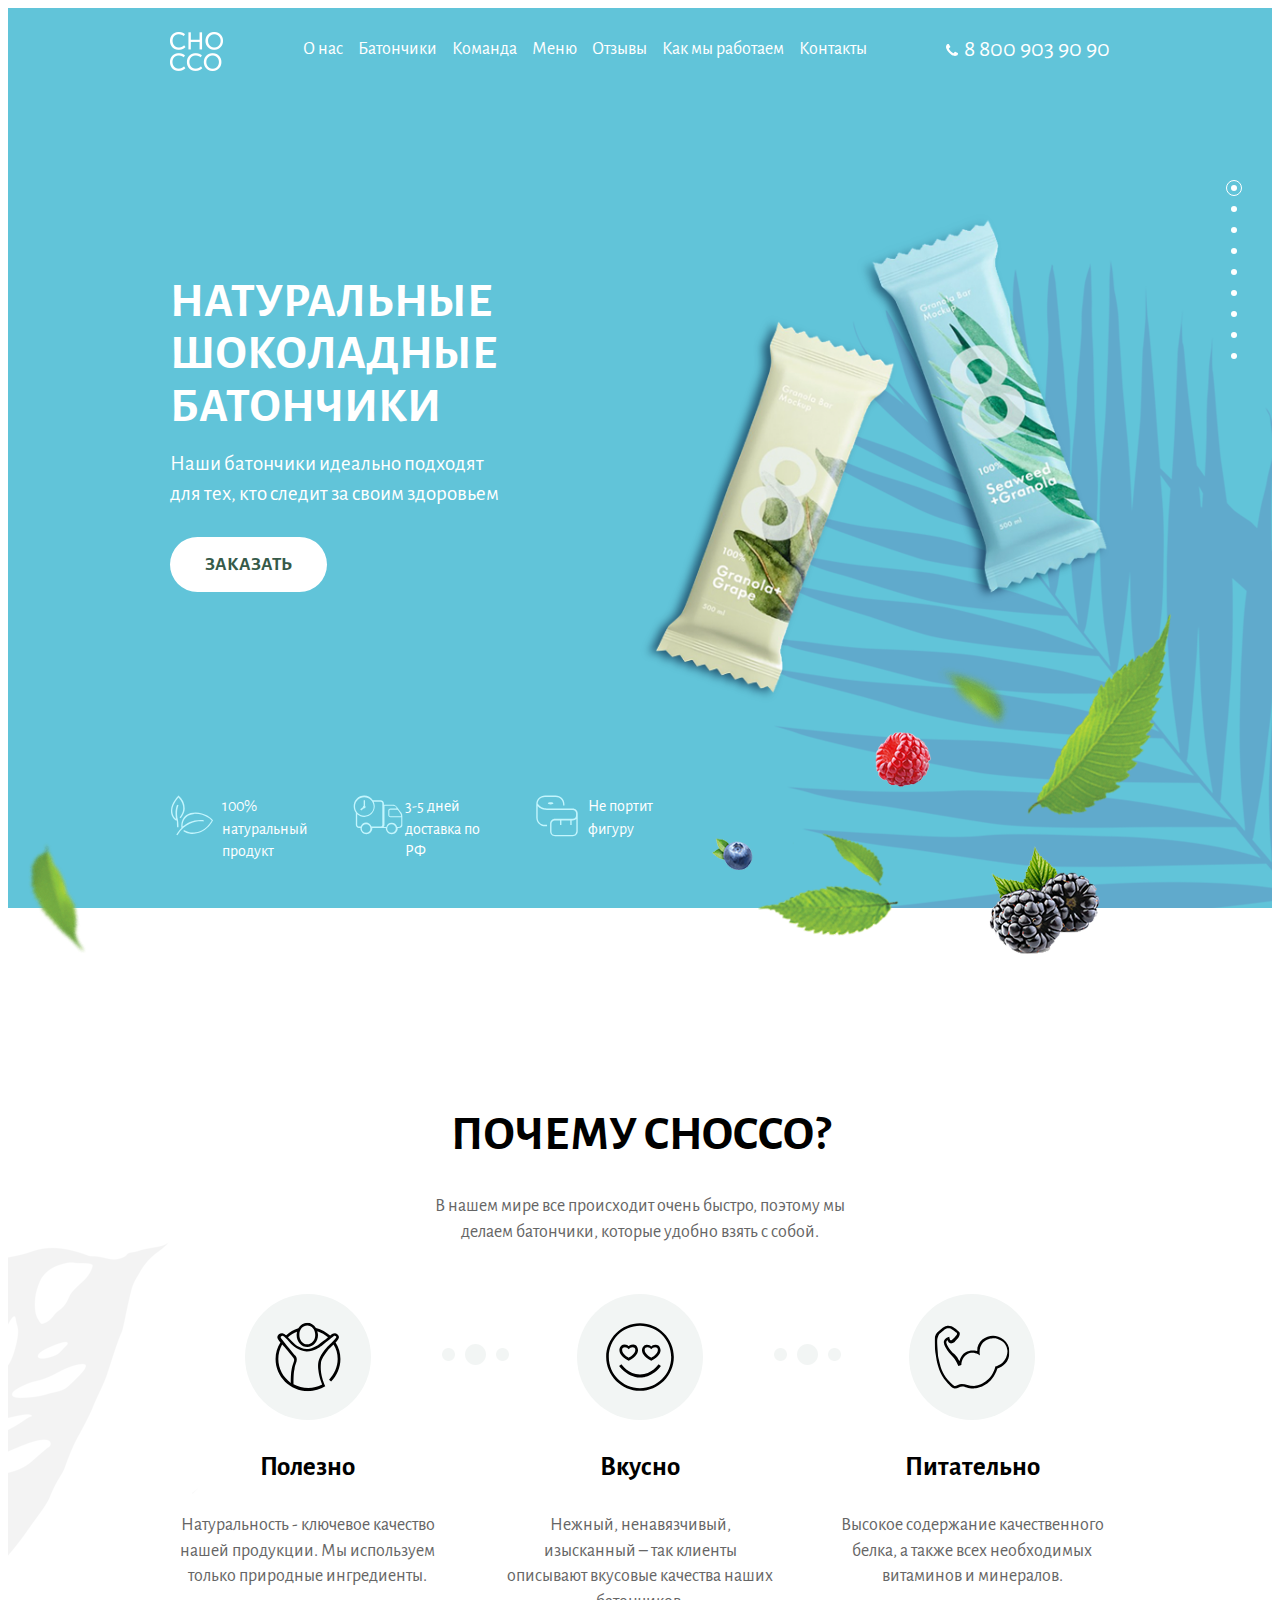
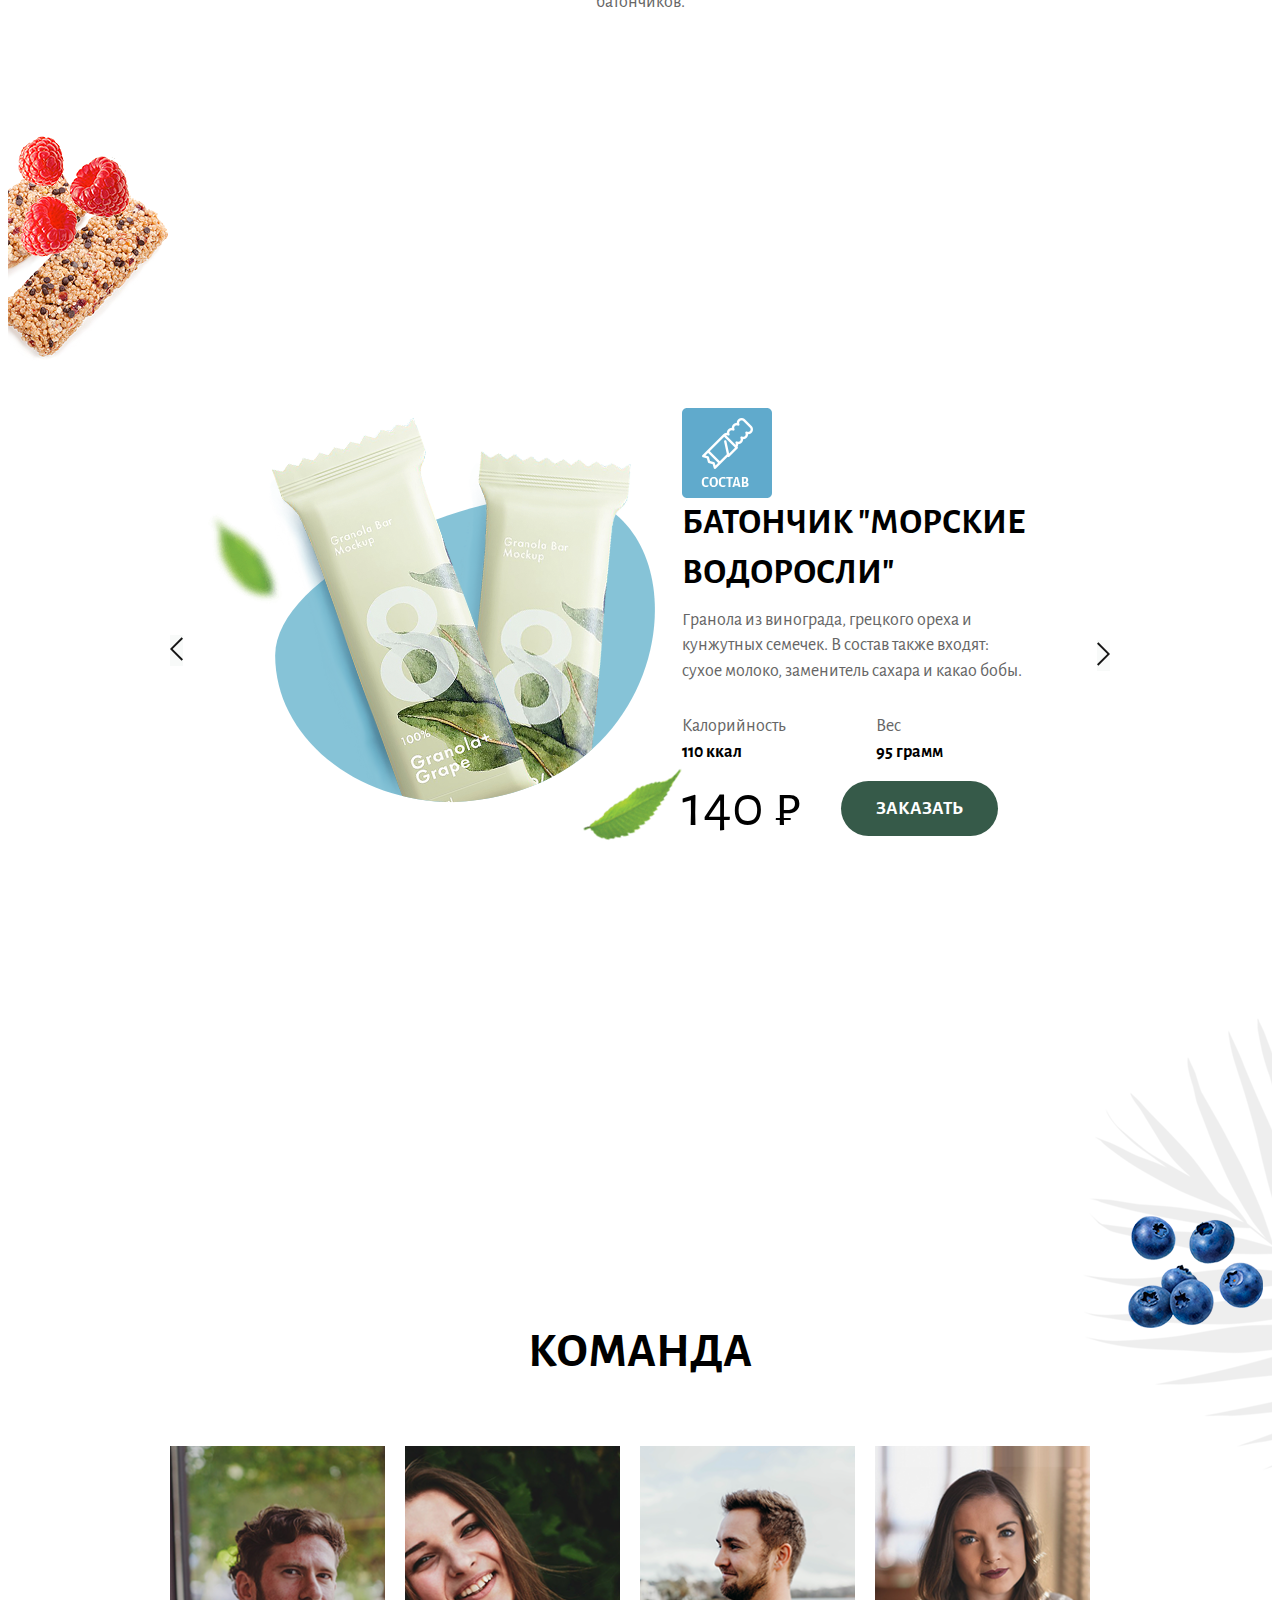
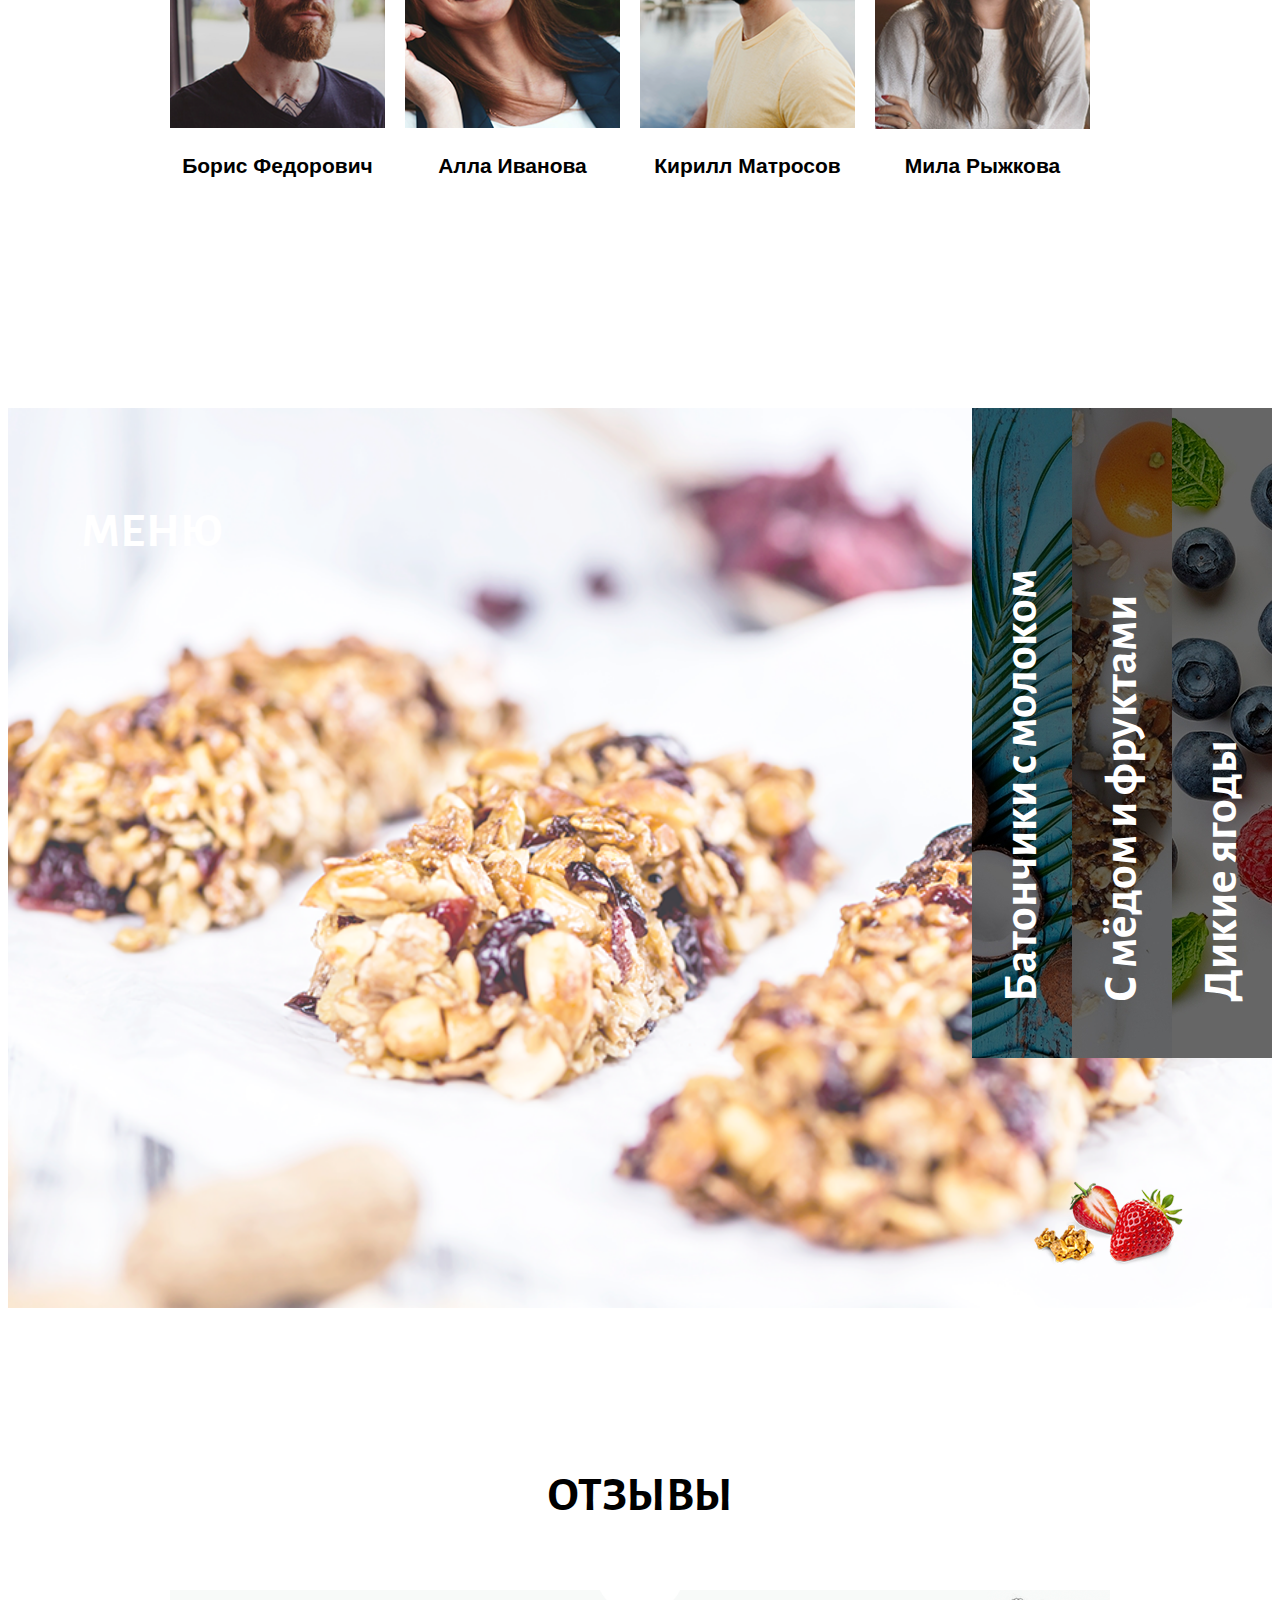
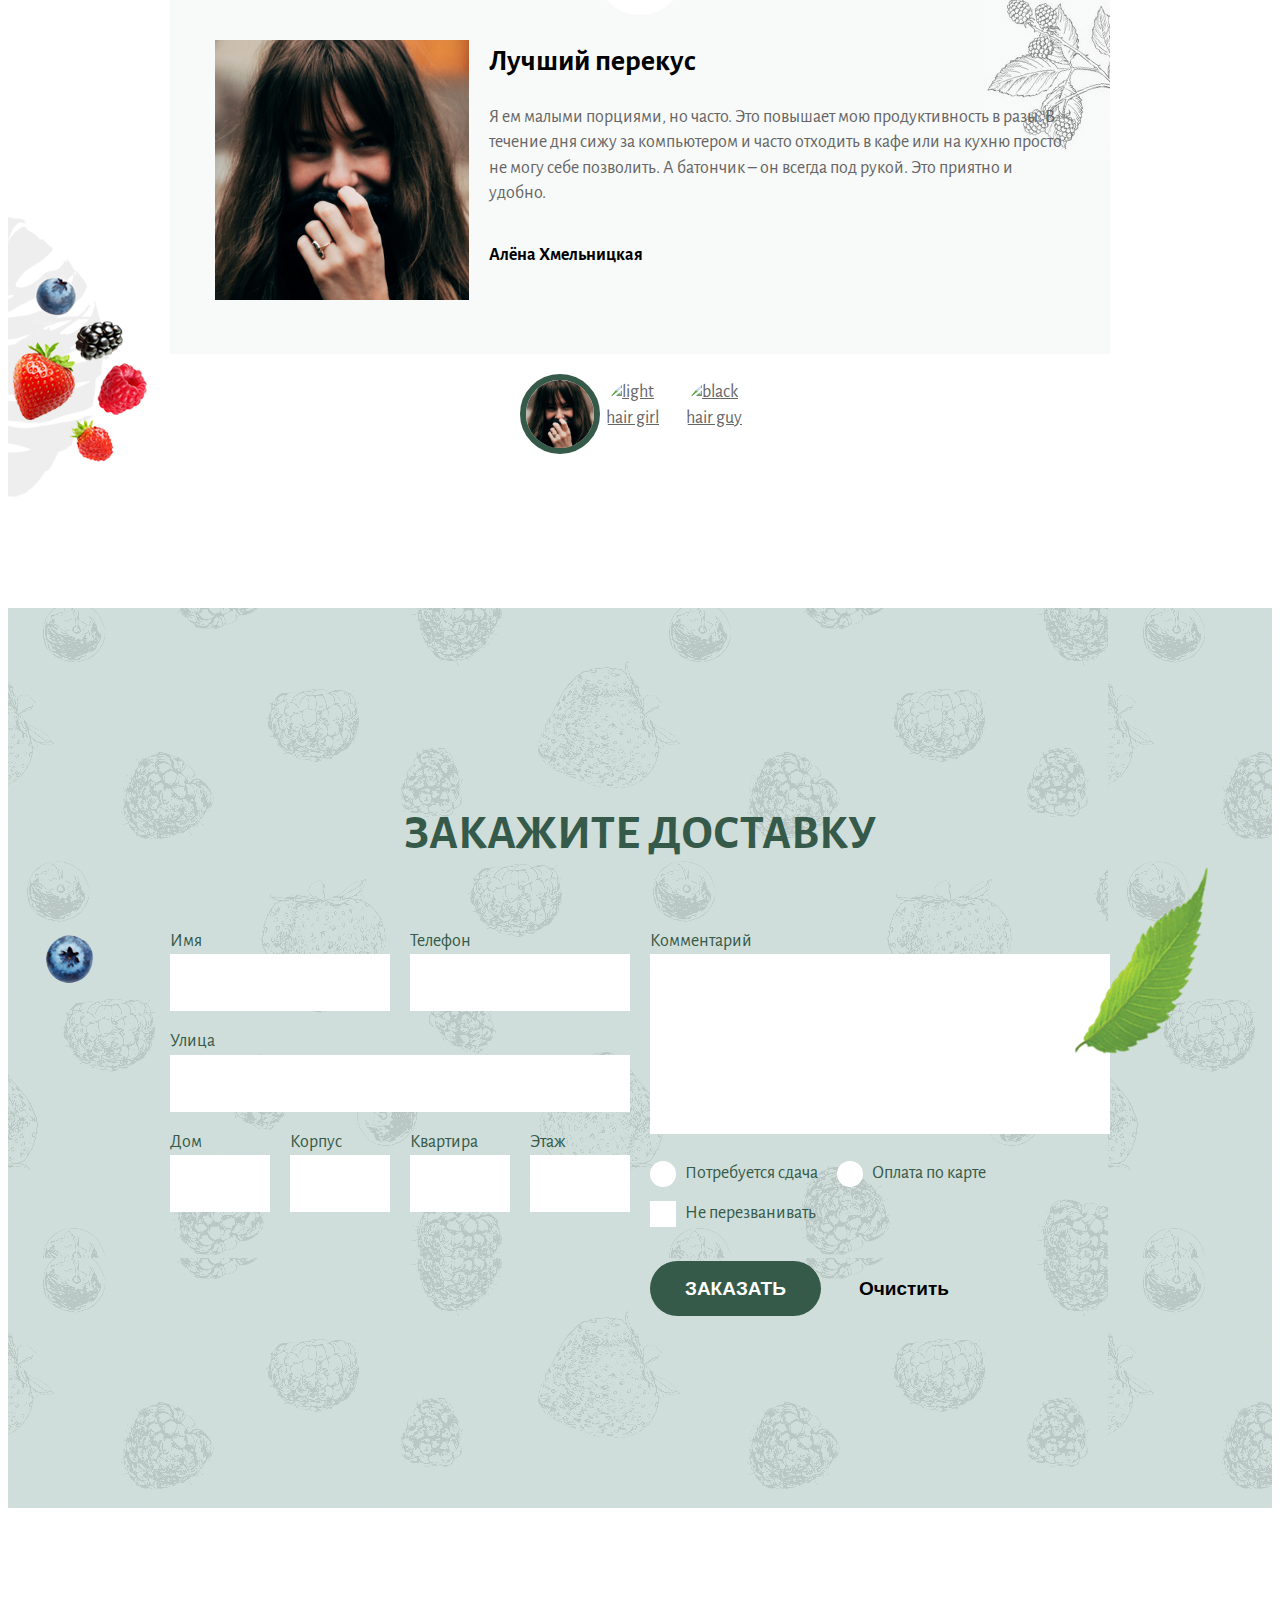
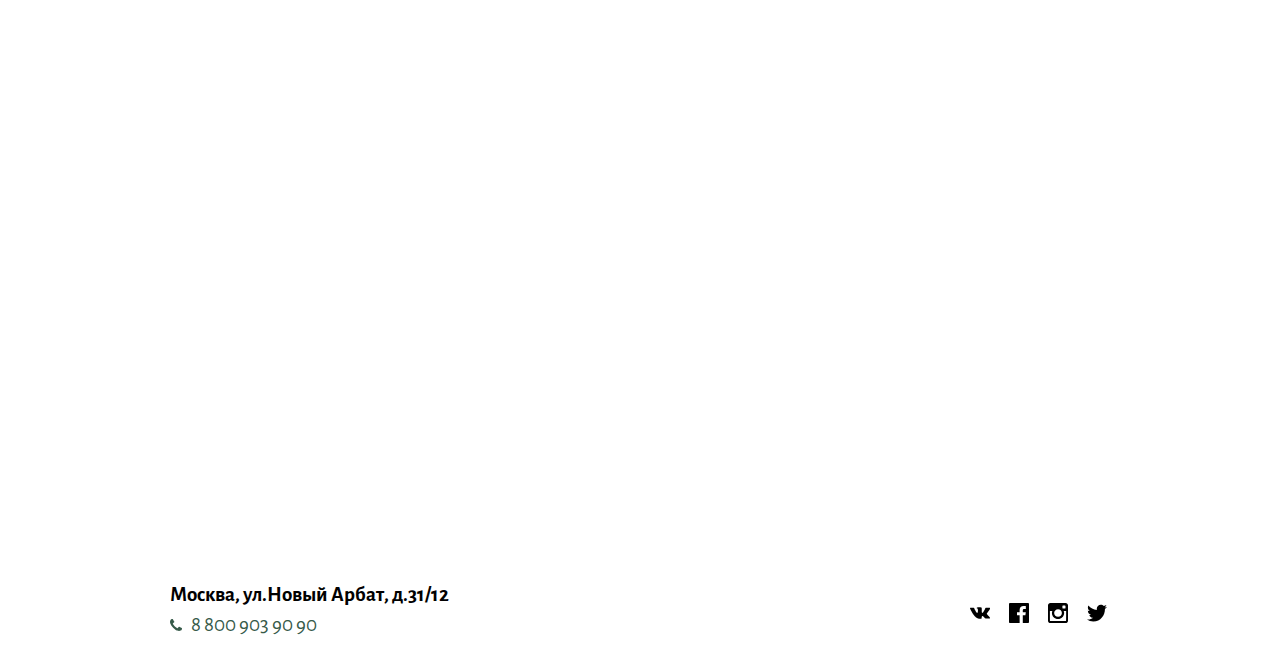
==== commit 3ffb7ddd: "map" ====
--- a/index.html
+++ b/index.html
@@ -507,7 +507,7 @@
                 <h1 class="section__title products-menu-section__title">Меню</h1>
                 <ul class="products-menu">
                     <li class="products-menu__item">
-                        <a href="#" class="products-menu__title">
+                        <a href="" class="products-menu__title">
                             <img src="./img/icons/11.jpg" alt="" class="products-menu__image">
                             <div class="products-menu__text">Батончики с молоком</div>
                         </a>
@@ -532,7 +532,7 @@
                         </div>
                     </li>
                     <li class="products-menu__item">
-                        <a href="#" class="products-menu__title">
+                        <a href="" class="products-menu__title">
                             <img src="./img/icons/22.jpg" alt="" class="products-menu__image">
                             <div class="products-menu__text">С мёдом и фруктами</div>
                         </a>
@@ -557,7 +557,7 @@
                         </div>
                     </li>
                     <li class="products-menu__item">
-                        <a href="#" class="products-menu__title">
+                        <a href="" class="products-menu__title">
                             <img src="./img/icons/33.jpg" alt="" class="products-menu__image">
                             <div class="products-menu__text">Дикие ягоды</div>
                         </a>
@@ -749,7 +749,9 @@
                     </form>
                 </div>
             </section>
-            <section class="section map-section"></section>
+            <section class="section map-section">
+                <div id="map"></div>
+            </section>
         </div>
         <footer class="footer">
             <div class="container footer__container">
@@ -839,13 +841,15 @@
     <script src="https://code.jquery.com/jquery-3.5.1.min.js"
         integrity="sha256-9/aliU8dGd2tb6OSsuzixeV4y/faTqgFtohetphbbj0=" crossorigin="anonymous"></script>
     <script src="https://cdn.jsdelivr.net/gh/fancyapps/fancybox@3.5.7/dist/jquery.fancybox.min.js"></script>
+    <script src="https://api-maps.yandex.ru/2.1/?lang=ru_RU" type="text/javascript">
+    </script>
     <script src="./js/chocco.js"></script>
     <script src="./js/team.js"></script>
     <script src="./js/tabs.js"></script>
     <script src="./js/modal.js"></script>
     <script src="./js/slider2.js"></script>
     <script src="./js/acco.js"></script>
-
+    <script src="./js/map.js"></script>
 </body>
 
 </html>--- a/css/components/main.css
+++ b/css/components/main.css
@@ -1331,7 +1331,8 @@
 }
 
 .map-section {
-  background: url(../../img/icons/map.png);
+  width: 100%;
+  height: 100%;
 }
 
 .footer {
@@ -1497,7 +1498,6 @@
   position: relative;
   overflow: hidden;
   transition: width 0.7s;
-  opacity: 0.93;
 }
 
 .products-menu__container {
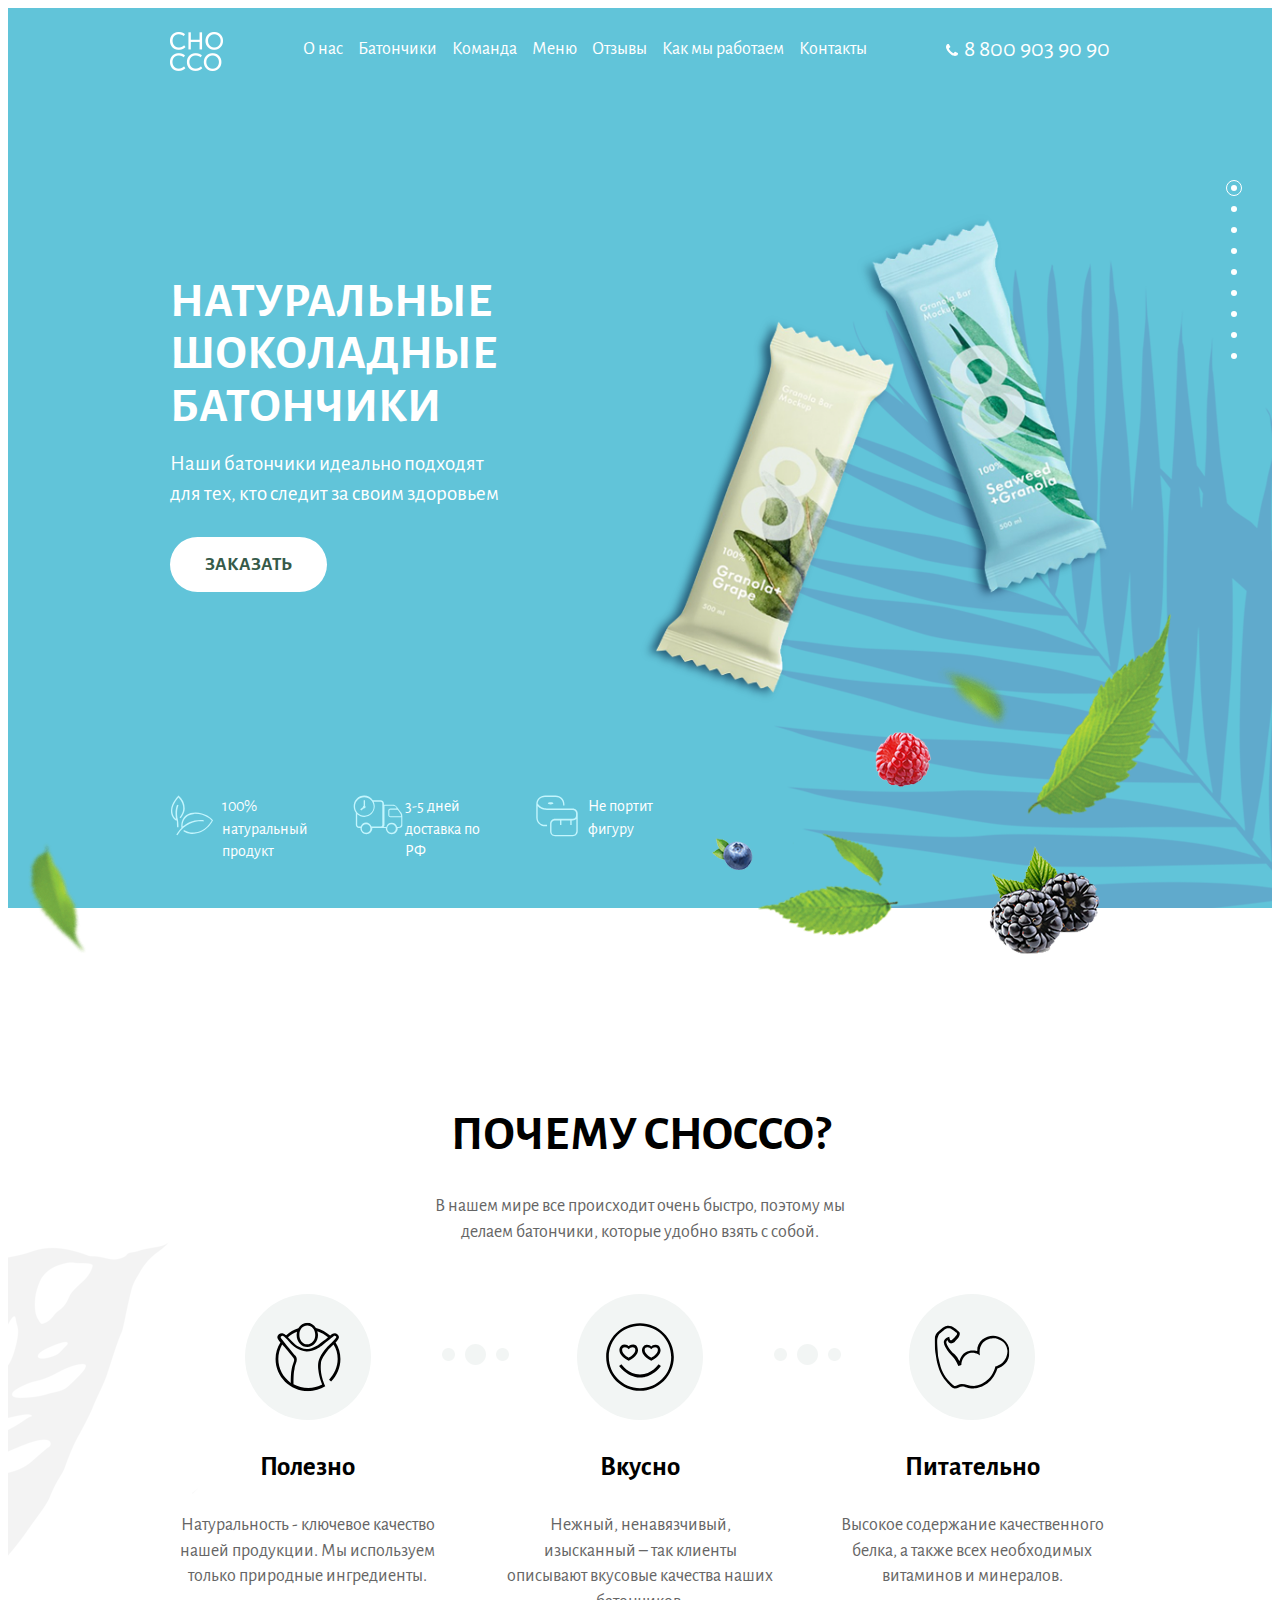
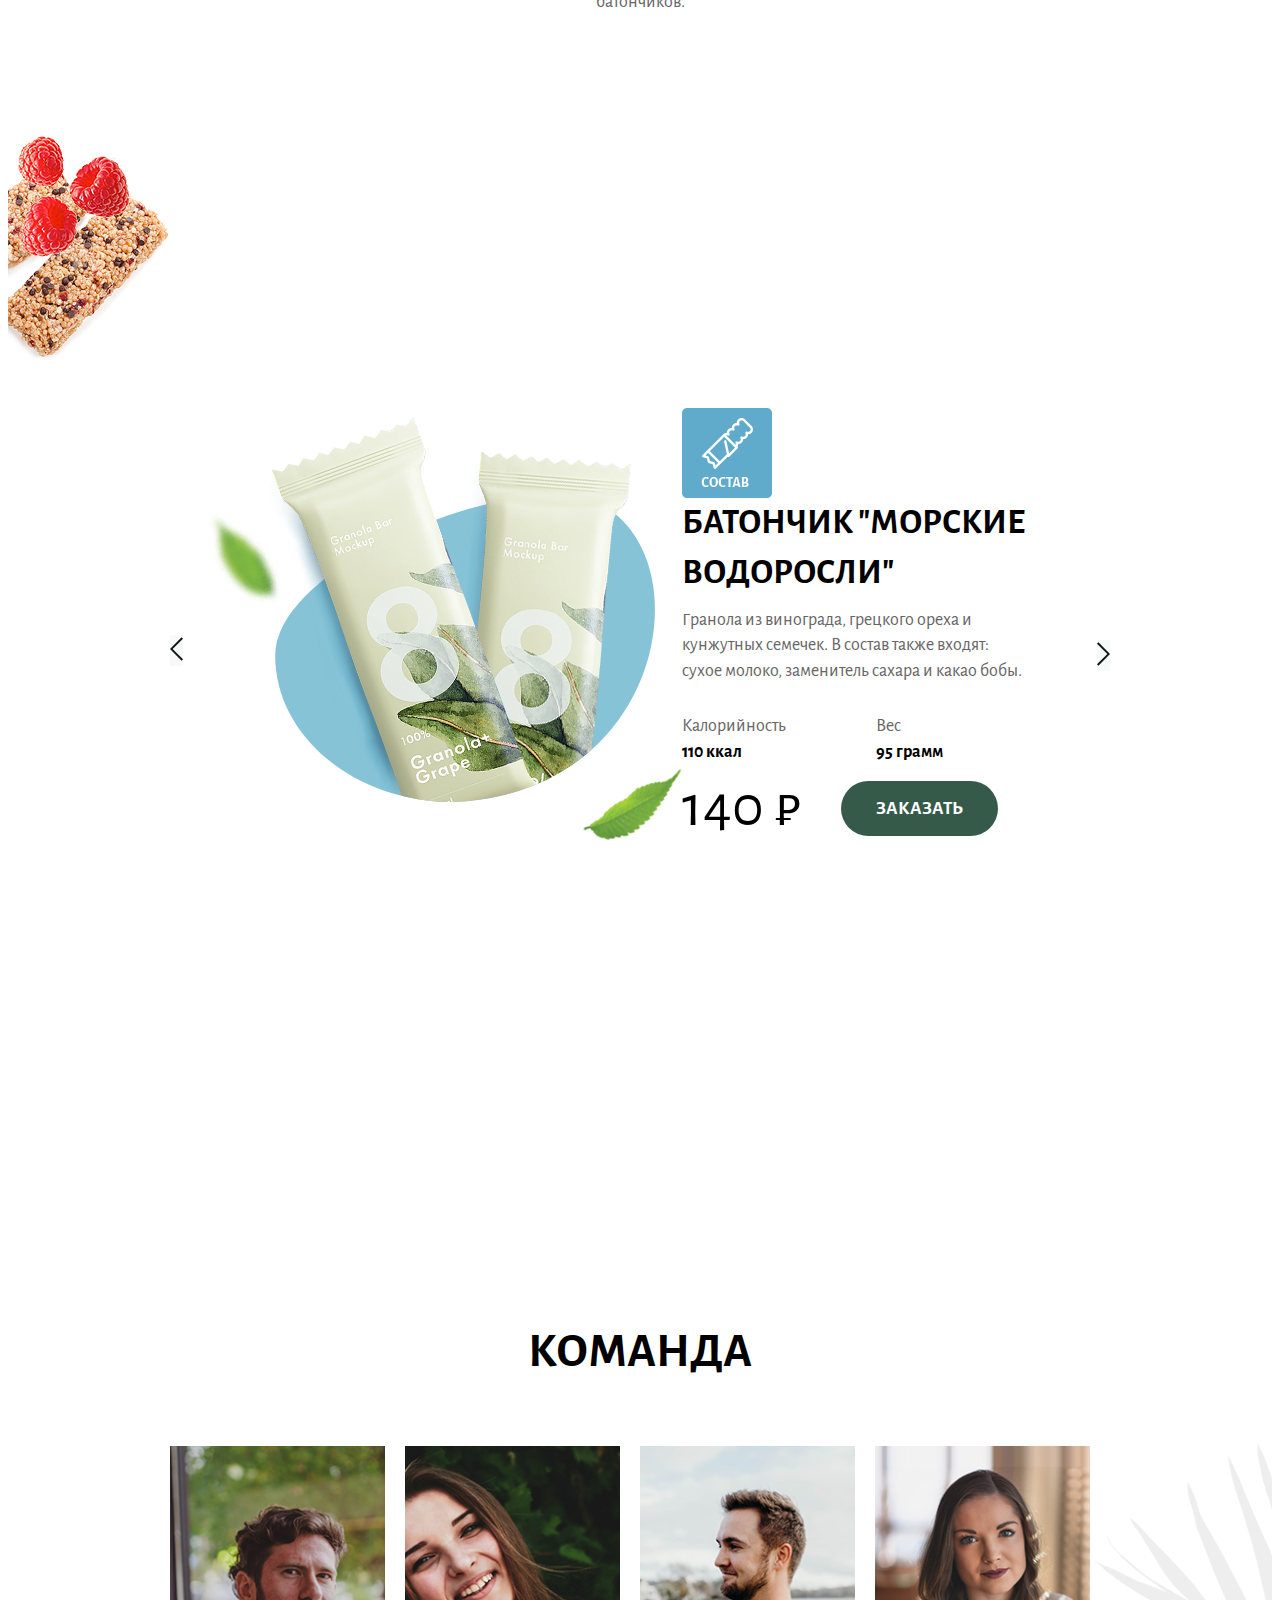
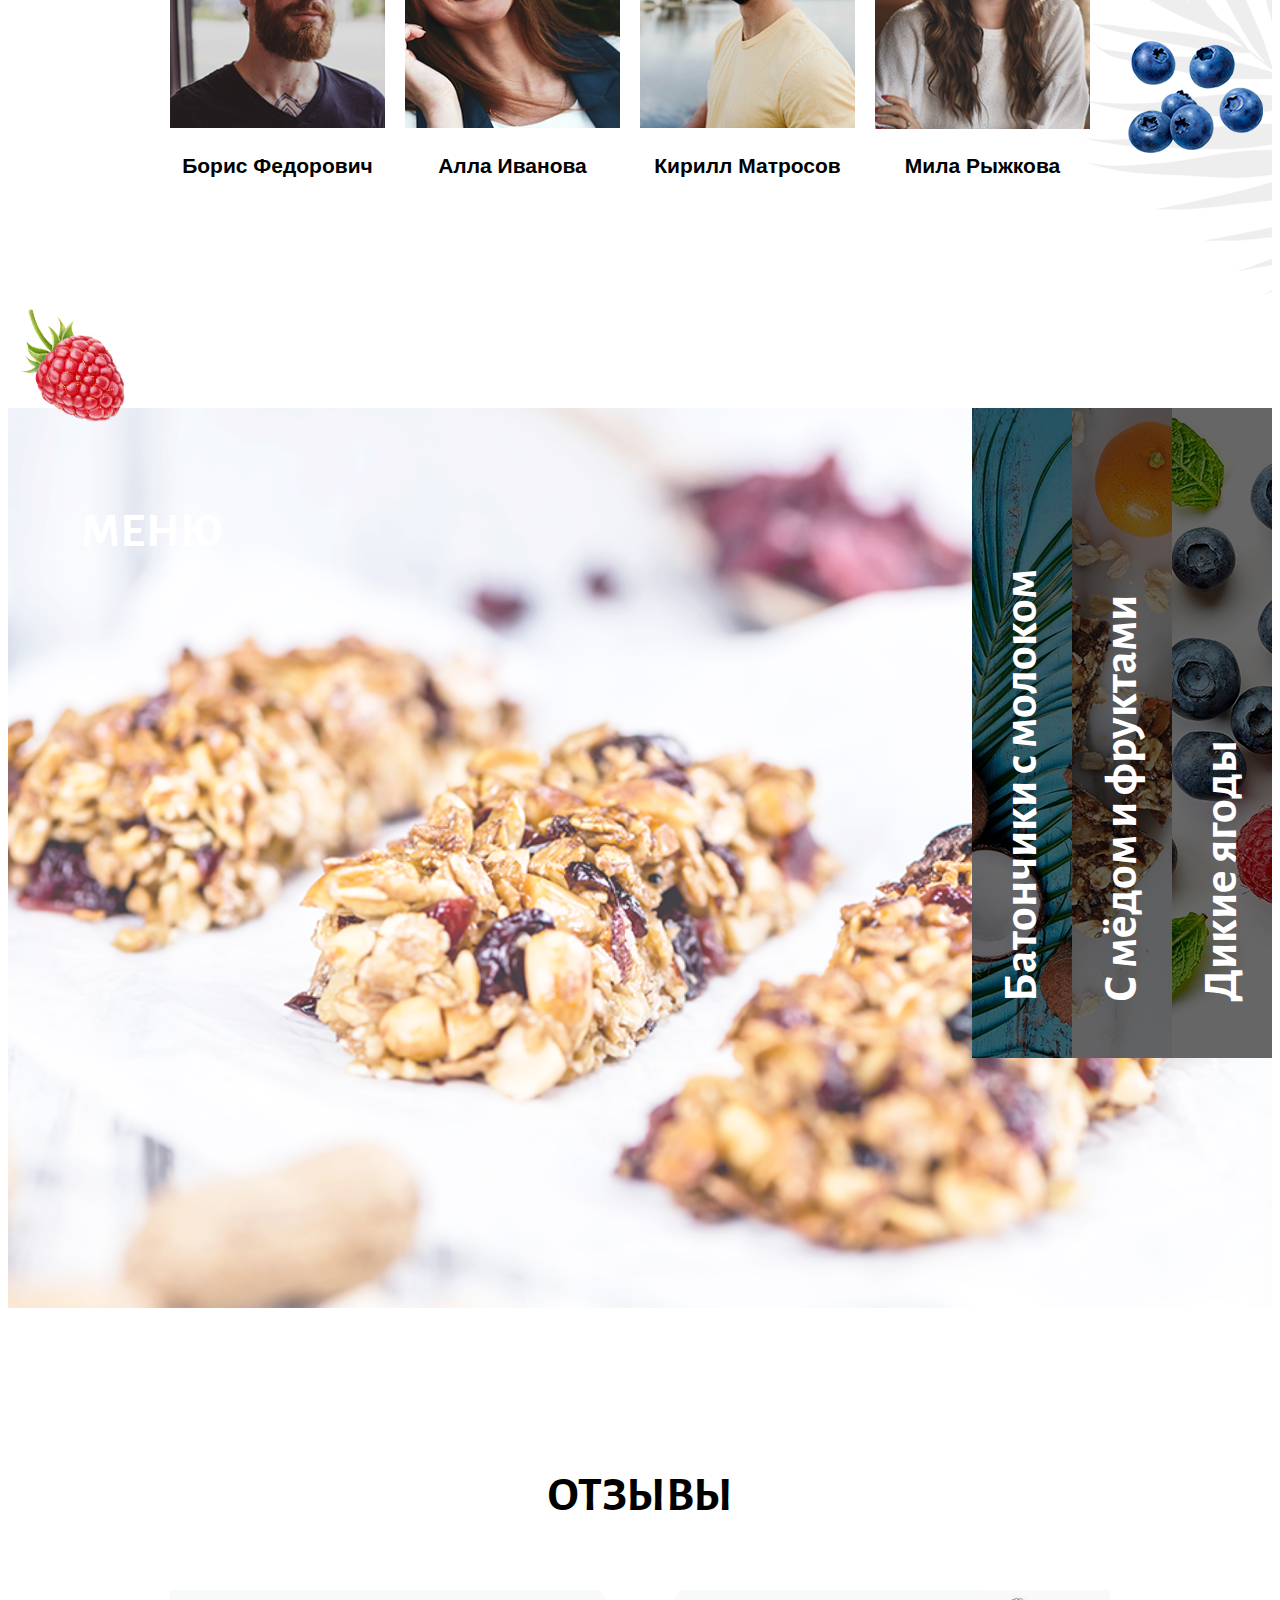
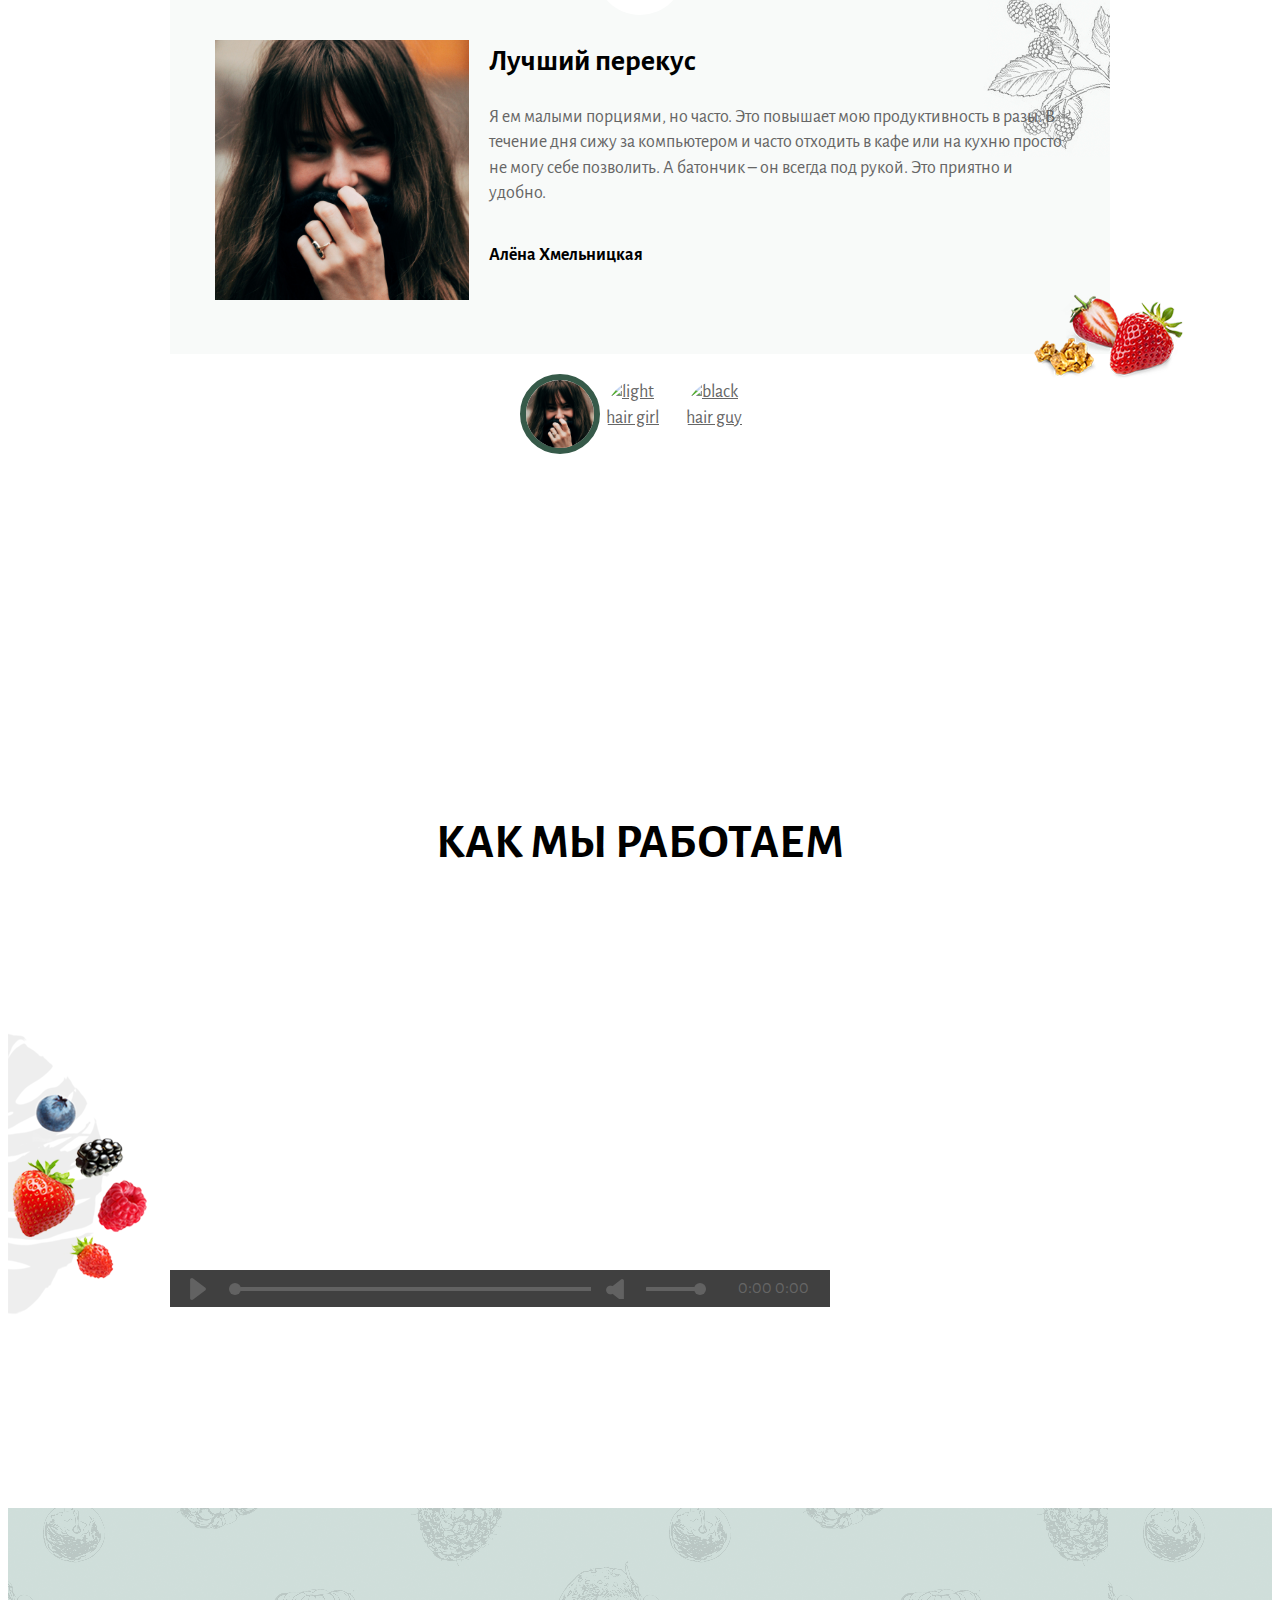
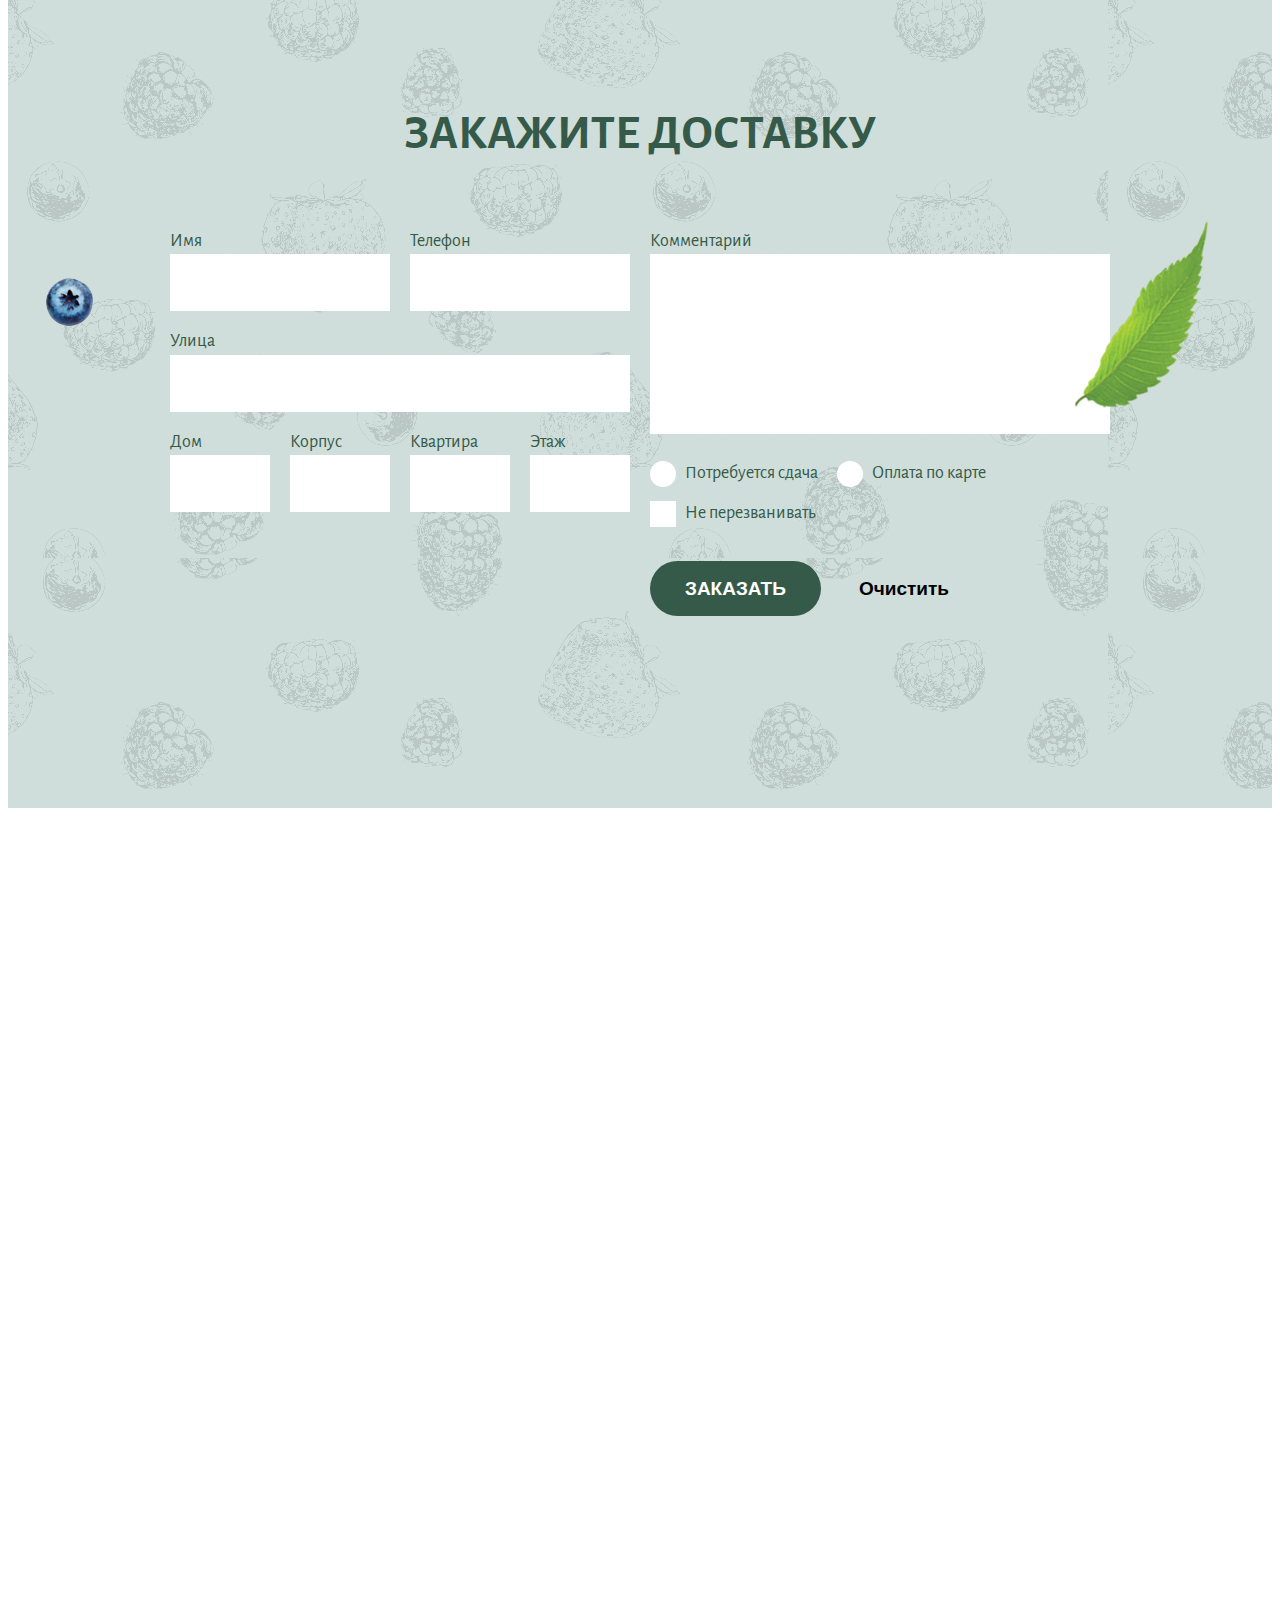
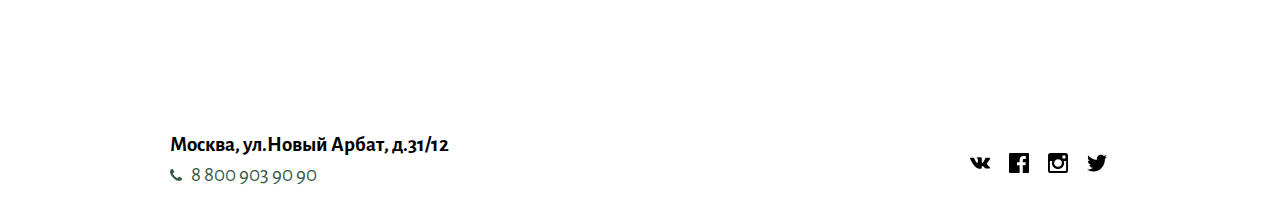
==== commit 671a99b0: "player" ====
--- a/index.html
+++ b/index.html
@@ -674,6 +674,39 @@
                     </div>
                 </div>
             </section>
+            <section class="section player-section">
+                <div class="container">
+                    <h2 class="section__title">Как мы работаем</h2>
+                    <div class="player-section__container">
+                        <div class="player active">
+                            <div class="player__wrapper">
+                                <div id="yt-player" class="player__elem">
+
+                                </div>
+                                <div class="player__splash">
+                                    <img src="./img/icons/splash.png" alt="">
+                                </div>
+                            </div>
+                            <div class="player__controls">
+                                <button class="player__start"></button>
+                                <div class="player__playback">
+                                    <button class="player__playback-button"></button>
+                                </div>
+                                <div class="player__volume">
+                                    <button class="volume__pic"></button>
+                                    <div class="volume__playback">
+                                        <button class="volume__playback-button"></button>
+                                    </div>
+                                </div>
+                                <div class="player__duration">
+                                    <span class="player__duration-completed">0:00</span>
+                                    <span class="player__duration-estimate">0:00</span>
+                                </div>
+                            </div>
+                        </div>
+                    </div>
+                </div>
+            </section>
             <section class="section order-section section--font-color--green">
                 <div class="container">
                     <h2 class="section__title">Закажите доставку</h2>
@@ -750,7 +783,7 @@
                 </div>
             </section>
             <section class="section map-section">
-                <div id="map"></div>
+                <div class="map" id="map"></div>
             </section>
         </div>
         <footer class="footer">
@@ -850,6 +883,8 @@
     <script src="./js/slider2.js"></script>
     <script src="./js/acco.js"></script>
     <script src="./js/map.js"></script>
+    <script src="https://www.youtube.com/iframe_api"></script>
+    <script src="./js/player.js"></script>
 </body>
 
 </html>--- a/css/components/main.css
+++ b/css/components/main.css
@@ -1330,7 +1330,7 @@
   border-radius: 10px;
 }
 
-.map-section {
+.map {
   width: 100%;
   height: 100%;
 }
@@ -1448,6 +1448,12 @@
 .products-menu-section {
   background: url("../../img/icons/bg.png") center center/cover no-repeat;
   position: relative;
+}
+.products-menu-section::before {
+  position: absolute;
+  content: url(../../img/icons/hallon.png);
+  left: 1%;
+  top: -11%;
 }
 
 .products-menu-section__title {
@@ -1535,4 +1541,175 @@
   position: relative;
   transition: right 0.3s;
   right: 0;
+}
+
+.player {
+  position: relative;
+  display: flex;
+  flex-direction: column;
+  max-width: 36.6666666667rem;
+  width: 100%;
+  height: 20.5555555556rem;
+}
+@media screen and (max-width: 768px) {
+  .player {
+    width: 95%;
+  }
+}
+@media screen and (max-width: 480px) {
+  .player {
+    max-height: 16.3888888889rem;
+  }
+}
+
+.player__wrapper {
+  display: flex;
+  flex-direction: column;
+  align-items: center;
+  height: 100%;
+  position: relative;
+}
+
+.player__elem {
+  width: 100%;
+  height: 100%;
+}
+
+.player__splash {
+  width: 100%;
+  height: 100%;
+  position: absolute;
+  z-index: 5;
+  overflow: hidden;
+}
+
+.player__splash img {
+  width: 100%;
+  height: 90%;
+}
+
+.active .player__splash {
+  display: none;
+}
+
+.player__controls {
+  position: absolute;
+  bottom: 0;
+  z-index: 5;
+  height: 2.0555555556rem;
+  background: #404040;
+  display: flex;
+  flex-direction: row;
+  align-items: center;
+  width: 100%;
+}
+@media screen and (max-width: 480px) {
+  .player__controls {
+    justify-content: space-between;
+  }
+}
+
+.player__playback {
+  display: flex;
+  align-items: center;
+  width: 54%;
+  position: relative;
+  margin-right: 0.8333333333rem;
+}
+@media screen and (max-width: 480px) {
+  .player__playback {
+    width: 35%;
+  }
+}
+.player__playback:before {
+  content: "";
+  width: 100%;
+  height: 0.2222222222rem;
+  position: absolute;
+  display: block;
+  background: url(../../img/icons/stick.png) no-repeat;
+}
+
+.player__playback-button {
+  background: #626262;
+  border: none;
+  width: 0.6666666667rem;
+  height: 0.6666666667rem;
+  border-radius: 50%;
+  padding: 0;
+  position: absolute;
+  top: 50%;
+  transform: translate(-50%, -50%);
+  left: 0;
+}
+
+.player__start {
+  background: url(../../img/icons/play.png) no-repeat;
+  background-position: center;
+  width: 3.0555555556rem;
+  height: 100%;
+  border: none;
+  margin-right: 0.5555555556rem;
+}
+
+.player__paused {
+  background: url(../../img/icons/pause.png) no-repeat;
+  background-position: center;
+}
+
+.player__start:hover {
+  cursor: pointer;
+}
+
+.player__volume {
+  display: flex;
+  flex-direction: row;
+  align-items: center;
+  width: 20%;
+}
+@media screen and (max-width: 480px) {
+  .player__volume {
+    width: 33%;
+  }
+}
+
+.volume__pic {
+  width: 2.2222222222rem;
+  height: 1.1111111111rem;
+  border: none;
+  background-position: center;
+  background: url(../../img/icons/Volumgray.png) no-repeat;
+}
+
+.volume__pic--nosound {
+  background: url(../../img/icons/mute.png) no-repeat;
+  background-position: center;
+}
+
+.volume__playback {
+  width: 50%;
+  position: relative;
+  display: flex;
+  align-items: center;
+}
+.volume__playback:before {
+  content: "";
+  width: 90%;
+  height: 0.2222222222rem;
+  position: absolute;
+  display: block;
+  background: url(../../img/icons/stickvol.png) no-repeat;
+}
+
+.volume__playback-button {
+  background: #626262;
+  border: none;
+  width: 0.6666666667rem;
+  height: 0.6666666667rem;
+  border-radius: 50%;
+  padding: 0;
+  position: absolute;
+  top: 50%;
+  transform: translate(-50%, -50%);
+  right: 0;
 }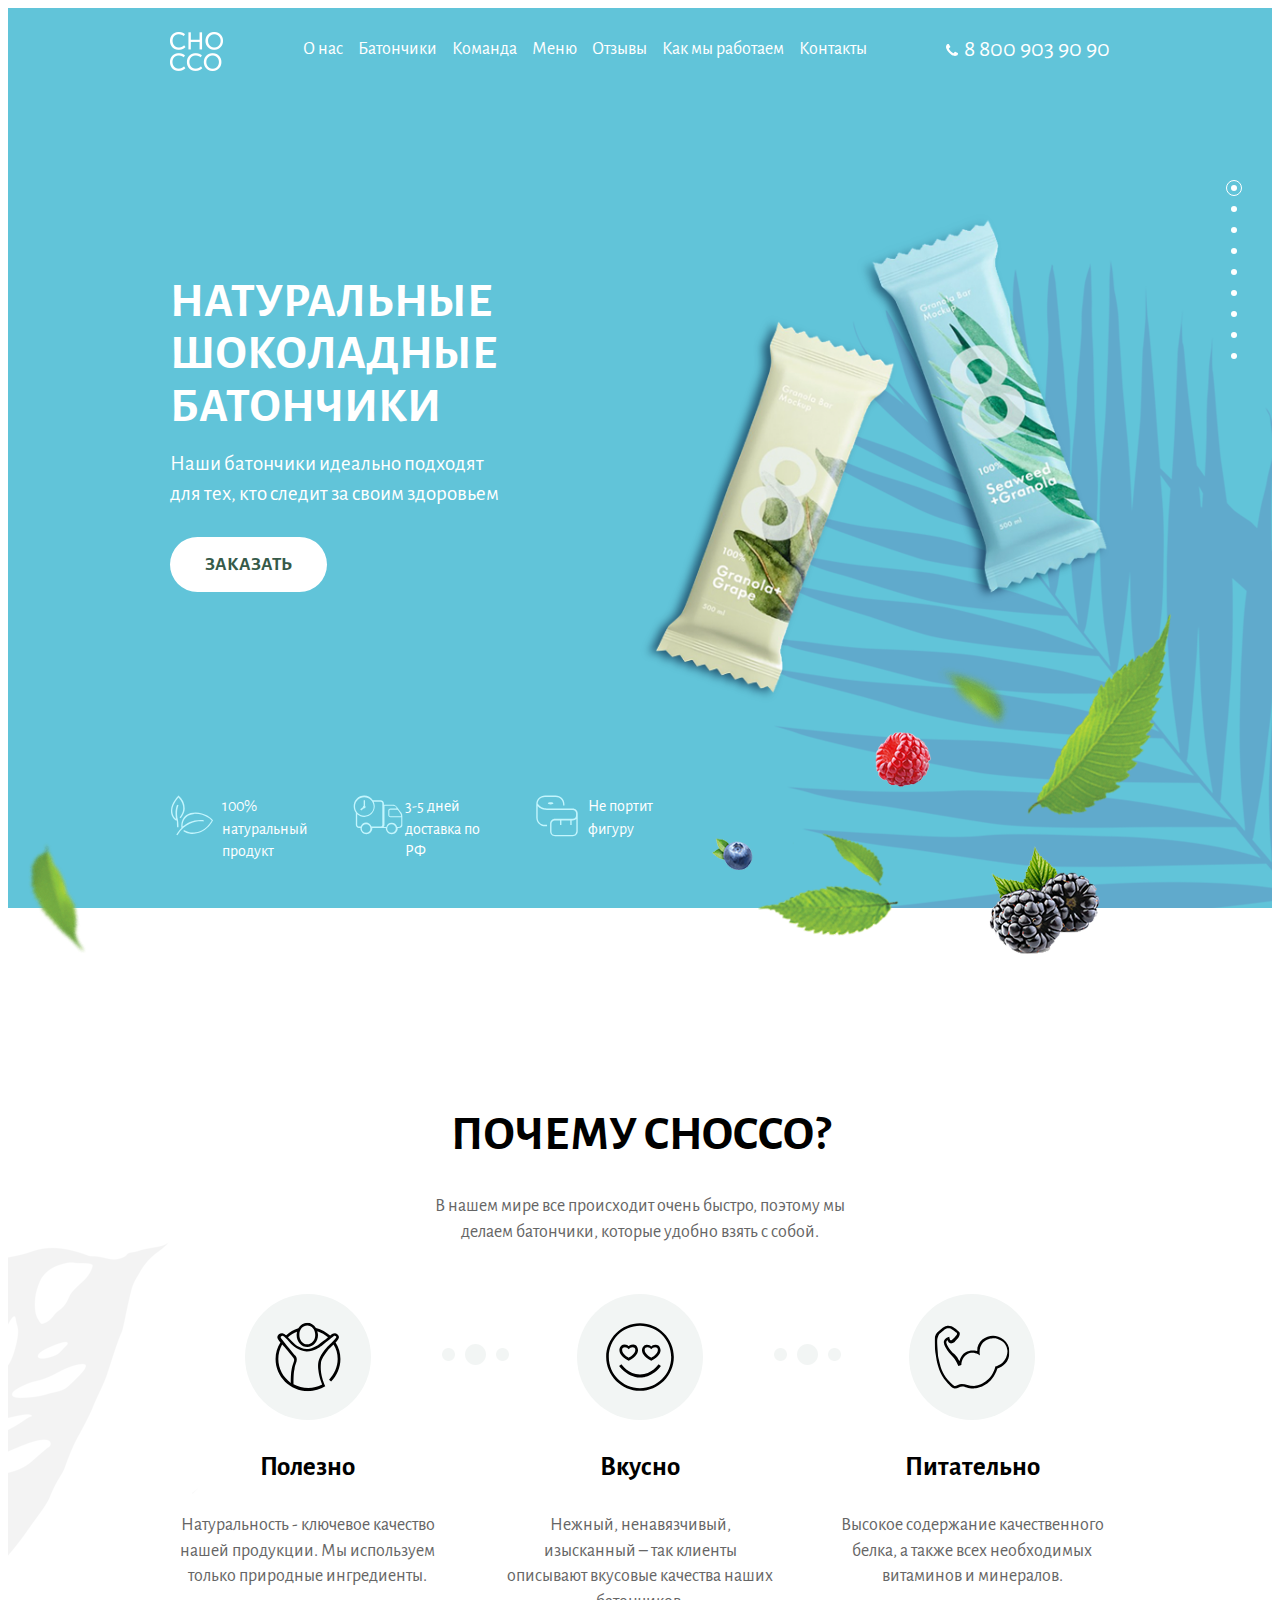
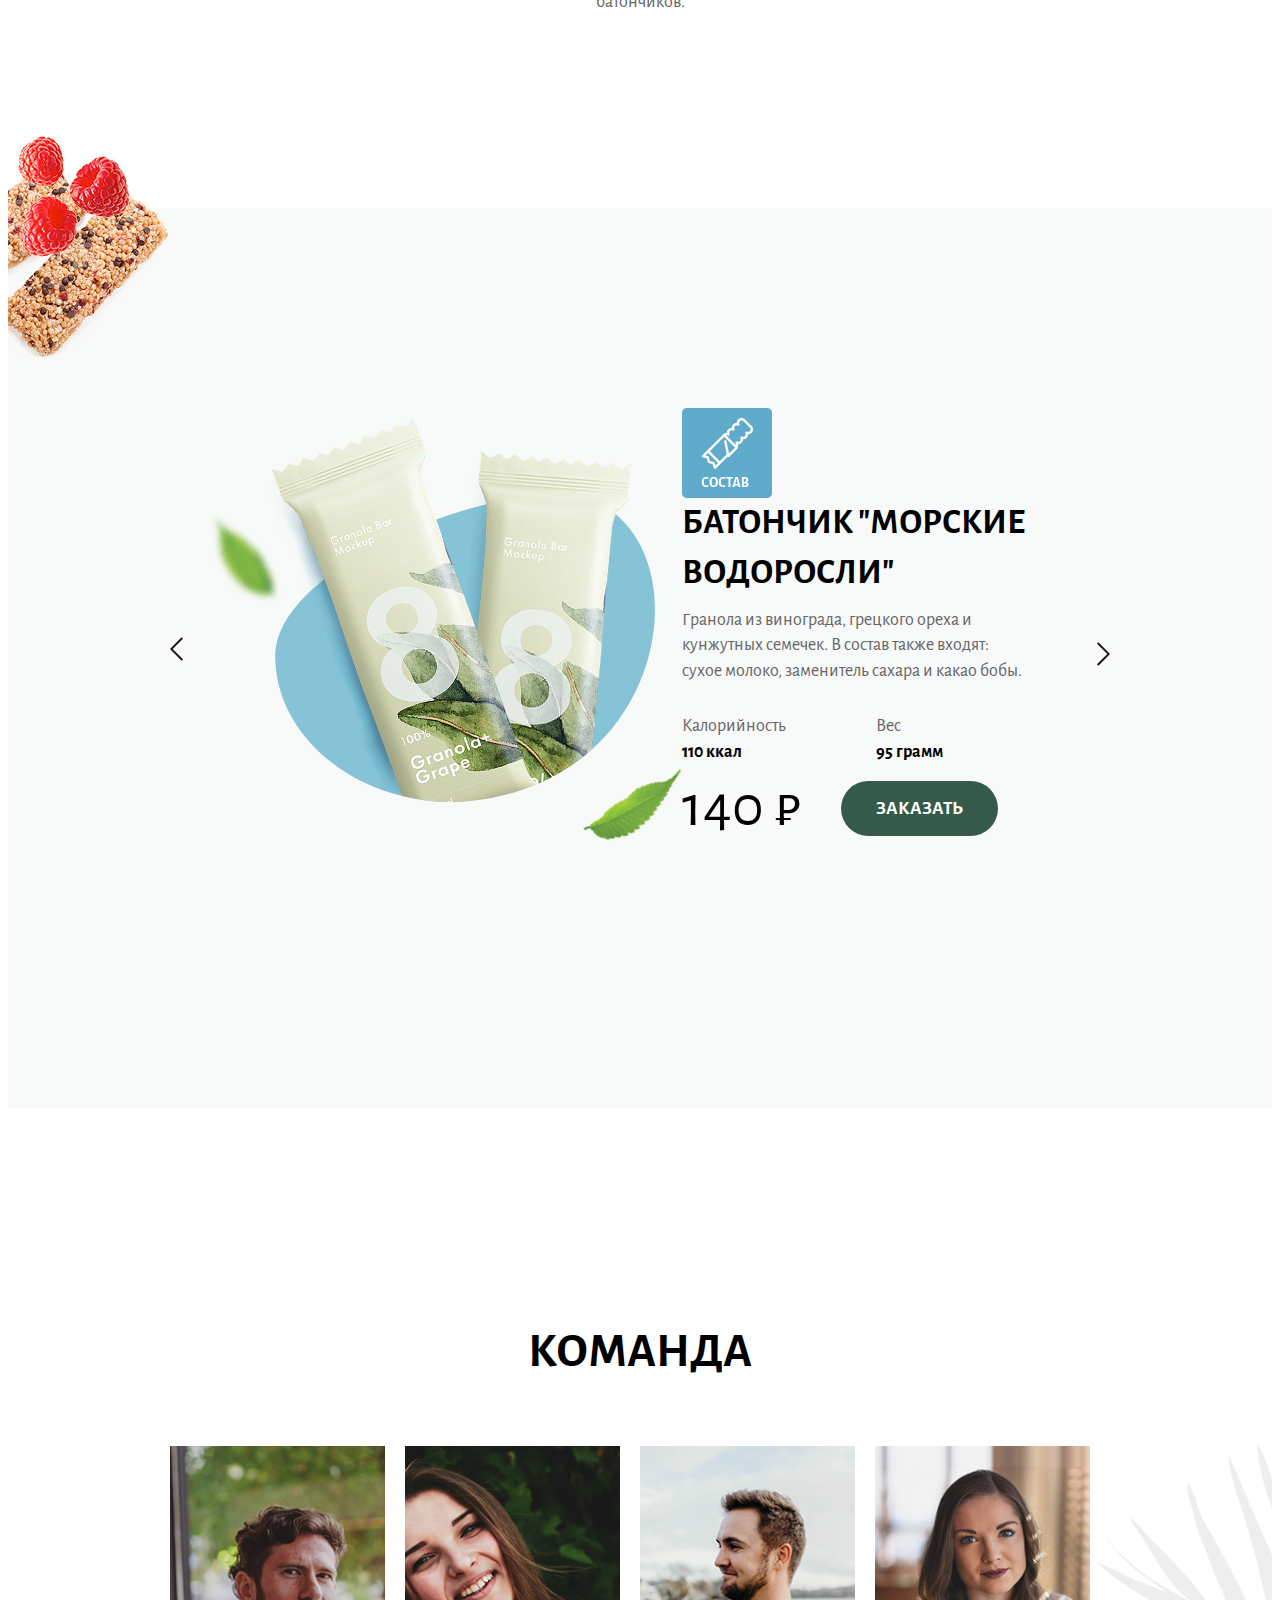
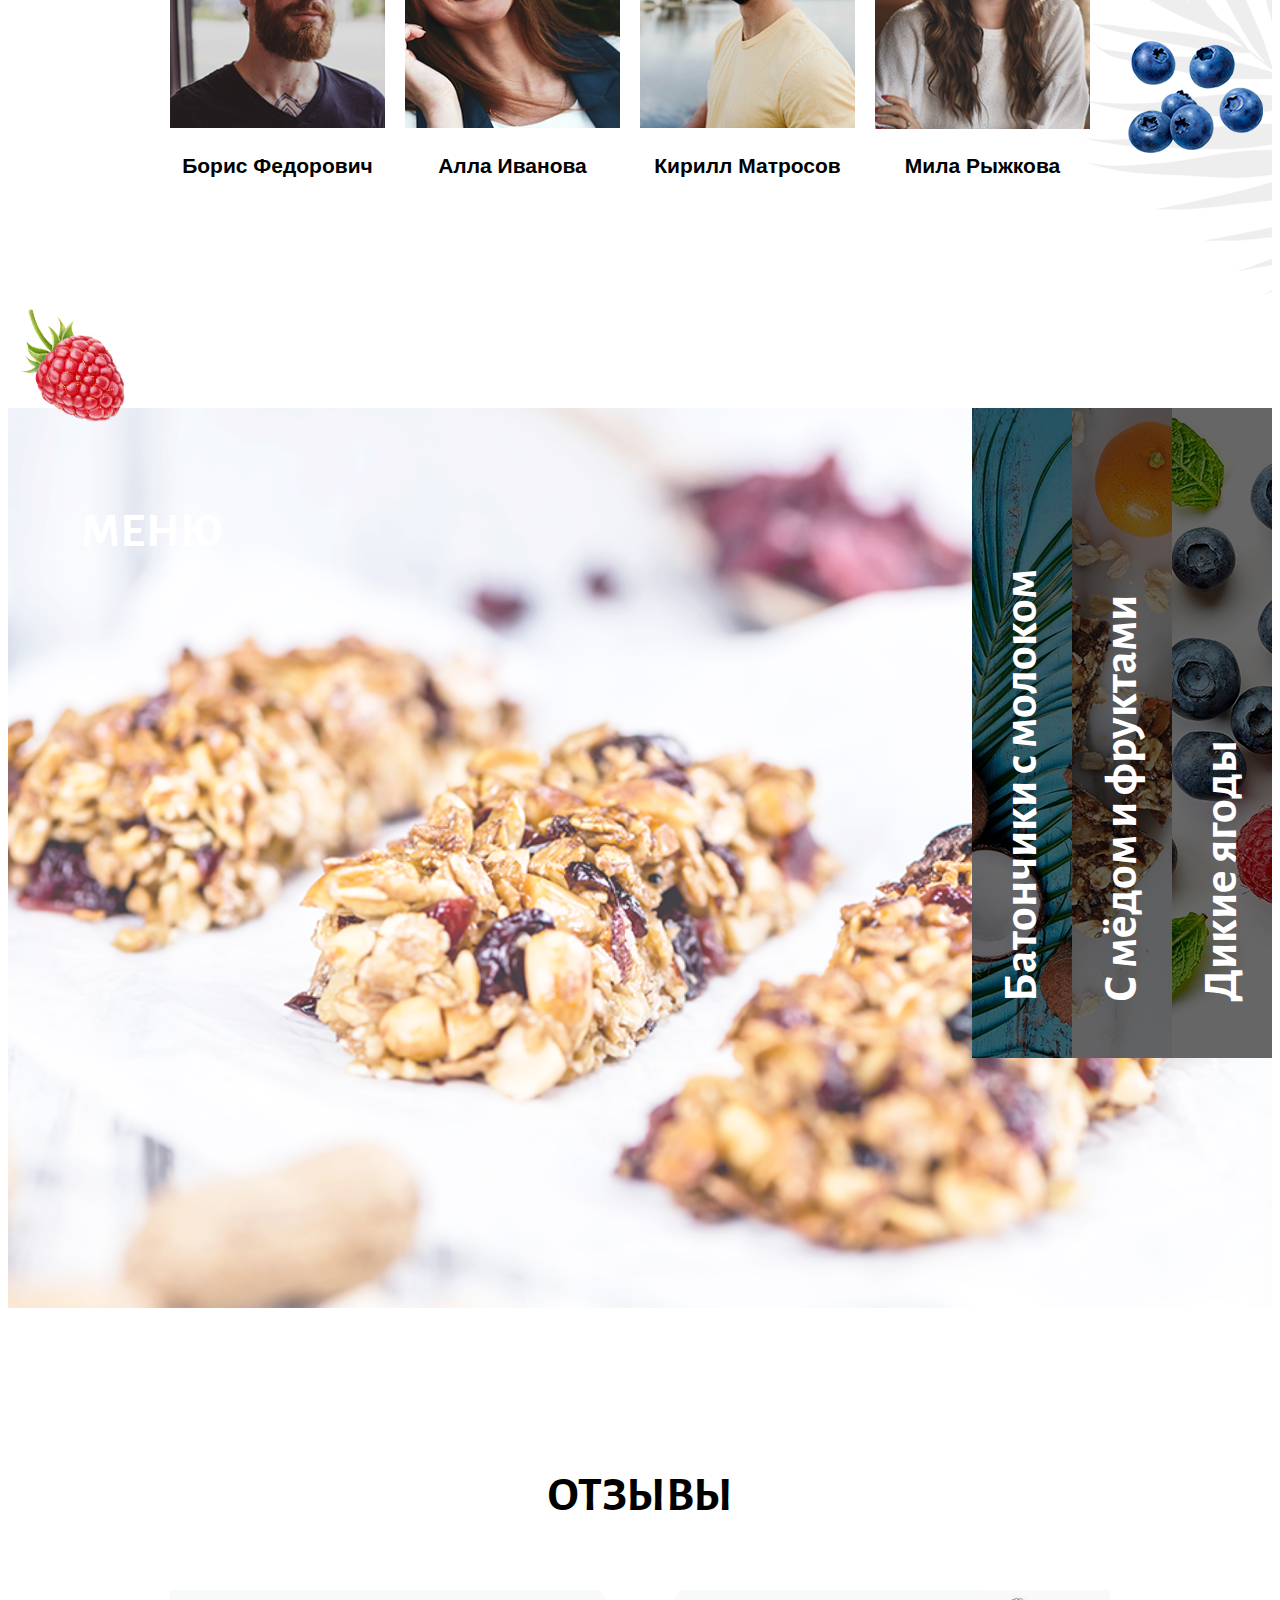
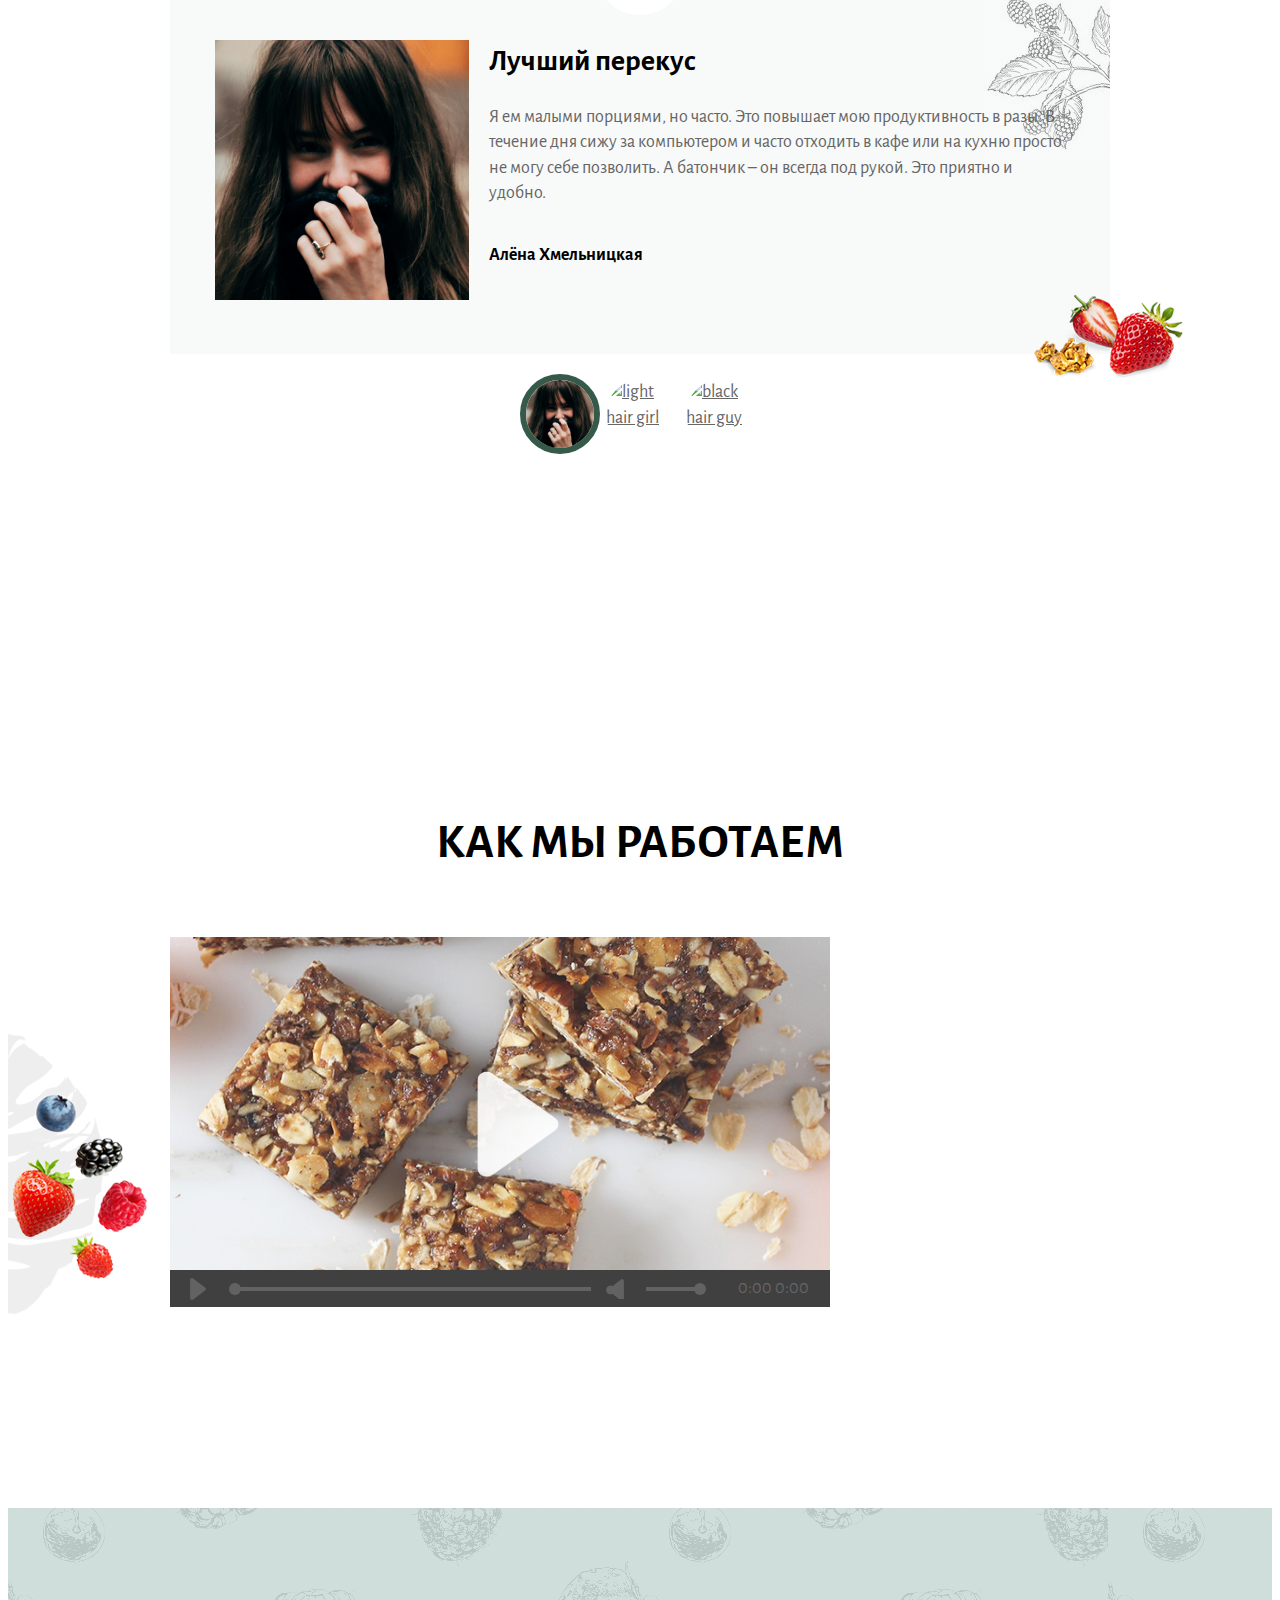
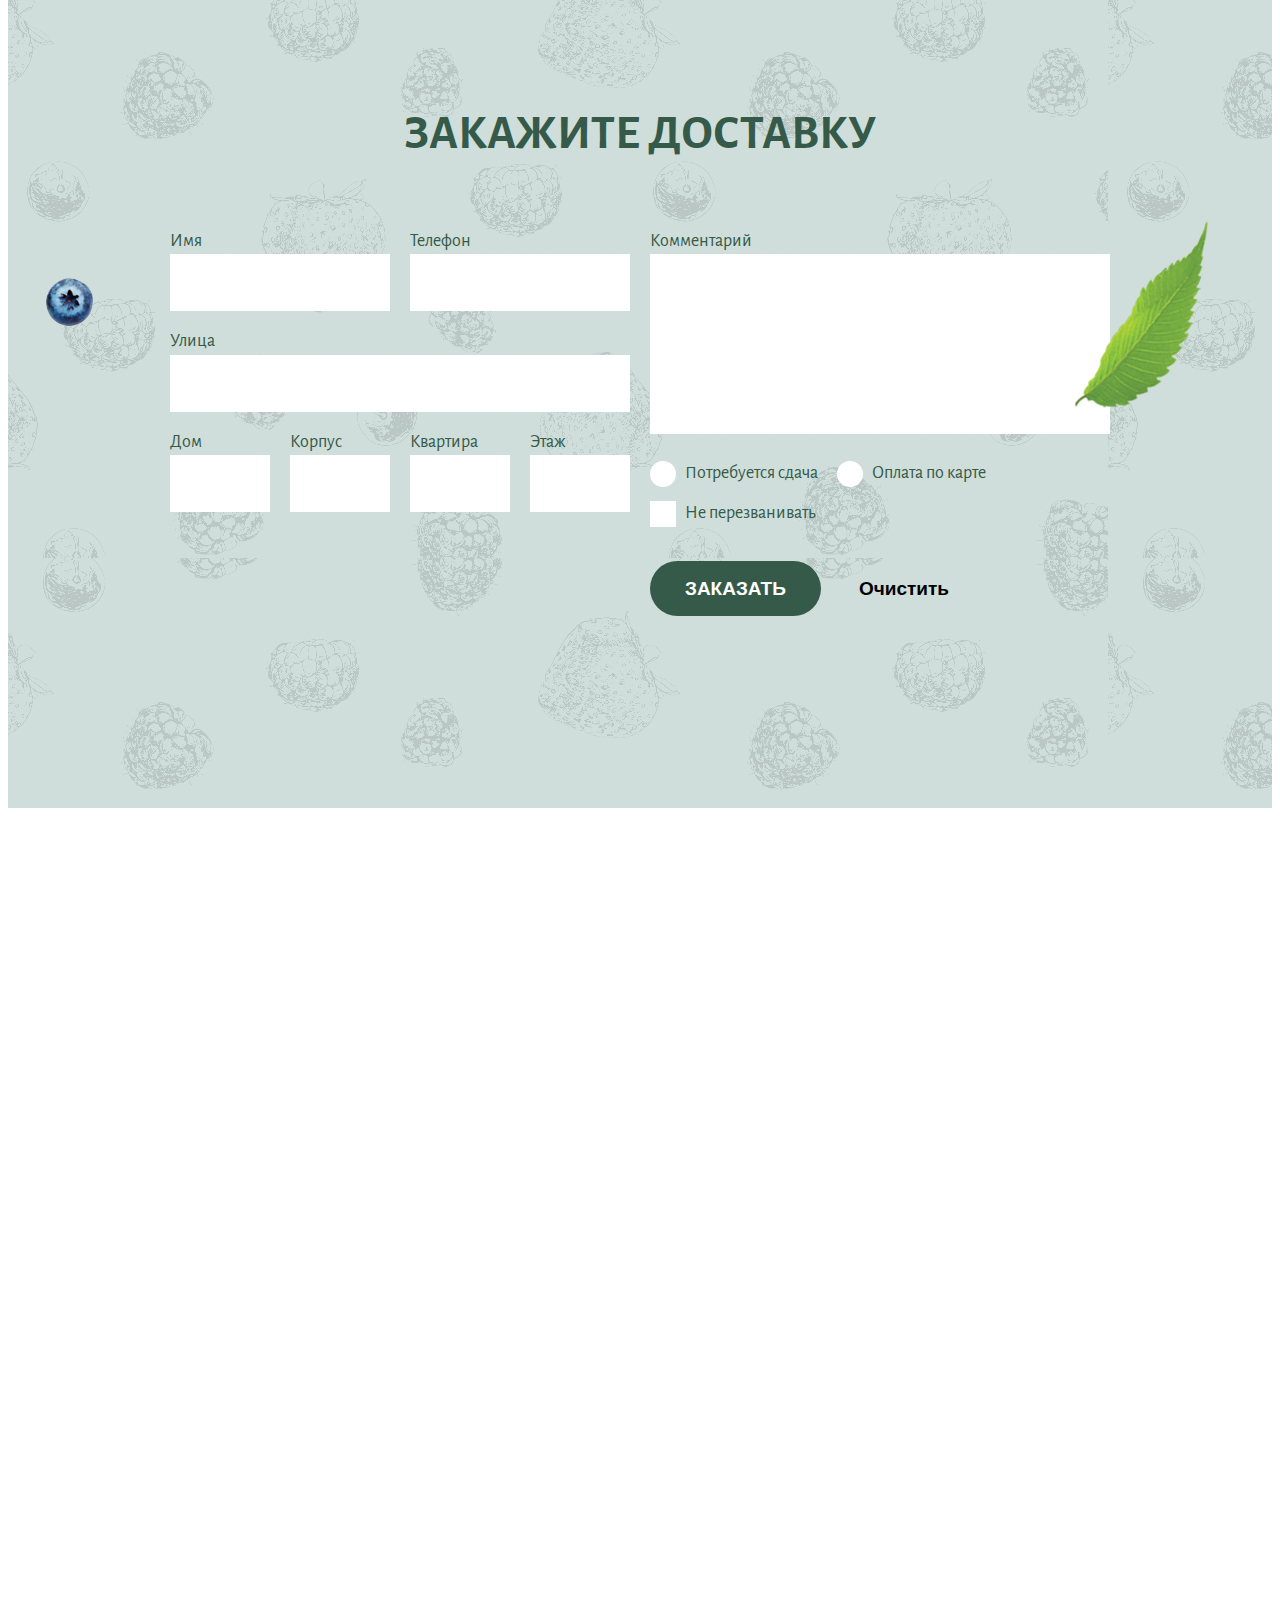
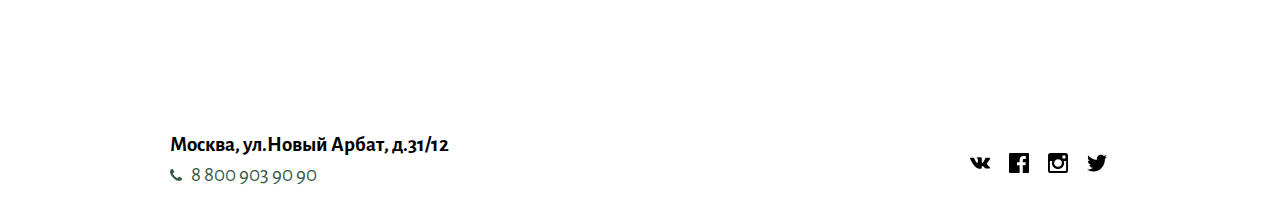
==== commit 97b2fe93: "player" ====
--- a/index.html
+++ b/index.html
@@ -678,10 +678,9 @@
                 <div class="container">
                     <h2 class="section__title">Как мы работаем</h2>
                     <div class="player-section__container">
-                        <div class="player active">
+                        <div class="player">
                             <div class="player__wrapper">
                                 <div id="yt-player" class="player__elem">
-
                                 </div>
                                 <div class="player__splash">
                                     <img src="./img/icons/splash.png" alt="">
--- a/css/components/main.css
+++ b/css/components/main.css
@@ -341,6 +341,7 @@
 .section__slider {
   display: flex;
   align-items: center;
+  background-color: #f8faf9;
 }
 
 .headline {
@@ -488,12 +489,6 @@
   margin: 3.7222222222rem 0 6.8888888889rem;
   position: relative;
   overflow: hidden;
-}
-@media screen and (max-width: 768px) {
-  .display {
-    flex-direction: column;
-    align-items: center;
-  }
 }
 
 .display__pic {
@@ -1535,6 +1530,11 @@
   display: flex;
   flex: 0 0 58%;
 }
+@media screen and (max-width: 768px) {
+  .item {
+    flex-direction: column;
+  }
+}
 
 .items {
   display: flex;
@@ -1542,7 +1542,6 @@
   transition: right 0.3s;
   right: 0;
 }
-
 .player {
   position: relative;
   display: flex;
@@ -1652,7 +1651,7 @@
   margin-right: 0.5555555556rem;
 }
 
-.player__paused {
+.paused {
   background: url(../../img/icons/pause.png) no-repeat;
   background-position: center;
 }
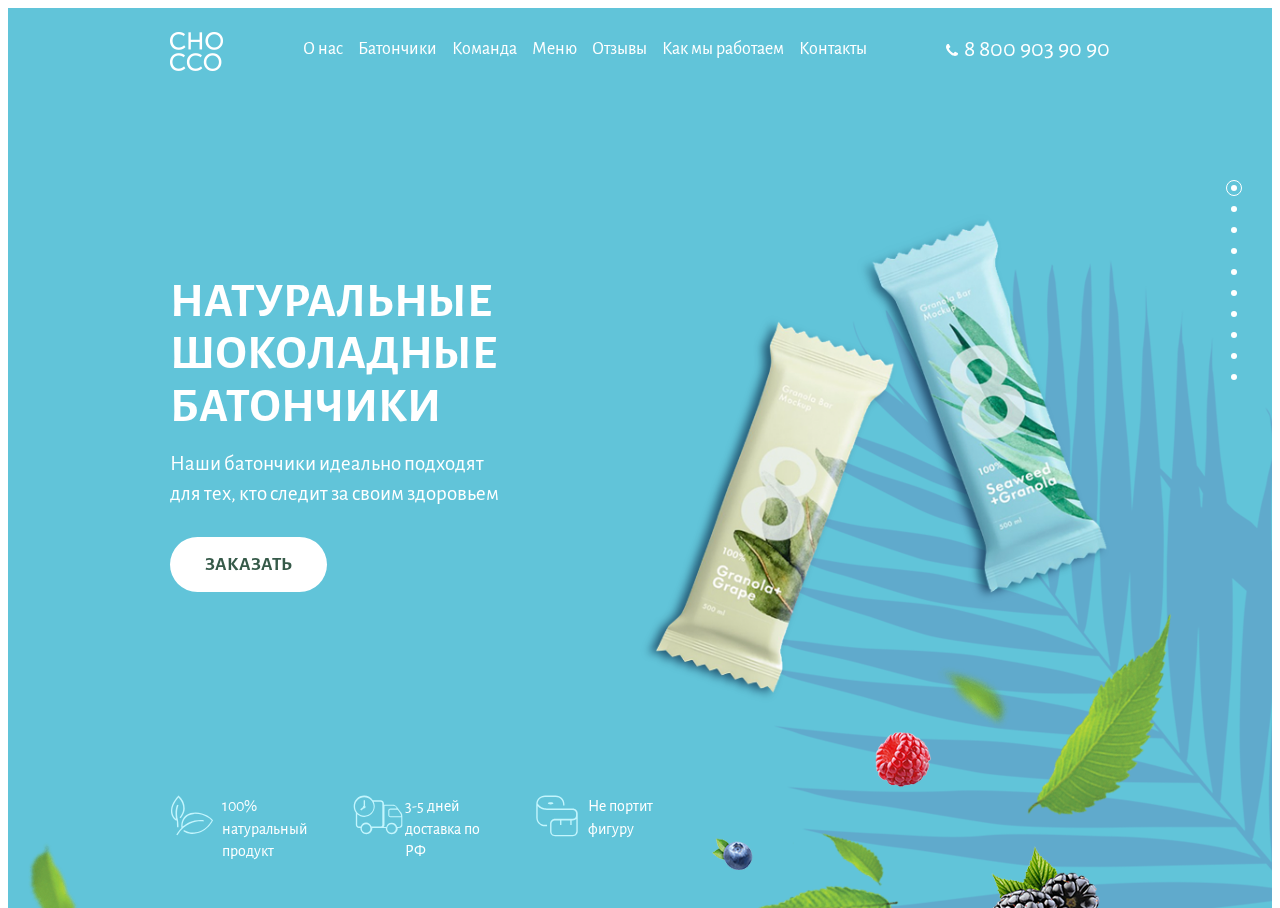
==== commit f38cf532: "hm" ====
--- a/index.html
+++ b/index.html
@@ -12,26 +12,26 @@
 <body>
     <div class="wrapper">
         <div class="maincontent">
-            <section class="section hero">
+            <section data-sidemenu-theme="white" data-section-id="hero" class="section hero">
                 <div class="container hero__container">
                     <header class="header">
                         <img src="./img/icons/logo.png" alt="chocco logo" class="logo">
                         <nav class="menu">
                             <ul class="menu__list">
                                 <li class="menu__item">
-                                    <a href="#" class="menu__link">О нас</a></li>
+                                    <a href="#" data-scroll-to="benefits" class="menu__link">О нас</a></li>
                                 <li class="menu__item">
-                                    <a href="#" class="menu__link">Батончики</a></li>
+                                    <a href="#" data-scroll-to="slider" class="menu__link">Батончики</a></li>
                                 <li class="menu__item">
-                                    <a href="#" class="menu__link">Команда</a></li>
+                                    <a href="#" data-scroll-to="team" class="menu__link">Команда</a></li>
                                 <li class="menu__item">
-                                    <a href="#" class="menu__link">Меню</a></li>
+                                    <a href="#" data-scroll-to="products" class="menu__link">Меню</a></li>
                                 <li class="menu__item">
-                                    <a href="#" class="menu__link">Отзывы</a></li>
+                                    <a href="#" data-scroll-to="reviews" class="menu__link">Отзывы</a></li>
                                 <li class="menu__item">
-                                    <a href="#" class="menu__link">Как мы работаем</a></li>
+                                    <a href="#" data-scroll-to="video" class="menu__link">Как мы работаем</a></li>
                                 <li class="menu__item">
-                                    <a href="#" class="menu__link">Контакты</a></li>
+                                    <a href="#" data-scroll-to="contacts" class="menu__link">Контакты</a></li>
                             </ul>
                             <button class="menu__cross">
                                 <svg width="20px" height="20px" class="cross">
@@ -57,7 +57,7 @@
                         <h1 class="hero__main-title">Натуральные шоколадные батончики</h1>
                         <div class="hero__title-desc">Наши батончики идеально подходят для
                             тех, кто следит за своим здоровьем</div>
-                        <a href="#" class="btn btn--theme--white">Заказать</a>
+                        <a href="#" data-scroll-to="order" class="btn btn--theme--white">Заказать</a>
                     </div>
                     <div class="hero__icons-section">
                         <ul class="features">
@@ -91,7 +91,7 @@
                     </div>
                 </div>
             </section>
-            <section class="section benefits-section">
+            <section data-sidemenu-theme="black" data-section-id="benefits" class="section benefits-section">
                 <div class="container">
                     <div class="headline">
                         <h2 class="section__title headline__title">Почему chocco?</h2>
@@ -159,7 +159,7 @@
                     </ul>
                 </div>
             </section>
-            <section class="section section__slider">
+            <section data-sidemenu-theme="black" data-section-id="slider" class="section section__slid">
                 <div class="container section__slider">
                     <div class="button">
                         <button class="button__arrow button__left" id="left">
@@ -389,7 +389,7 @@
                     </div>
                 </div>
             </section>
-            <section class="section team-section">
+            <section data-sidemenu-theme="black" data-section-id="team" class="section team-section">
                 <div class="container">
                     <div class="section__title">Команда</div>
                     <ul class="team team--version--desktop">
@@ -503,7 +503,7 @@
                     </ul>
                 </div>
             </section>
-            <section class="section products-menu-section">
+            <section data-sidemenu-theme="white" data-section-id="products" class="section products-menu-section">
                 <h1 class="section__title products-menu-section__title">Меню</h1>
                 <ul class="products-menu">
                     <li class="products-menu__item">
@@ -582,7 +582,7 @@
                     </li>
                 </ul>
             </section>
-            <section class="section reviews__section">
+            <section data-sidemenu-theme="black" data-section-id="reviews" class="section reviews__section">
                 <div class="container">
                     <h2 class="section__title">Отзывы</h2>
                     <div class="reviews">
@@ -674,13 +674,13 @@
                     </div>
                 </div>
             </section>
-            <section class="section player-section">
+            <section data-sidemenu-theme="black" data-section-id="video" class="section player-section player-box">
                 <div class="container">
                     <h2 class="section__title">Как мы работаем</h2>
                     <div class="player-section__container">
                         <div class="player">
                             <div class="player__wrapper">
-                                <div id="yt-player" class="player__elem">
+                                <div id="player" class="player__elem">
                                 </div>
                                 <div class="player__splash">
                                     <img src="./img/icons/splash.png" alt="">
@@ -706,7 +706,8 @@
                     </div>
                 </div>
             </section>
-            <section class="section order-section section--font-color--green">
+            <section data-sidemenu-theme="white" data-section-id="order"
+                class="section order-section section--font-color--green">
                 <div class="container">
                     <h2 class="section__title">Закажите доставку</h2>
                     <form class="form" autocomplete="off">
@@ -781,55 +782,55 @@
                     </form>
                 </div>
             </section>
-            <section class="section map-section">
+            <section data-sidemenu-theme="black" data-section-id="contacts" class="section map-section">
                 <div class="map" id="map"></div>
+                <footer class="footer">
+                    <div class="container footer__container">
+                        <address class="contacts">
+                            <div class="contacts__place">Москва, ул.Новый Арбат, д.31/12</div>
+                            <a href="tel:+78009039090" class="phone-number-footer">
+                                <span class="contacts__icon">
+                                    <svg class="phone-number__icon-elem phone-number__icon-elem-green">
+                                        <use xlink:href="./img/icons/sprite.svg#footer"></use>
+                                    </svg>
+                                </span>
+                                <span class="contacts__text">8 800 903 90 90</span>
+                            </a>
+                        </address>
+                        <ul class="socials">
+                            <li class="socials__item socials__item--icon--vk">
+                                <a href="" class="socials__link">
+                                    <svg width="20px" height="20px" class="socials__link-elem">
+                                        <use xlink:href="./img/icons/sprite.svg#vk"></use>
+                                    </svg>
+                                </a>
+                            </li>
+                            <li class="socials__item socials__item--icon--fb">
+                                <a href="" class="socials__link">
+                                    <svg width="20px" height="20px" class="socials__link-elem">
+                                        <use xlink:href="./img/icons/sprite.svg#fb"></use>
+                                    </svg>
+                                </a>
+                            </li>
+                            <li class="socials__item socials__item--icon--in">
+                                <a href="" class="socials__link">
+                                    <svg width="20px" height="20px" class="socials__link-elem">
+                                        <use xlink:href="./img/icons/sprite.svg#in"></use>
+                                    </svg>
+                                </a>
+                            </li>
+                            <li class="socials__item socials__item--icon--tv">
+                                <a href="" class="socials__link">
+                                    <svg width="20px" height="20px" class="socials__link-elem">
+                                        <use xlink:href="./img/icons/sprite.svg#tv"></use>
+                                    </svg>
+                                </a>
+                            </li>
+                        </ul>
+                    </div>
+                </footer>
             </section>
         </div>
-        <footer class="footer">
-            <div class="container footer__container">
-                <address class="contacts">
-                    <div class="contacts__place">Москва, ул.Новый Арбат, д.31/12</div>
-                    <a href="tel:+78009039090" class="phone-number-footer">
-                        <span class="contacts__icon">
-                            <svg class="phone-number__icon-elem phone-number__icon-elem-green">
-                                <use xlink:href="./img/icons/sprite.svg#footer"></use>
-                            </svg>
-                        </span>
-                        <span class="contacts__text">8 800 903 90 90</span>
-                    </a>
-                </address>
-                <ul class="socials">
-                    <li class="socials__item socials__item--icon--vk">
-                        <a href="" class="socials__link">
-                            <svg width="20px" height="20px" class="socials__link-elem">
-                                <use xlink:href="./img/icons/sprite.svg#vk"></use>
-                            </svg>
-                        </a>
-                    </li>
-                    <li class="socials__item socials__item--icon--fb">
-                        <a href="" class="socials__link">
-                            <svg width="20px" height="20px" class="socials__link-elem">
-                                <use xlink:href="./img/icons/sprite.svg#fb"></use>
-                            </svg>
-                        </a>
-                    </li>
-                    <li class="socials__item socials__item--icon--in">
-                        <a href="" class="socials__link">
-                            <svg width="20px" height="20px" class="socials__link-elem">
-                                <use xlink:href="./img/icons/sprite.svg#in"></use>
-                            </svg>
-                        </a>
-                    </li>
-                    <li class="socials__item socials__item--icon--tv">
-                        <a href="" class="socials__link">
-                            <svg width="20px" height="20px" class="socials__link-elem">
-                                <use xlink:href="./img/icons/sprite.svg#tv"></use>
-                            </svg>
-                        </a>
-                    </li>
-                </ul>
-            </div>
-        </footer>
     </div>
     <nav class="fixed-menu">
         <ul class="fixed-menu__list">
@@ -837,28 +838,31 @@
                 <a href="" class="fixed-menu__link"></a>
             </li>
             <li class="fixed-menu__item">
-                <a href="" class="fixed-menu__link"></a>
+                <a href="" data-scroll-to="hero" class="fixed-menu__link"></a>
             </li>
             <li class="fixed-menu__item">
-                <a href="" class="fixed-menu__link"></a>
+                <a href="" data-scroll-to="benefits" class="fixed-menu__link"></a>
             </li>
             <li class="fixed-menu__item">
-                <a href="" class="fixed-menu__link"></a>
+                <a href="" data-scroll-to="slider" class="fixed-menu__link"></a>
             </li>
             <li class="fixed-menu__item">
-                <a href="" class="fixed-menu__link"></a>
+                <a href="" data-scroll-to="team" class="fixed-menu__link"></a>
             </li>
             <li class="fixed-menu__item">
-                <a href="" class="fixed-menu__link"></a>
+                <a href="" data-scroll-to="products" class="fixed-menu__link"></a>
             </li>
             <li class="fixed-menu__item">
-                <a href="" class="fixed-menu__link"></a>
+                <a href="" data-scroll-to="reviews" class="fixed-menu__link"></a>
             </li>
             <li class="fixed-menu__item">
-                <a href="" class="fixed-menu__link"></a>
+                <a href="" data-scroll-to="video" class="fixed-menu__link"></a>
             </li>
             <li class="fixed-menu__item">
-                <a href="" class="fixed-menu__link"></a>
+                <a href="" data-scroll-to="orders" class="fixed-menu__link"></a>
+            </li>
+            <li class="fixed-menu__item">
+                <a href="" data-scroll-to="contacts" class="fixed-menu__link"></a>
             </li>
         </ul>
     </nav>
@@ -882,8 +886,8 @@
     <script src="./js/slider2.js"></script>
     <script src="./js/acco.js"></script>
     <script src="./js/map.js"></script>
-    <script src="https://www.youtube.com/iframe_api"></script>
-    <script src="./js/player.js"></script>
+    <script src="./js/player2.js"></script>
+    <script src="./js/ops.js"></script>
 </body>
 
 </html>--- a/css/components/main.css
+++ b/css/components/main.css
@@ -31,8 +31,14 @@
 .wrapper {
   position: relative;
   width: 100%;
-  min-height: 100%;
+  height: 100%;
   overflow: hidden;
+}
+
+.maincontent {
+  height: 100%;
+  transition: transform 1s;
+  will-change: transform;
 }
 
 .container {
@@ -131,6 +137,8 @@
   background-color: #61c4d9;
   color: #fff;
   position: relative;
+  height: 100%;
+  min-height: 36.1111111111rem;
 }
 @media screen and (max-width: 768px) {
   .hero {
@@ -316,7 +324,7 @@
 }
 
 .section {
-  height: 100vh;
+  height: 100%;
   min-height: 36.1111111111rem;
   display: flex;
   flex-direction: column;
@@ -341,6 +349,9 @@
 .section__slider {
   display: flex;
   align-items: center;
+}
+
+.section__slid {
   background-color: #f8faf9;
 }
 
@@ -712,11 +723,20 @@
   }
 }
 
+.team-section {
+  position: relative;
+}
 .team-section::before {
   content: url("../../img/icons/leafberryslider.png");
   left: 85%;
   top: 37%;
   position: absolute;
+}
+@media screen and (max-width: 768px) {
+  .team-section::before {
+    top: 29%;
+    left: 78%;
+  }
 }
 
 .team__item {
@@ -800,28 +820,31 @@
   }
 }
 
+.reviews__section {
+  position: relative;
+}
 .reviews__section::before {
   content: url("../../img/icons/berryleaf.png");
   position: absolute;
-  top: 71%;
+  top: 63%;
   left: 0;
 }
 @media screen and (max-width: 768px) {
   .reviews__section::before {
-    top: 56%;
+    top: 64%;
     left: 0;
   }
 }
 .reviews__section::after {
   content: url("../../img/icons/strawberry.png");
   position: absolute;
-  right: 7%;
-  top: 62%;
+  right: 8%;
+  top: 56%;
 }
 @media screen and (max-width: 768px) {
   .reviews__section::after {
-    top: 54%;
-    right: 0;
+    top: 55%;
+    right: 1%;
   }
 }
 @media screen and (max-width: 480px) {
@@ -866,6 +889,11 @@
   transition: 0.3s;
   opacity: 0;
 }
+@media screen and (max-width: 768px) {
+  .reviews__item {
+    flex-direction: column;
+  }
+}
 
 .reviews__item.active {
   position: static;
@@ -992,6 +1020,7 @@
 
 .order-section {
   background: url(../../img/icons/pattern.png);
+  position: relative;
 }
 @media screen and (max-width: 480px) {
   .order-section:before, .order-section::after {
@@ -1006,7 +1035,7 @@
 .order-section::before {
   content: url("../../img/icons/blueberry.png");
   position: absolute;
-  bottom: 18%;
+  bottom: 14%;
   left: 3%;
 }
 @media screen and (max-width: 768px) {
@@ -1018,7 +1047,7 @@
   content: url("../../img/icons/leaf8.png");
   position: absolute;
   right: 5%;
-  bottom: 17%;
+  bottom: 14%;
 }
 @media screen and (max-width: 768px) {
   .order-section::after {
@@ -1450,6 +1479,12 @@
   left: 1%;
   top: -11%;
 }
+@media screen and (max-width: 768px) {
+  .products-menu-section::before {
+    top: -7%;
+    left: 2%;
+  }
+}
 
 .products-menu-section__title {
   text-align: left;
@@ -1461,6 +1496,7 @@
 
 .products-menu__item {
   height: 100%;
+  display: flex;
 }
 
 .products-menu__text {
@@ -1480,7 +1516,6 @@
   display: flex;
   background-position: left bottom;
   justify-content: center;
-  align-items: flex-end;
   text-decoration: none;
 }
 .products-menu__title:after {
@@ -1515,13 +1550,14 @@
 
 .products-menu__content-text {
   min-width: 35rem;
-  padding: 2.7777777778rem 7.0555555556rem 2.7777777778rem 1.5rem;
+  padding: 2.7777777778rem 12.4444444444rem 2.7777777778rem 1.5rem;
   overflow-y: auto;
   color: #ffffff;
-  font-size: 0.8888888889rem;
+  font-size: 0.8333333333rem;
   font-weight: 400;
   position: relative;
   height: 100%;
+  text-align: left;
 }
 
 .item {
@@ -1533,6 +1569,7 @@
 @media screen and (max-width: 768px) {
   .item {
     flex-direction: column;
+    flex: 0 0 100%;
   }
 }
 
@@ -1542,13 +1579,43 @@
   transition: right 0.3s;
   right: 0;
 }
+
+.player-section {
+  background-color: #f8faf9;
+  position: relative;
+}
+.player-section::before {
+  content: url("../../img/icons/leaf-player.png");
+  position: absolute;
+  top: 74%;
+  left: 6%;
+}
+.player-section::after {
+  content: url("../../img/icons/leaf-video.png");
+  position: absolute;
+  right: 7%;
+}
+
+.player-box::after {
+  content: url("../../img/icons/blackhallon.png");
+  position: absolute;
+  top: 74%;
+  right: -4%;
+}
+@media screen and (max-width: 768px) {
+  .player-box::after {
+    top: 75%;
+    right: -6%;
+  }
+}
+
 .player {
   position: relative;
   display: flex;
   flex-direction: column;
   max-width: 36.6666666667rem;
+  height: 20.5555555556rem;
   width: 100%;
-  height: 20.5555555556rem;
 }
 @media screen and (max-width: 768px) {
   .player {
